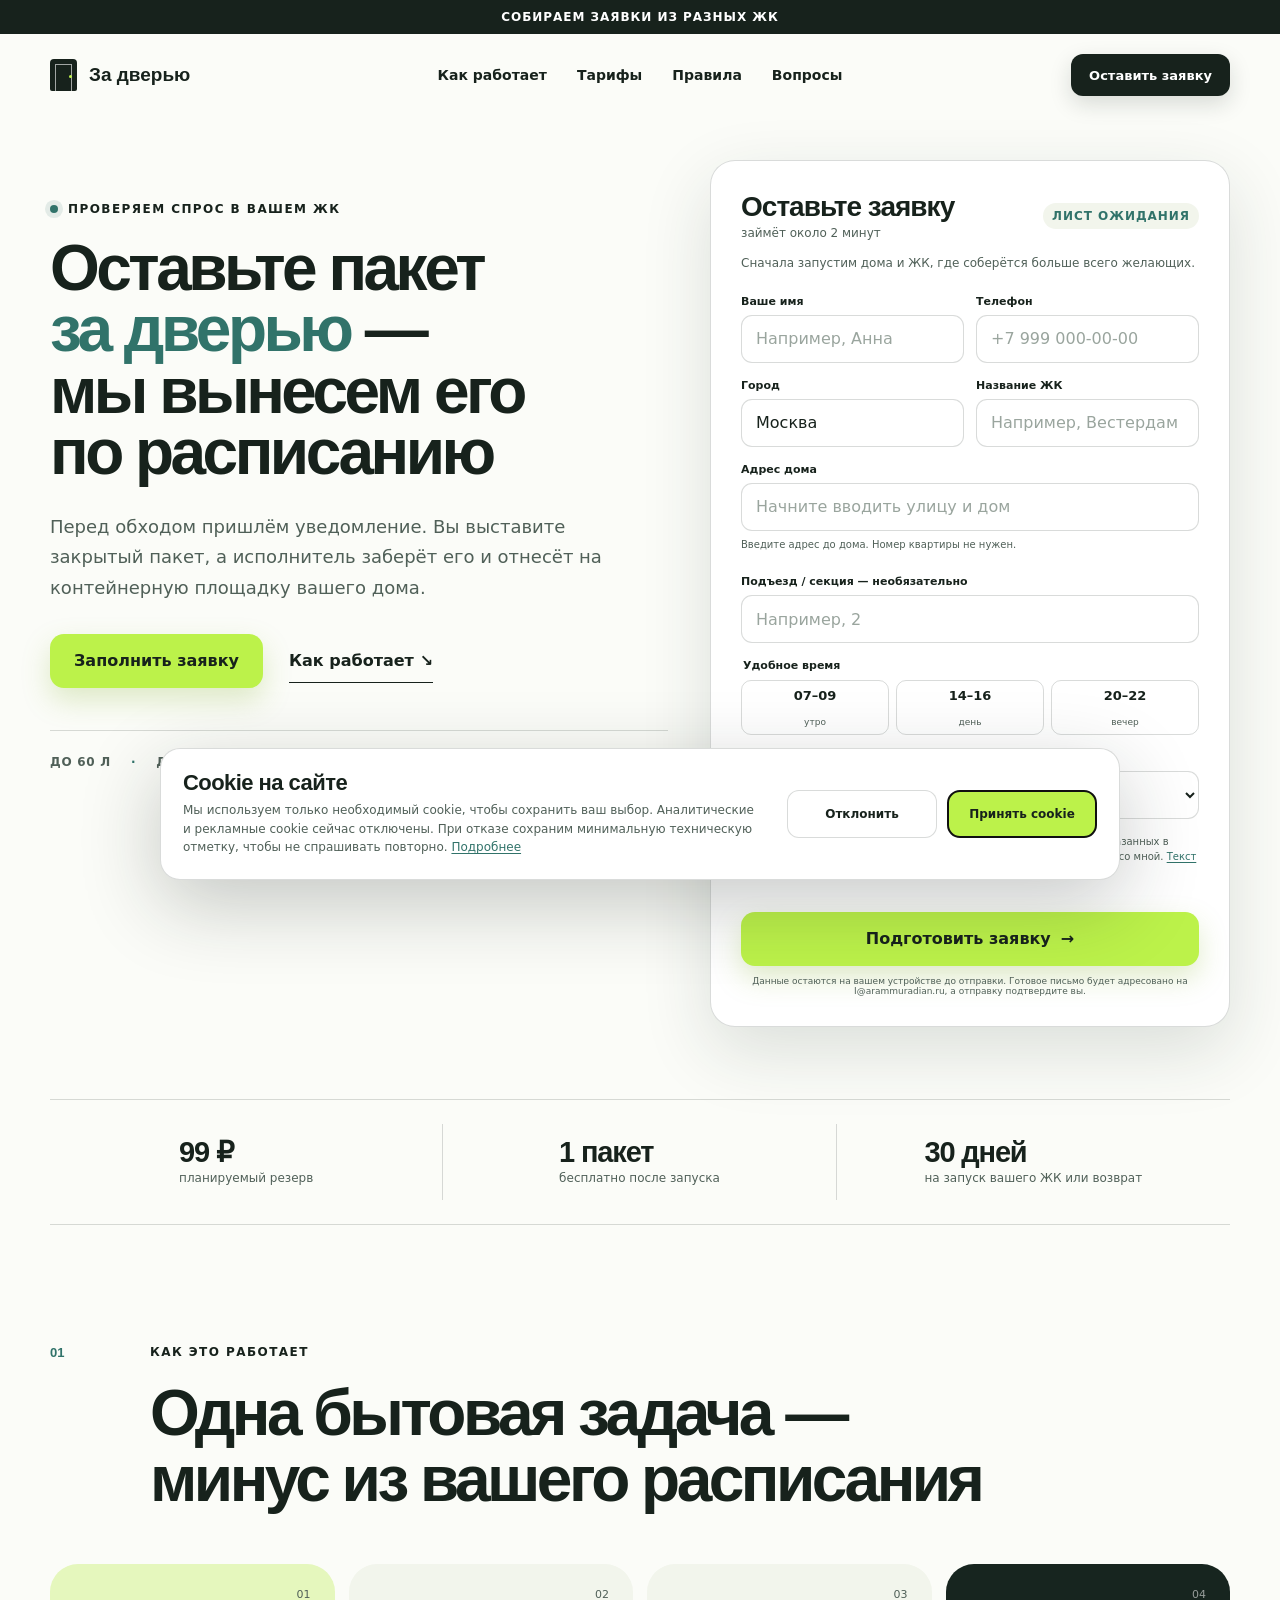
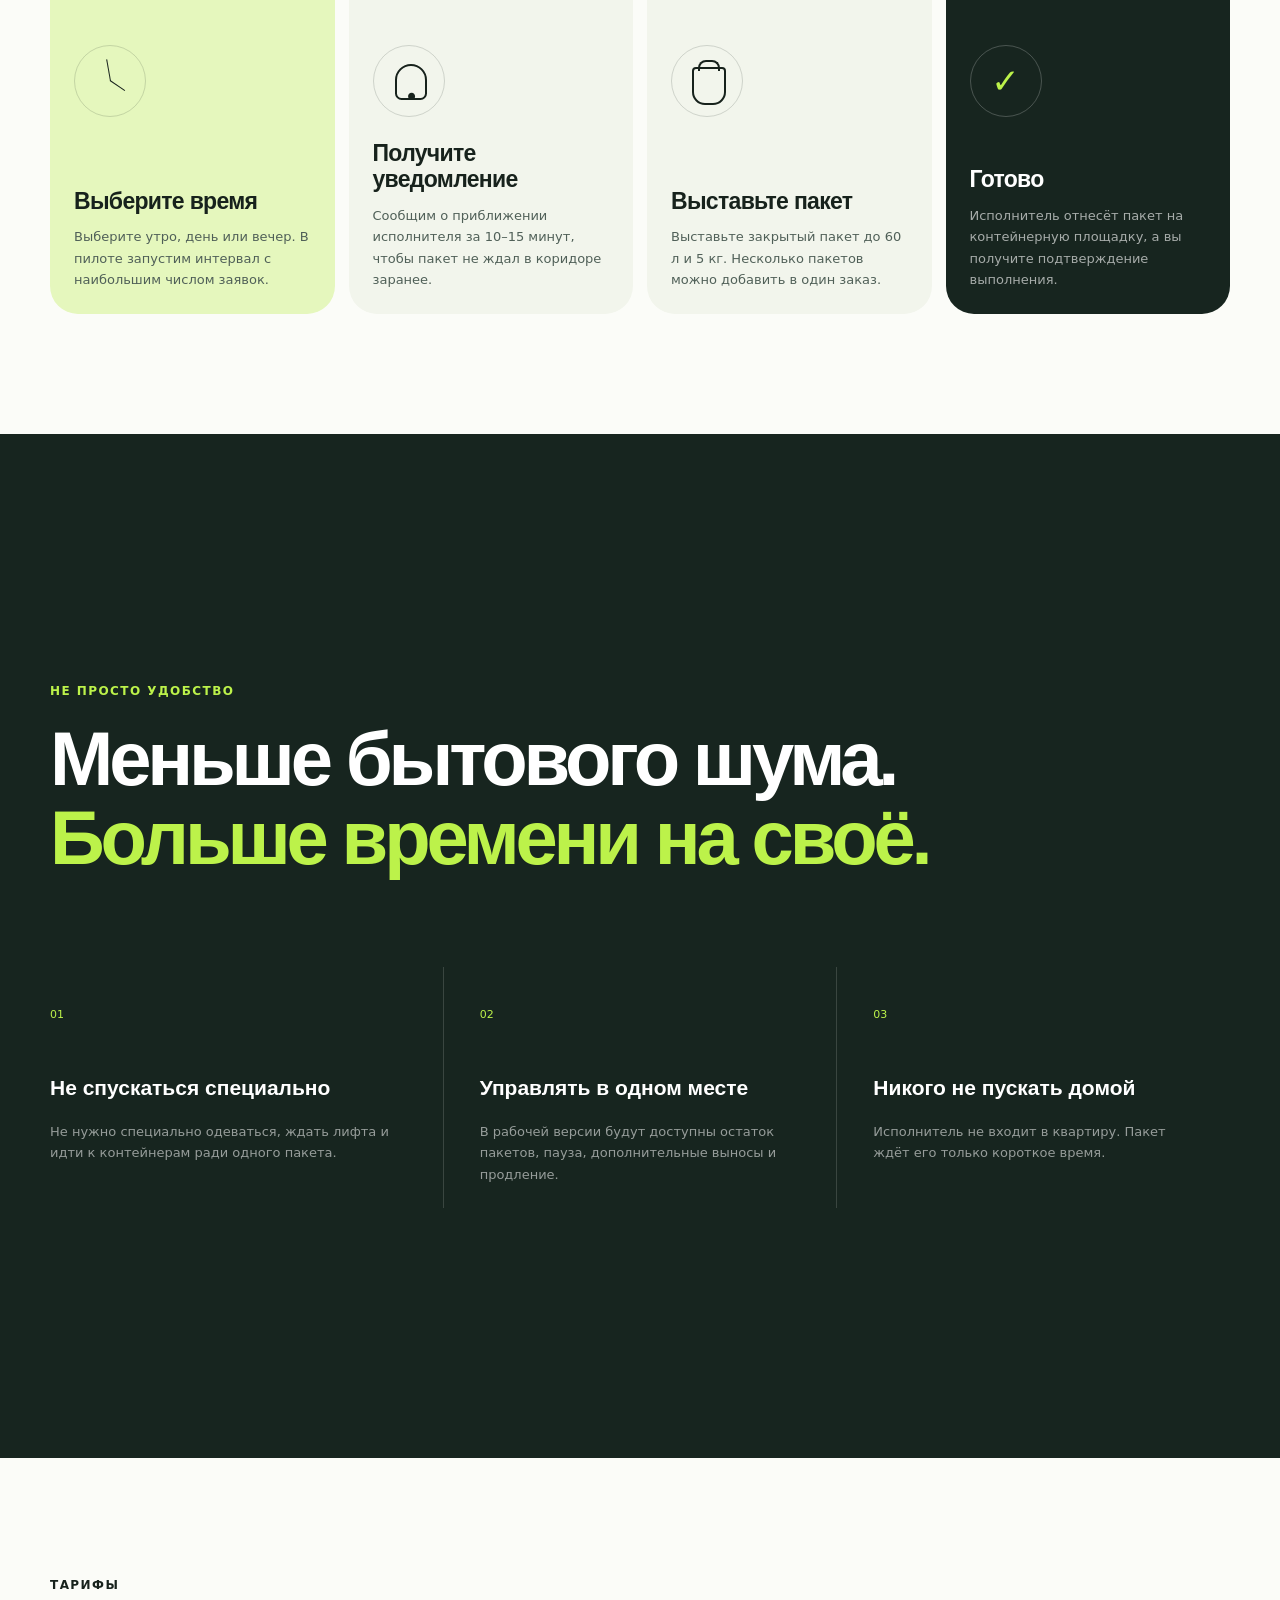
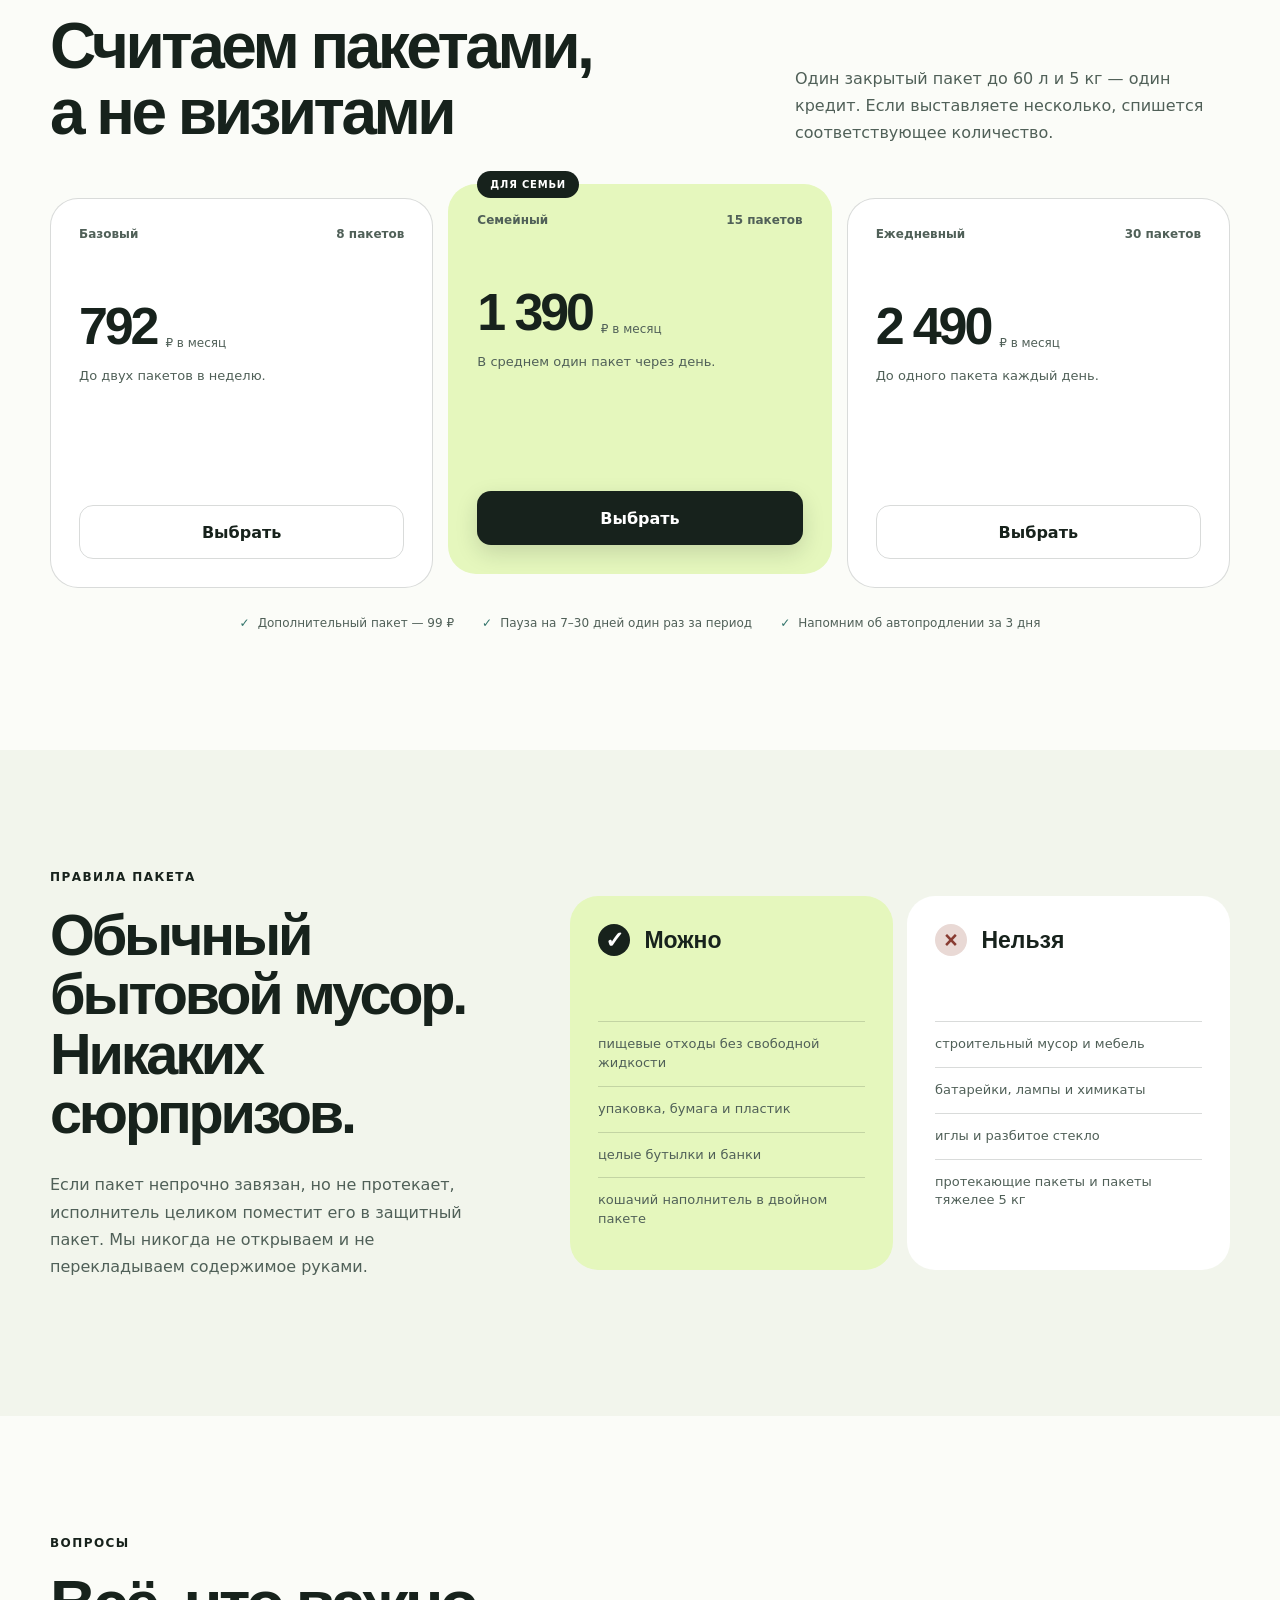
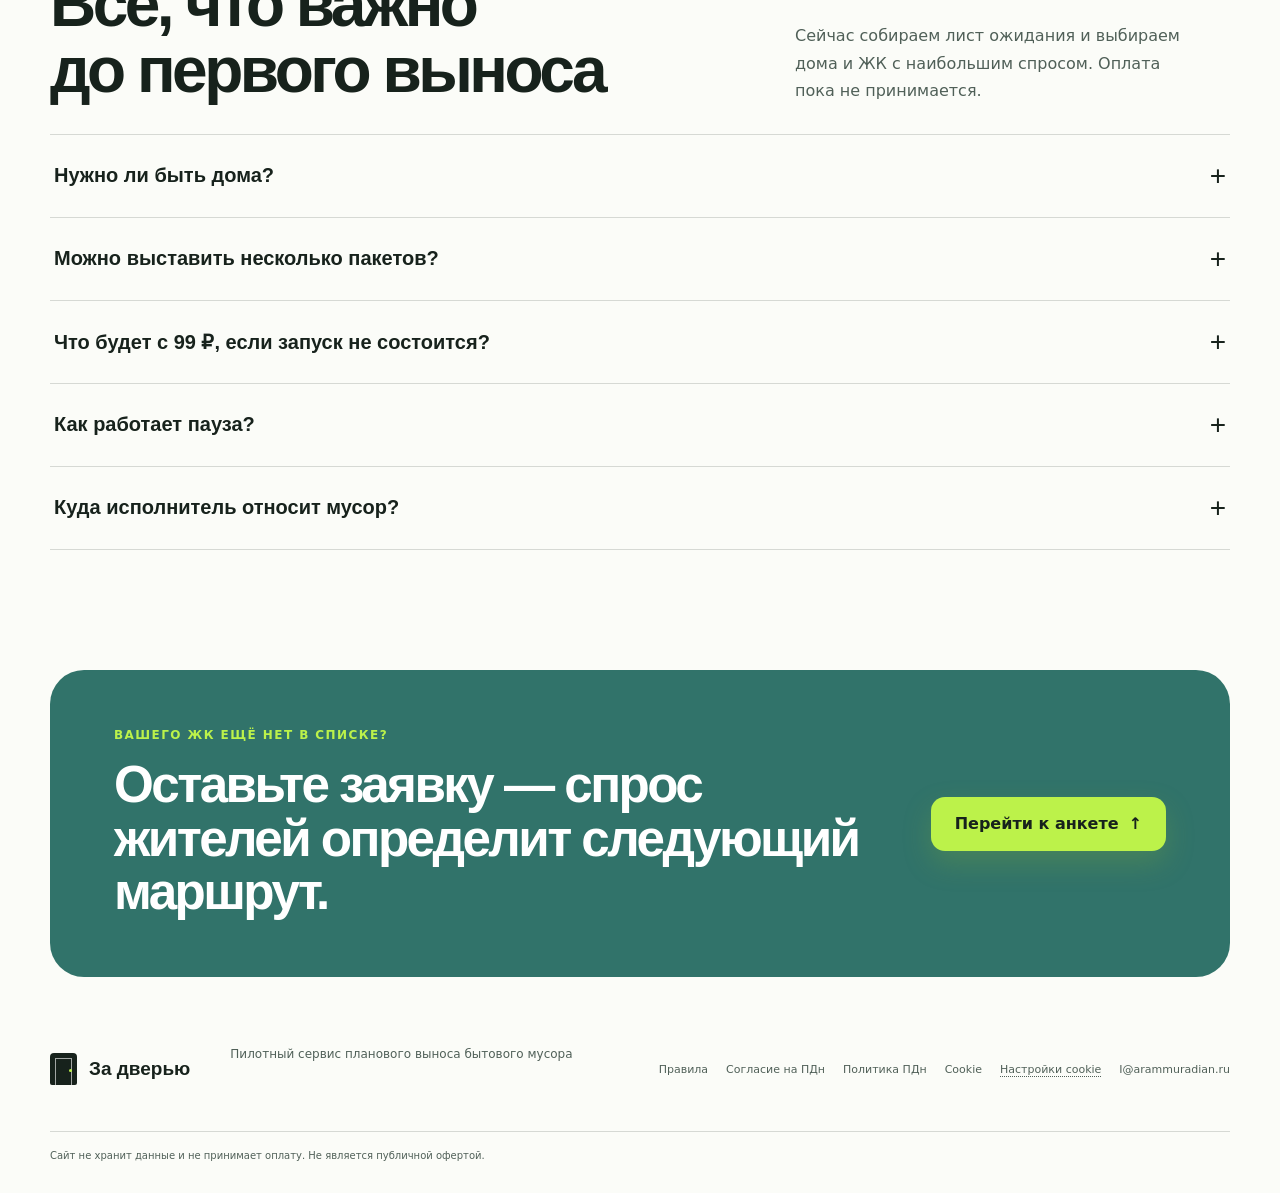
==== index.html @ 6b023bf9 "Set application email" ====
<!doctype html>
<html lang="ru">
  <head>
    <meta charset="UTF-8" />
    <meta name="viewport" content="width=device-width, initial-scale=1.0" />
    <meta name="theme-color" content="#f2f5ec" />
    <meta
      name="description"
      content="За дверью — пилот сервиса планового выноса бытового мусора для жителей многоквартирных домов."
    />
    <title>За дверью — вынос мусора по расписанию</title>
    <link rel="stylesheet" href="styles.css" />
    <script src="cookie-consent.js" defer></script>
  </head>
  <body>
    <div class="prototype-bar">
      <span>Собираем заявки из разных ЖК</span>
    </div>

    <header class="site-header" id="top">
      <a class="brand" href="#top" aria-label="За дверью — на главную">
        <span class="brand__mark" aria-hidden="true"><span></span></span>
        <span>За дверью</span>
      </a>
      <nav class="desktop-nav" aria-label="Основная навигация">
        <a href="#how">Как работает</a>
        <a href="#plans">Тарифы</a>
        <a href="#rules">Правила</a>
        <a href="#faq">Вопросы</a>
      </nav>
      <a class="button button--small button--dark" href="#reserve-form">Оставить заявку</a>
    </header>

    <main>
      <section class="hero section-shell" id="reserve">
        <div class="hero__copy">
          <div class="eyebrow"><span></span> Проверяем спрос в вашем ЖК</div>
          <h1>
            <span>Оставьте пакет</span>
            <span><em>за дверью</em> —</span>
            <span>мы вынесем его</span>
            <span>по расписанию</span>
          </h1>
          <p class="hero__lead">
            Перед обходом пришлём уведомление. Вы выставите закрытый пакет, а исполнитель
            заберёт его и отнесёт на контейнерную площадку вашего дома.
          </p>
          <div class="hero__actions">
            <a class="button button--primary" href="#reserve-form">Заполнить заявку</a>
            <a class="text-link" href="#how">Как работает <span>↘</span></a>
          </div>
          <div class="hero__facts" aria-label="Основные условия">
            <span>до 60 л</span>
            <span>до 5 кг</span>
            <span>исполнитель не входит в квартиру</span>
          </div>
        </div>

        <form class="reserve-form reserve-form--hero" id="reserve-form" novalidate>
          <div class="form-head">
            <div><strong>Оставьте заявку</strong><span>займёт около 2 минут</span></div>
            <span class="demo-pill">лист ожидания</span>
          </div>
          <p class="form-intro">Сначала запустим дома и ЖК, где соберётся больше всего желающих.</p>

          <div class="form-grid">
            <label>
              <span>Ваше имя</span>
              <input type="text" name="name" autocomplete="name" placeholder="Например, Анна" required />
            </label>
            <label>
              <span>Телефон</span>
              <input type="tel" name="phone" autocomplete="tel" placeholder="+7 999 000-00-00" required />
            </label>
          </div>

          <div class="form-grid">
            <label>
              <span>Город</span>
              <input type="text" name="city" autocomplete="address-level2" value="Москва" required />
            </label>
            <label>
              <span>Название ЖК</span>
              <input type="text" name="complex" placeholder="Например, Вестердам" required />
            </label>
          </div>

          <div class="form-field address-field">
            <label for="address-input">Адрес дома</label>
            <div class="address-combobox">
              <input
                id="address-input"
                type="text"
                name="address"
                autocomplete="off"
                aria-autocomplete="list"
                aria-controls="address-suggestions"
                aria-describedby="address-note address-status"
                aria-expanded="false"
                aria-haspopup="listbox"
                placeholder="Начните вводить улицу и дом"
                role="combobox"
                required
              />
              <div class="address-suggestions" id="address-suggestions" role="listbox" hidden></div>
            </div>
            <small class="input-note" id="address-note">Введите адрес до дома. Номер квартиры не нужен.</small>
            <small class="address-status" id="address-status" role="status" aria-live="polite"></small>
          </div>

          <label>
            <span>Подъезд / секция — необязательно</span>
            <input type="text" name="entrance" placeholder="Например, 2" />
          </label>

          <fieldset>
            <legend>Удобное время</legend>
            <div class="slot-options">
              <label><input type="radio" name="slot" value="07:00–09:00" required /><span>07–09<small>утро</small></span></label>
              <label><input type="radio" name="slot" value="14:00–16:00" /><span>14–16<small>день</small></span></label>
              <label><input type="radio" name="slot" value="20:00–22:00" /><span>20–22<small>вечер</small></span></label>
            </div>
          </fieldset>

          <label>
            <span>Предварительный тариф</span>
            <select name="plan" id="plan-select" required>
              <option value="">Выберите тариф</option>
              <option>Базовый — 792 ₽</option>
              <option>Семейный — 1 390 ₽</option>
              <option>Ежедневный — 2 490 ₽</option>
            </select>
          </label>

          <label class="check-row">
            <input
              type="checkbox"
              name="privacy_consent"
              value="personal-data-v1.0-2026-08-10"
              required
            />
            <span>
              Я даю оператору проекта «За дверью» согласие на обработку указанных в анкете
              персональных данных, чтобы принять заявку и связаться со мной.
              <a href="consent.html" target="_blank" rel="noopener">Текст согласия</a> ·
              <a href="privacy.html" target="_blank" rel="noopener">Политика обработки ПДн</a>
            </span>
          </label>

          <p class="form-error" id="form-error" role="alert"></p>
          <button class="button button--primary button--wide" type="submit">Подготовить заявку <span>→</span></button>
          <p class="form-note">Данные остаются на вашем устройстве до отправки. Готовое письмо будет адресовано на I@arammuradian.ru, а отправку подтвердите вы.</p>
        </form>
      </section>

      <section class="trust-strip section-shell" aria-label="Условия раннего доступа">
        <div><strong>99 ₽</strong><span>планируемый резерв</span></div>
        <div><strong>1 пакет</strong><span>бесплатно после запуска</span></div>
        <div><strong>30 дней</strong><span>на запуск вашего ЖК или возврат</span></div>
      </section>

      <section class="section section-shell" id="how">
        <div class="section-heading">
          <span class="section-index">01</span>
          <div>
            <p class="kicker">Как это работает</p>
            <h2>Одна бытовая задача —<br />минус из вашего расписания</h2>
          </div>
        </div>
        <div class="steps-grid">
          <article class="step-card step-card--accent">
            <span class="step-card__number">01</span>
            <div class="step-card__icon icon-clock" aria-hidden="true"></div>
            <h3>Выберите время</h3>
            <p>Выберите утро, день или вечер. В пилоте запустим интервал с наибольшим числом заявок.</p>
          </article>
          <article class="step-card">
            <span class="step-card__number">02</span>
            <div class="step-card__icon icon-bell" aria-hidden="true"></div>
            <h3>Получите уведомление</h3>
            <p>Сообщим о приближении исполнителя за 10–15 минут, чтобы пакет не ждал в коридоре заранее.</p>
          </article>
          <article class="step-card">
            <span class="step-card__number">03</span>
            <div class="step-card__icon icon-bag" aria-hidden="true"></div>
            <h3>Выставьте пакет</h3>
            <p>Выставьте закрытый пакет до 60 л и 5 кг. Несколько пакетов можно добавить в один заказ.</p>
          </article>
          <article class="step-card step-card--dark">
            <span class="step-card__number">04</span>
            <div class="step-card__icon icon-check" aria-hidden="true"></div>
            <h3>Готово</h3>
            <p>Исполнитель отнесёт пакет на контейнерную площадку, а вы получите подтверждение выполнения.</p>
          </article>
        </div>
      </section>

      <section class="section section--dark">
        <div class="section-shell lifestyle">
          <div class="lifestyle__statement">
            <p class="kicker kicker--light">Не просто удобство</p>
            <h2>Меньше бытового шума.<br /><em>Больше времени на своё.</em></h2>
          </div>
          <div class="lifestyle__cards">
            <article>
              <span>01</span>
              <h3>Не спускаться специально</h3>
              <p>Не нужно специально одеваться, ждать лифта и идти к контейнерам ради одного пакета.</p>
            </article>
            <article>
              <span>02</span>
              <h3>Управлять в одном месте</h3>
              <p>В рабочей версии будут доступны остаток пакетов, пауза, дополнительные выносы и продление.</p>
            </article>
            <article>
              <span>03</span>
              <h3>Никого не пускать домой</h3>
              <p>Исполнитель не входит в квартиру. Пакет ждёт его только короткое время.</p>
            </article>
          </div>
        </div>
      </section>

      <section class="section section-shell" id="plans">
        <div class="section-heading section-heading--split">
          <div>
            <p class="kicker">Тарифы</p>
            <h2>Считаем пакетами,<br />а не визитами</h2>
          </div>
          <p class="section-intro">
            Один закрытый пакет до 60 л и 5 кг — один кредит. Если выставляете несколько,
            спишется соответствующее количество.
          </p>
        </div>

        <div class="plans-grid">
          <article class="plan-card">
            <div class="plan-card__top"><span>Базовый</span><span>8 пакетов</span></div>
            <div class="plan-card__price"><strong>792</strong><span>₽ в месяц</span></div>
            <p>До двух пакетов в неделю.</p>
            <button class="button button--outline select-plan" data-plan="Базовый — 792 ₽">Выбрать</button>
          </article>

          <article class="plan-card plan-card--featured">
            <div class="plan-card__tag">Для семьи</div>
            <div class="plan-card__top"><span>Семейный</span><span>15 пакетов</span></div>
            <div class="plan-card__price"><strong>1 390</strong><span>₽ в месяц</span></div>
            <p>В среднем один пакет через день.</p>
            <button class="button button--dark select-plan" data-plan="Семейный — 1 390 ₽">Выбрать</button>
          </article>

          <article class="plan-card">
            <div class="plan-card__top"><span>Ежедневный</span><span>30 пакетов</span></div>
            <div class="plan-card__price"><strong>2 490</strong><span>₽ в месяц</span></div>
            <p>До одного пакета каждый день.</p>
            <button class="button button--outline select-plan" data-plan="Ежедневный — 2 490 ₽">Выбрать</button>
          </article>
        </div>

        <div class="plans-note">
          <span>Дополнительный пакет — 99 ₽</span>
          <span>Пауза на 7–30 дней один раз за период</span>
          <span>Напомним об автопродлении за 3 дня</span>
        </div>
      </section>

      <section class="section section--soft" id="rules">
        <div class="section-shell rules-layout">
          <div class="rules-copy">
            <p class="kicker">Правила пакета</p>
            <h2>Обычный бытовой мусор.<br />Никаких сюрпризов.</h2>
            <p>
              Если пакет непрочно завязан, но не протекает, исполнитель целиком поместит его
              в защитный пакет. Мы никогда не открываем и не перекладываем содержимое руками.
            </p>
          </div>
          <div class="rules-columns">
            <article class="rule-card rule-card--yes">
              <h3><span>✓</span> Можно</h3>
              <ul>
                <li>пищевые отходы без свободной жидкости</li>
                <li>упаковка, бумага и пластик</li>
                <li>целые бутылки и банки</li>
                <li>кошачий наполнитель в двойном пакете</li>
              </ul>
            </article>
            <article class="rule-card rule-card--no">
              <h3><span>×</span> Нельзя</h3>
              <ul>
                <li>строительный мусор и мебель</li>
                <li>батарейки, лампы и химикаты</li>
                <li>иглы и разбитое стекло</li>
                <li>протекающие пакеты и пакеты тяжелее 5 кг</li>
              </ul>
            </article>
          </div>
        </div>
      </section>

      <section class="section section-shell" id="faq">
        <div class="section-heading section-heading--split faq-heading">
          <div>
            <p class="kicker">Вопросы</p>
            <h2>Всё, что важно<br />до первого выноса</h2>
          </div>
          <p class="section-intro">Сейчас собираем лист ожидания и выбираем дома и ЖК с наибольшим спросом. Оплата пока не принимается.</p>
        </div>
        <div class="faq-list">
          <details>
            <summary>Нужно ли быть дома?<span>+</span></summary>
            <p>Не обязательно, если правила дома разрешают кратковременно выставить пакет у двери. Мы предупредим за 10–15 минут. При необходимости его можно передать лично.</p>
          </details>
          <details>
            <summary>Можно выставить несколько пакетов?<span>+</span></summary>
            <p>Да. Укажите количество до обхода. Каждый пакет до 60 л и 5 кг списывает один кредит.</p>
          </details>
          <details>
            <summary>Что будет с 99 ₽, если запуск не состоится?<span>+</span></summary>
            <p>Если маршрут в вашем доме или ЖК не запустится в течение 30 дней, резерв будет возвращён.</p>
          </details>
          <details>
            <summary>Как работает пауза?<span>+</span></summary>
            <p>Один раз за период подписку можно будет приостановить на 7–30 дней. Срок действия пакетов и дата следующего списания сдвинутся на срок паузы.</p>
          </details>
          <details>
            <summary>Куда исполнитель относит мусор?<span>+</span></summary>
            <p>На контейнерную площадку вашего дома — после согласования правил с управляющей компанией. Мы не планируем складировать пакеты или перевозить их в другие районы.</p>
          </details>
        </div>
      </section>

      <section class="bottom-cta section-shell">
        <div>
          <p class="kicker kicker--light">Вашего ЖК ещё нет в списке?</p>
          <h2>Оставьте заявку — спрос жителей определит следующий маршрут.</h2>
        </div>
        <a class="button button--primary" href="#reserve-form">Перейти к анкете <span>↑</span></a>
      </section>
    </main>

    <footer class="site-footer section-shell">
      <a class="brand brand--footer" href="#top"><span class="brand__mark" aria-hidden="true"><span></span></span><span>За дверью</span></a>
      <p>Пилотный сервис планового выноса бытового мусора</p>
      <div class="footer-links">
        <a href="#rules">Правила</a>
        <a href="consent.html">Согласие на ПДн</a>
        <a href="privacy.html">Политика ПДн</a>
        <a href="cookies.html">Cookie</a>
        <button class="cookie-settings-link" type="button" data-cookie-settings>Настройки cookie</button>
        <a href="mailto:I@arammuradian.ru">I@arammuradian.ru</a>
      </div>
      <small>Сайт не хранит данные и не принимает оплату. Не является публичной офертой.</small>
    </footer>

    <dialog class="demo-dialog" id="demo-dialog">
      <button class="dialog-close" type="button" aria-label="Закрыть">×</button>
      <div class="dialog-icon" aria-hidden="true">↗</div>
      <p class="kicker" id="dialog-kicker">Заявка готова</p>
      <h2 id="dialog-title">Отправьте заявку по почте</h2>
      <p id="dialog-summary"></p>
      <p class="dialog-note" id="dialog-note">Откроется почтовое приложение с получателем I@arammuradian.ru и готовым текстом. Проверьте письмо и подтвердите отправку.</p>
      <p class="share-status" id="share-status" role="status" aria-live="polite"></p>
      <a class="button button--dark button--wide" id="share-application" href="#">Отправить по почте</a>
      <button class="button button--outline button--wide dialog-copy" id="copy-application" type="button">Скопировать заявку</button>
      <button class="dialog-done" type="button">Закрыть</button>
    </dialog>

    <script src="script.js"></script>
  </body>
</html>
---- styles.css ----
:root {
  --ink: #17221c;
  --ink-soft: #506058;
  --cream: #f2f5ec;
  --paper: #fbfcf8;
  --mint: #bcf24a;
  --mint-soft: #e5f7bd;
  --teal: #31736a;
  --line: rgba(23, 34, 28, 0.16);
  --dark: #17251f;
  --white: #ffffff;
  --shadow: 0 24px 70px rgba(31, 49, 40, 0.13);
  --radius: 28px;
  --shell: min(1180px, calc(100vw - 40px));
}

* { box-sizing: border-box; }
html { scroll-behavior: smooth; }
body {
  margin: 0;
  overflow-x: clip;
  color: var(--ink);
  background: var(--paper);
  font-family: "Manrope", system-ui, sans-serif;
  -webkit-font-smoothing: antialiased;
}
a { color: inherit; text-decoration: none; }
button, input, select { font: inherit; }
button { color: inherit; }
.section-shell { width: var(--shell); margin-inline: auto; }

.prototype-bar {
  min-height: 34px;
  padding: 7px 20px;
  display: flex;
  align-items: center;
  justify-content: center;
  gap: 16px;
  background: var(--ink);
  color: var(--white);
  font-size: 12px;
  font-weight: 700;
  letter-spacing: .08em;
  text-transform: uppercase;
}
.prototype-bar__note { color: var(--mint); }

.site-header {
  width: var(--shell);
  min-height: 82px;
  margin-inline: auto;
  display: grid;
  grid-template-columns: 1fr auto 1fr;
  align-items: center;
  gap: 32px;
}
.brand { min-height: 44px; display: inline-flex; align-items: center; gap: 12px; font-family: "Onest", sans-serif; font-weight: 700; font-size: 19px; }
.brand__mark { width: 27px; height: 32px; border-radius: 4px 4px 2px 2px; background: var(--ink); position: relative; display: inline-block; }
.brand__mark::before { content: ""; position: absolute; inset: 5px 5px 0; border: 1px solid rgba(255,255,255,.6); border-bottom: 0; }
.brand__mark span { position: absolute; right: 5px; top: 16px; width: 3px; height: 3px; border-radius: 50%; background: var(--mint); }
.desktop-nav { display: flex; gap: 30px; font-size: 14px; font-weight: 600; }
.desktop-nav a { transition: opacity .2s; }
.desktop-nav a:hover { opacity: .55; }
.site-header > .button { justify-self: end; }

.button {
  min-height: 54px;
  padding: 0 24px;
  border: 0;
  border-radius: 14px;
  display: inline-flex;
  align-items: center;
  justify-content: center;
  gap: 10px;
  font-weight: 800;
  cursor: pointer;
  transition: transform .2s, box-shadow .2s, background .2s;
}
.button:hover { transform: translateY(-2px); }
.button:focus-visible, a:focus-visible, summary:focus-visible, input:focus-visible, select:focus-visible { outline: 3px solid rgba(49,115,106,.35); outline-offset: 3px; }
.button--small { min-height: 42px; padding-inline: 18px; border-radius: 12px; font-size: 13px; }
.button--dark { background: var(--ink); color: white; box-shadow: 0 8px 22px rgba(23,34,28,.15); }
.button--primary { background: var(--mint); color: var(--ink); box-shadow: 0 12px 28px rgba(136,179,47,.25); }
.button--outline { width: 100%; background: transparent; border: 1px solid var(--line); }
.button--wide { width: 100%; }

.hero {
  padding: 44px 0 72px;
  display: grid;
  grid-template-columns: minmax(0, 1fr) minmax(440px, 520px);
  align-items: start;
  gap: 42px;
}
.hero__copy { padding-top: 42px; }
.eyebrow, .kicker { margin: 0 0 22px; text-transform: uppercase; font-size: 12px; letter-spacing: .12em; font-weight: 800; }
.eyebrow { display: flex; align-items: center; gap: 10px; }
.eyebrow span { width: 8px; height: 8px; border-radius: 50%; background: var(--teal); box-shadow: 0 0 0 5px rgba(49,115,106,.12); }
h1, h2, h3, p { margin-top: 0; }
h1, h2 { font-family: "Onest", sans-serif; letter-spacing: -.055em; }
h1 { margin-bottom: 28px; font-size: clamp(50px, 5vw, 72px); line-height: .96; font-weight: 600; }
h1 > span { display: block; }
h1 em, h2 em { font-style: normal; color: var(--teal); }
.hero__lead { max-width: 590px; margin-bottom: 30px; color: var(--ink-soft); font-size: 18px; line-height: 1.7; }
.hero__actions { display: flex; align-items: center; gap: 26px; }
.text-link { min-height: 44px; display: inline-flex; align-items: center; font-weight: 800; border-bottom: 1px solid var(--ink); }
.text-link span { margin-left: 6px; }
.hero__facts { margin-top: 42px; padding-top: 24px; display: flex; gap: 20px; flex-wrap: wrap; border-top: 1px solid var(--line); color: var(--ink-soft); font-size: 12px; font-weight: 700; text-transform: uppercase; letter-spacing: .06em; }
.hero__facts span:not(:last-child)::after { content: "·"; margin-left: 20px; color: var(--teal); }

.trust-strip { min-height: 126px; padding: 24px 0; display: grid; grid-template-columns: repeat(3, 1fr); border-top: 1px solid var(--line); border-bottom: 1px solid var(--line); }
.trust-strip > div { padding-inline: 48px; display: grid; place-content: center; gap: 4px; }
.trust-strip > div:not(:last-child) { border-right: 1px solid var(--line); }
.trust-strip strong { font: 600 29px/1 "Onest", sans-serif; letter-spacing: -.04em; }
.trust-strip span { color: var(--ink-soft); font-size: 12px; }

.section { padding: 120px 0; }
.section-heading { margin-bottom: 52px; display: grid; grid-template-columns: 80px 1fr; gap: 20px; }
.section-heading--split { grid-template-columns: 1.25fr .75fr; align-items: end; }
.section-index { font: 600 13px "Onest", sans-serif; color: var(--teal); }
.section h2 { margin-bottom: 0; font-size: clamp(42px, 5vw, 66px); line-height: 1.03; font-weight: 600; }
.section-intro { max-width: 410px; margin: 0; color: var(--ink-soft); line-height: 1.7; }
.steps-grid { display: grid; grid-template-columns: repeat(4, 1fr); gap: 14px; }
.step-card { min-height: 350px; padding: 24px; display: flex; flex-direction: column; border-radius: var(--radius); background: var(--cream); }
.step-card--accent { background: var(--mint-soft); }
.step-card--dark { background: var(--dark); color: white; }
.step-card__number { align-self: flex-end; font-size: 11px; color: var(--ink-soft); }
.step-card--dark .step-card__number { color: rgba(255,255,255,.55); }
.step-card__icon { width: 72px; height: 72px; margin: 44px 0 auto; position: relative; border-radius: 50%; border: 1px solid var(--line); }
.icon-clock::before { content: ""; position: absolute; width: 1px; height: 22px; left: 35px; top: 13px; background: var(--ink); transform-origin: bottom; transform: rotate(-10deg); }
.icon-clock::after { content: ""; position: absolute; width: 18px; height: 1px; left: 35px; top: 34px; background: var(--ink); transform: rotate(34deg); transform-origin: left; }
.icon-bell::before { content: ""; position: absolute; width: 28px; height: 32px; left: 21px; top: 18px; border: 2px solid var(--ink); border-radius: 17px 17px 7px 7px; }
.icon-bell::after { content: "•"; position: absolute; left: 31px; bottom: 4px; font-size: 24px; }
.icon-bag::before { content: ""; position: absolute; width: 30px; height: 34px; left: 20px; top: 21px; border: 2px solid var(--ink); border-radius: 4px 4px 13px 13px; }
.icon-bag::after { content: ""; position: absolute; width: 18px; height: 9px; left: 26px; top: 14px; border: 2px solid var(--ink); border-bottom: 0; border-radius: 8px 8px 0 0; }
.icon-check { border-color: rgba(255,255,255,.22); }
.icon-check::before { content: "✓"; position: absolute; inset: 0; display: grid; place-items: center; color: var(--mint); font-size: 34px; }
.step-card h3 { margin-bottom: 12px; font: 600 23px/1.15 "Onest", sans-serif; letter-spacing: -.03em; }
.step-card p { margin-bottom: 0; color: var(--ink-soft); font-size: 13px; line-height: 1.65; }
.step-card--dark p { color: rgba(255,255,255,.62); }

.section--dark { background: var(--dark); color: white; }
.kicker--light { color: var(--mint); }
.lifestyle { padding: 130px 0; }
.lifestyle__statement { margin-bottom: 90px; }
.lifestyle__statement h2 { font-size: clamp(46px, 6vw, 76px); }
.lifestyle__statement h2 em { color: var(--mint); }
.lifestyle__cards { display: grid; grid-template-columns: repeat(3, 1fr); gap: 1px; background: rgba(255,255,255,.15); }
.lifestyle__cards article { padding: 36px 36px 10px 0; min-height: 215px; background: var(--dark); }
.lifestyle__cards article:not(:first-child) { padding-left: 36px; }
.lifestyle__cards span { color: var(--mint); font-size: 11px; }
.lifestyle__cards h3 { margin-top: 54px; font: 600 21px "Onest", sans-serif; }
.lifestyle__cards p { color: rgba(255,255,255,.55); font-size: 13px; line-height: 1.65; }

.plans-grid { display: grid; grid-template-columns: repeat(3, 1fr); gap: 15px; }
.plan-card { min-height: 390px; padding: 28px; position: relative; display: flex; flex-direction: column; border: 1px solid var(--line); border-radius: var(--radius); background: white; }
.plan-card--featured { background: var(--mint-soft); border-color: transparent; transform: translateY(-14px); }
.plan-card__tag { position: absolute; top: -14px; left: 28px; padding: 8px 13px; border-radius: 100px; background: var(--ink); color: white; font-size: 10px; font-weight: 800; text-transform: uppercase; letter-spacing: .08em; }
.plan-card__top { display: flex; justify-content: space-between; color: var(--ink-soft); font-size: 12px; font-weight: 700; }
.plan-card__price { margin: 62px 0 16px; display: flex; align-items: flex-end; gap: 9px; }
.plan-card__price strong { font: 600 52px/.9 "Onest", sans-serif; letter-spacing: -.06em; }
.plan-card__price span { color: var(--ink-soft); font-size: 12px; }
.plan-card p { color: var(--ink-soft); font-size: 13px; line-height: 1.6; }
.plan-card .button { margin-top: auto; }
.plans-note { margin-top: 28px; display: flex; flex-wrap: wrap; justify-content: center; gap: 12px 28px; color: var(--ink-soft); font-size: 12px; }
.plans-note span::before { content: "✓"; margin-right: 8px; color: var(--teal); }

.section--soft { background: var(--cream); }
.rules-layout { display: grid; grid-template-columns: .8fr 1.2fr; gap: 80px; align-items: center; }
.rules-copy h2 { margin-bottom: 28px; font-size: clamp(42px, 4.5vw, 62px); }
.rules-copy > p:last-child { color: var(--ink-soft); line-height: 1.7; }
.rules-columns { display: grid; grid-template-columns: repeat(2, 1fr); gap: 14px; }
.rule-card { min-height: 370px; padding: 28px; border-radius: var(--radius); background: white; }
.rule-card--yes { background: var(--mint-soft); }
.rule-card h3 { margin-bottom: 65px; font: 600 23px "Onest", sans-serif; }
.rule-card h3 span { width: 32px; height: 32px; margin-right: 8px; display: inline-grid; place-items: center; border-radius: 50%; background: var(--ink); color: white; }
.rule-card--no h3 span { background: #e9d9d5; color: #883c32; }
.rule-card ul { margin: 0; padding: 0; list-style: none; }
.rule-card li { padding: 13px 0; border-top: 1px solid var(--line); color: var(--ink-soft); font-size: 13px; line-height: 1.45; }

.faq-heading { margin-bottom: 30px; }
.faq-list { border-top: 1px solid var(--line); }
.faq-list details { border-bottom: 1px solid var(--line); }
.faq-list summary { padding: 25px 4px; display: flex; justify-content: space-between; align-items: center; cursor: pointer; font: 600 20px "Onest", sans-serif; list-style: none; }
.faq-list summary::-webkit-details-marker { display: none; }
.faq-list summary span { font: 400 28px "Manrope", sans-serif; transition: transform .2s; }
.faq-list details[open] summary span { transform: rotate(45deg); }
.faq-list details p { max-width: 740px; padding: 0 4px 24px; color: var(--ink-soft); line-height: 1.7; }

.reserve-form { padding: 30px; border-radius: 25px; background: white; color: var(--ink); box-shadow: 0 28px 70px rgba(14,47,42,.3); }
.reserve-form--hero { border: 1px solid var(--line); box-shadow: 0 24px 70px rgba(31,49,40,.14); }
.form-head { margin-bottom: 24px; display: flex; align-items: center; justify-content: space-between; }
.form-head > div { display: grid; gap: 3px; }
.form-head span { color: var(--ink-soft); font-size: 12px; }
.form-head strong { font: 600 28px "Onest", sans-serif; letter-spacing: -.035em; }
.form-intro { margin: -10px 0 22px; color: var(--ink-soft); font-size: 12px; line-height: 1.55; }
.demo-pill { padding: 6px 9px; border-radius: 99px; background: var(--cream); color: var(--teal) !important; font-weight: 800; text-transform: uppercase; letter-spacing: .08em; }
.reserve-form > label, .reserve-form > .form-field, .form-grid label { margin-bottom: 16px; display: grid; gap: 7px; }
.reserve-form label > span, .form-field > label, legend { font-size: 11px; font-weight: 800; }
.input-note { color: var(--ink-soft); font-size: 10px; line-height: 1.45; }
input, select { width: 100%; height: 48px; padding: 0 14px; border: 1px solid var(--line); border-radius: 11px; background: white; color: var(--ink); }
input::placeholder { color: #9aa59e; }
.form-grid { display: grid; grid-template-columns: 1fr 1fr; gap: 12px; }
.address-combobox { position: relative; }
.address-suggestions {
  width: 100%;
  max-height: 270px;
  padding: 6px;
  position: absolute;
  z-index: 20;
  top: calc(100% + 6px);
  left: 0;
  overflow-y: auto;
  border: 1px solid var(--line);
  border-radius: 13px;
  background: white;
  box-shadow: 0 18px 44px rgba(23,34,28,.2);
}
.address-suggestion {
  width: 100%;
  min-height: 46px;
  padding: 10px 11px;
  border: 0;
  border-radius: 8px;
  display: block;
  background: transparent;
  color: var(--ink);
  cursor: pointer;
  text-align: left;
  font-size: 12px;
  line-height: 1.45;
}
.address-suggestion:hover, .address-suggestion.is-active { background: var(--cream); }
.address-suggestion strong { display: block; font-weight: 700; }
.address-suggestion small { display: block; margin-top: 2px; color: var(--ink-soft); font-size: 9px; }
.address-status { min-height: 0; color: var(--ink-soft); font-size: 9px; line-height: 1.4; }
.address-status:not(:empty) { min-height: 13px; }
fieldset { margin: 0 0 16px; padding: 0; border: 0; }
legend { margin-bottom: 8px; }
.slot-options { display: grid; grid-template-columns: repeat(3, 1fr); gap: 7px; }
.slot-options label { cursor: pointer; }
.slot-options input {
  width: 1px;
  height: 1px;
  margin: -1px;
  padding: 0;
  position: absolute;
  overflow: hidden;
  clip-path: inset(50%);
  opacity: 0;
  pointer-events: none;
}
.slot-options label > span { min-height: 55px; display: grid; place-items: center; gap: 1px; border: 1px solid var(--line); border-radius: 10px; font-size: 13px; }
.slot-options small { color: var(--ink-soft); font-size: 9px; font-weight: 500; }
.slot-options input:checked + span { border-color: var(--teal); background: #eaf5ee; color: var(--teal); }
.slot-options input:focus-visible + span { outline: 3px solid rgba(49,115,106,.35); outline-offset: 3px; }
.check-row { margin: 4px 0 18px !important; display: grid !important; grid-template-columns: 18px 1fr; align-items: start; gap: 9px !important; }
.check-row input { width: 17px; height: 17px; margin: 0; accent-color: var(--teal); }
.check-row span { color: var(--ink-soft); font-size: 10px !important; line-height: 1.45; font-weight: 500 !important; }
.check-row a { color: var(--teal); text-decoration: underline; text-underline-offset: 2px; }
.check-row a:hover { text-decoration-thickness: 2px; }
.form-error { min-height: 18px; margin: -8px 0 5px; color: #9d2f28; font-size: 10px; }
.form-note { margin: 10px 0 0; color: var(--ink-soft); text-align: center; font-size: 9px; }

.bottom-cta { margin-bottom: 30px; padding: 58px 64px; display: grid; grid-template-columns: 1fr auto; align-items: center; gap: 48px; border-radius: 34px; background: var(--teal); color: white; }
.bottom-cta .kicker { margin-bottom: 16px; }
.bottom-cta h2 { max-width: 780px; margin: 0; font: 600 clamp(34px, 4vw, 52px)/1.05 "Onest", sans-serif; letter-spacing: -.05em; }
.bottom-cta .button { min-width: 205px; }

.site-footer { min-height: 180px; padding: 40px 0 32px; display: grid; grid-template-columns: auto 1fr auto; align-items: start; gap: 40px; color: var(--ink-soft); }
.brand--footer { color: var(--ink); }
.site-footer p { font-size: 12px; }
.footer-links { display: flex; gap: 12px 18px; font-size: 11px; }
.footer-links a, .footer-links .cookie-settings-link { min-height: 44px; display: inline-flex; align-items: center; }
.site-footer small { grid-column: 1 / -1; padding-top: 18px; border-top: 1px solid var(--line); font-size: 10px; }
.cookie-settings-link { padding: 0; border: 0; background: transparent; color: inherit; cursor: pointer; font: inherit; text-decoration: underline; text-decoration-style: dotted; text-underline-offset: 3px; }
.cookie-settings-link:hover { color: var(--teal); }

.legal-page { background: var(--cream); }
.legal-header { width: min(900px, calc(100vw - 40px)); min-height: 82px; margin-inline: auto; display: flex; align-items: center; justify-content: space-between; gap: 24px; }
.legal-header__back { min-height: 44px; display: inline-flex; align-items: center; color: var(--teal); font-size: 13px; font-weight: 800; }
.legal-document { width: min(900px, calc(100vw - 40px)); margin: 28px auto 70px; padding: clamp(28px, 5vw, 64px); border: 1px solid var(--line); border-radius: 28px; background: white; box-shadow: var(--shadow); }
.legal-document h1 { max-width: 760px; margin: 0 0 16px; font: 600 clamp(34px, 6vw, 58px)/1.02 "Onest", sans-serif; letter-spacing: -.05em; }
.legal-document h2 { margin: 42px 0 14px; font: 600 clamp(24px, 4vw, 32px)/1.08 "Onest", sans-serif; letter-spacing: -.035em; }
.legal-document h3 { margin: 28px 0 10px; font: 600 20px/1.2 "Onest", sans-serif; }
.legal-document p, .legal-document li { color: var(--ink-soft); line-height: 1.72; }
.legal-document li + li { margin-top: 7px; }
.legal-document a { color: var(--teal); text-decoration: underline; text-underline-offset: 3px; }
.legal-meta { margin-bottom: 28px; color: var(--ink-soft); font-size: 13px; }
.legal-warning { margin: 26px 0; padding: 18px 20px; border: 1px solid #c99736; border-radius: 14px; background: #fff6db; color: #5a4315 !important; font-weight: 700; }
.legal-placeholder { padding: 2px 6px; border-radius: 5px; background: #fff0ef; color: #9d2f28; font-weight: 800; }
.legal-summary { margin: 26px 0; padding: 22px; border-left: 4px solid var(--mint); border-radius: 0 12px 12px 0; background: var(--cream); }
.legal-document table { width: 100%; border-collapse: collapse; margin: 18px 0 28px; font-size: 14px; }
.legal-document th, .legal-document td { padding: 12px; border: 1px solid var(--line); vertical-align: top; text-align: left; line-height: 1.55; }
.legal-document th { background: var(--cream); }
.legal-footer { margin-top: 46px; padding-top: 22px; border-top: 1px solid var(--line); color: var(--ink-soft); font-size: 12px; }

.cookie-banner {
  width: min(960px, calc(100vw - 40px));
  margin-inline: auto;
  padding: 22px;
  position: fixed;
  z-index: 1000;
  right: 0;
  bottom: 20px;
  left: 0;
  display: grid;
  grid-template-columns: minmax(0, 1fr) auto;
  align-items: center;
  gap: 24px;
  border: 1px solid var(--line);
  border-radius: 20px;
  background: var(--white);
  box-shadow: 0 24px 80px rgba(23,34,28,.24);
}
.cookie-banner[hidden] { display: none; }
.cookie-banner__title { margin: 0 0 6px; font: 600 22px/1.1 "Onest", sans-serif; letter-spacing: -.025em; }
.cookie-banner__text { max-width: 650px; margin: 0; color: var(--ink-soft); font-size: 12px; line-height: 1.55; }
.cookie-banner__text a { color: var(--teal); text-decoration: underline; text-underline-offset: 2px; }
.cookie-banner__actions { display: grid; grid-template-columns: repeat(2, minmax(150px, 1fr)); gap: 10px; }
.cookie-choice { min-height: 48px; padding: 0 18px; border: 1px solid var(--line); border-radius: 12px; cursor: pointer; font-size: 12px; font-weight: 800; }
.cookie-choice--decline { background: var(--white); color: var(--ink); }
.cookie-choice--accept { border-color: var(--mint); background: var(--mint); color: var(--ink); }
.cookie-choice:hover { transform: translateY(-1px); }

.demo-dialog { width: min(480px, calc(100vw - 30px)); padding: 38px; border: 0; border-radius: 28px; color: var(--ink); box-shadow: 0 30px 100px rgba(23,34,28,.35); }
.demo-dialog::backdrop { background: rgba(15,26,20,.68); backdrop-filter: blur(8px); }
.dialog-close { width: 34px; height: 34px; position: absolute; top: 16px; right: 16px; border: 0; border-radius: 50%; background: var(--cream); cursor: pointer; font-size: 22px; }
.dialog-icon { width: 62px; height: 62px; margin-bottom: 26px; display: grid; place-items: center; border-radius: 50%; background: var(--mint); font-size: 28px; }
.demo-dialog h2 { margin-bottom: 17px; font: 600 40px/1.03 "Onest", sans-serif; letter-spacing: -.05em; }
.demo-dialog > p { color: var(--ink-soft); line-height: 1.6; }
.dialog-note { font-size: 11px; }
.share-status { min-height: 24px; margin: 14px 0 8px; color: var(--ink); font-size: 13px; font-weight: 700; }
.dialog-copy { margin-top: 10px; }
.dialog-done { width: 100%; min-height: 44px; margin-top: 8px; border: 0; background: transparent; color: var(--ink-soft); cursor: pointer; font: 700 13px "Manrope", sans-serif; }
[hidden] { display: none !important; }

@media (max-width: 1000px) {
  .site-header { grid-template-columns: 1fr auto; }
  .desktop-nav { display: none; }
  .hero { grid-template-columns: 1fr; padding-top: 28px; }
  .hero__copy { max-width: 760px; padding-top: 20px; }
  .steps-grid { grid-template-columns: repeat(2, 1fr); }
  .rules-layout { grid-template-columns: 1fr; }
  .reserve-form { width: 100%; max-width: 660px; }
  .bottom-cta { padding: 48px; grid-template-columns: 1fr; }
  .bottom-cta .button { justify-self: start; }
}

@media (max-width: 720px) {
  :root { --shell: min(calc(100% - 32px), 1180px); --radius: 22px; }
  .legal-header { width: min(100% - 32px, 900px); }
  .legal-document { width: min(100% - 32px, 900px); margin-top: 14px; padding: 26px 20px; border-radius: 20px; }
  .legal-document table { display: block; overflow-x: auto; }
  .prototype-bar { min-height: 36px; padding-inline: 16px; justify-content: space-between; gap: 8px; font-size: 8px; letter-spacing: .06em; }
  .site-header { min-height: 72px; gap: 12px; }
  .brand { font-size: 16px; }
  .brand__mark { width: 23px; height: 28px; }
  .site-header .button { min-height: 44px; padding-inline: 13px; font-size: 10px; text-align: center; }
  .hero { min-height: auto; padding: 24px 0 58px; gap: 26px; }
  .hero__copy { padding-top: 10px; }
  h1 { font-size: clamp(40px, 11.4vw, 46px); line-height: .98; letter-spacing: -.045em; }
  .hero__lead { font-size: 15px; }
  .hero__actions { display: none; }
  .hero__facts { margin-top: 24px; padding-top: 18px; gap: 8px 10px; font-size: 10px; line-height: 1.5; }
  .hero__facts span:not(:last-child)::after { margin-left: 10px; }
  .trust-strip { grid-template-columns: 1fr; }
  .trust-strip > div { min-height: 88px; padding-inline: 16px; text-align: center; }
  .trust-strip > div:not(:last-child) { border-right: 0; border-bottom: 1px solid var(--line); }
  .section { padding: 82px 0; }
  .section-heading, .section-heading--split { grid-template-columns: 1fr; }
  .section-index { display: none; }
  .section h2, .lifestyle__statement h2, .rules-copy h2 { font-size: clamp(34px, 10vw, 42px); line-height: 1.05; }
  .steps-grid, .plans-grid, .rules-columns { grid-template-columns: 1fr; }
  .step-card { min-height: 310px; }
  .lifestyle { padding: 88px 0; }
  .lifestyle__cards { grid-template-columns: 1fr; background: none; }
  .lifestyle__cards article, .lifestyle__cards article:not(:first-child) { padding: 28px 0; border-top: 1px solid rgba(255,255,255,.15); }
  .lifestyle__cards h3 { margin-top: 34px; }
  .plan-card--featured { transform: none; }
  .plan-card { min-height: 310px; padding: 24px; }
  .plan-card__price { margin-top: 46px; }
  .plan-card__price strong { font-size: 46px; }
  .rules-layout { gap: 42px; }
  .reserve-form { padding: 22px; border-radius: 22px; }
  .form-grid { grid-template-columns: 1fr; gap: 0; }
  input, select { font-size: 16px; }
  .check-row { min-height: 44px; align-items: center; }
  .check-row input { width: 20px; height: 20px; }
  .check-row span { font-size: 12px !important; }
  .faq-list summary { min-height: 68px; padding-block: 20px; font-size: 18px; }
  .bottom-cta { width: 100%; margin-bottom: 0; padding: 58px 20px; border-radius: 0; }
  .bottom-cta h2 { font-size: clamp(32px, 9vw, 40px); }
  .bottom-cta .button { width: 100%; }
  .site-footer { grid-template-columns: 1fr; gap: 18px; }
  .footer-links { flex-wrap: wrap; }
  .cookie-banner { width: min(100% - 24px, 960px); bottom: 12px; padding: 18px; grid-template-columns: 1fr; gap: 16px; border-radius: 17px; }
  .cookie-banner__title { font-size: 20px; }
  .cookie-banner__text { font-size: 12px; }
  .cookie-banner__actions { grid-template-columns: 1fr; }
  .cookie-choice { width: 100%; }
  .demo-dialog { padding: 30px 24px 24px; }
  .dialog-close { width: 44px; height: 44px; top: 10px; right: 10px; }
  .demo-dialog h2 { font-size: 34px; }
}

@media (max-width: 360px) {
  :root { --shell: min(calc(100% - 24px), 1180px); }
  .prototype-bar { padding-inline: 12px; font-size: 8px; }
  .brand { gap: 8px; font-size: 14px; }
  .site-header .button { max-width: 124px; padding-inline: 10px; }
  h1 { font-size: 38px; }
  .hero__actions .button { padding-inline: 16px; }
  .section { padding: 72px 0; }
  .section h2, .lifestyle__statement h2, .rules-copy h2 { font-size: 34px; }
  .reserve-form { padding: 19px; }
  .slot-options { gap: 5px; }
  .slot-options label > span { font-size: 12px; }
}

@media (prefers-reduced-motion: reduce) {
  html { scroll-behavior: auto; }
  *, *::before, *::after { transition-duration: .01ms !important; }
}

@media print {
  .cookie-banner, .cookie-settings-link { display: none !important; }
}
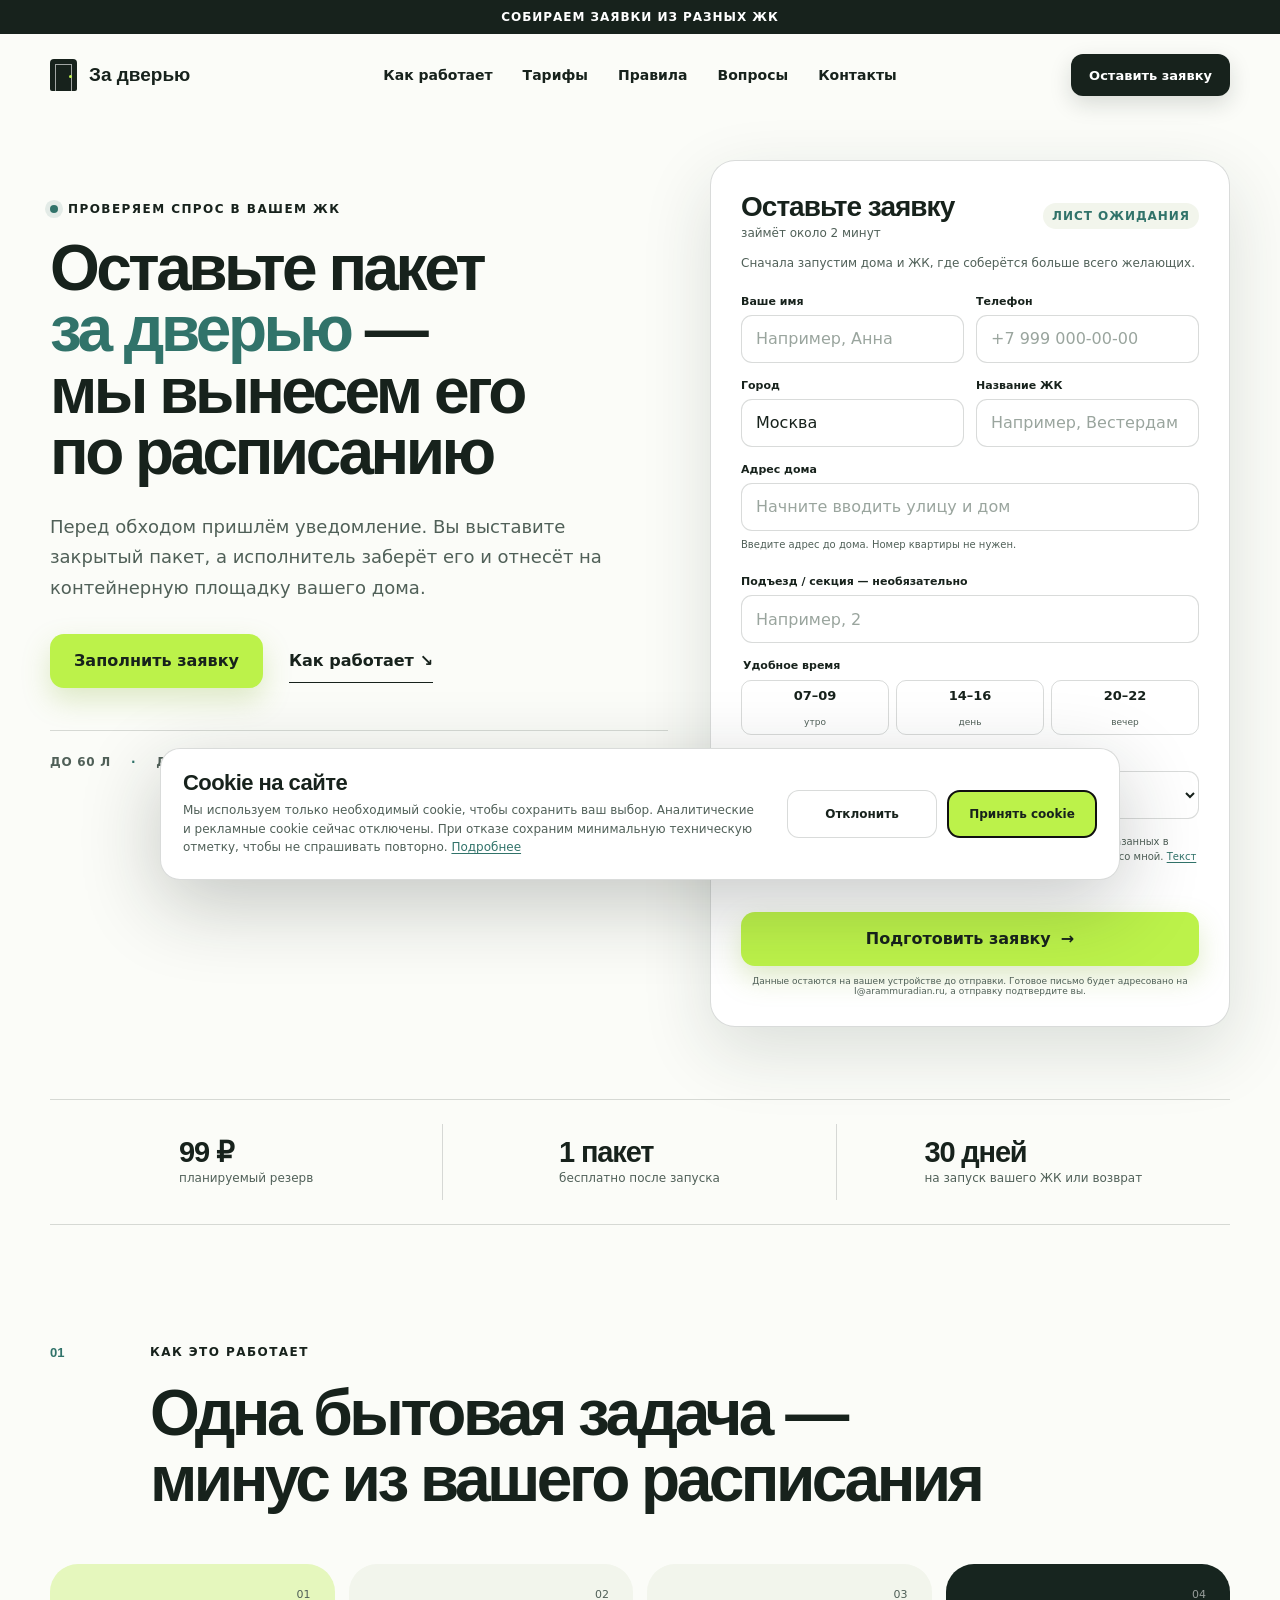
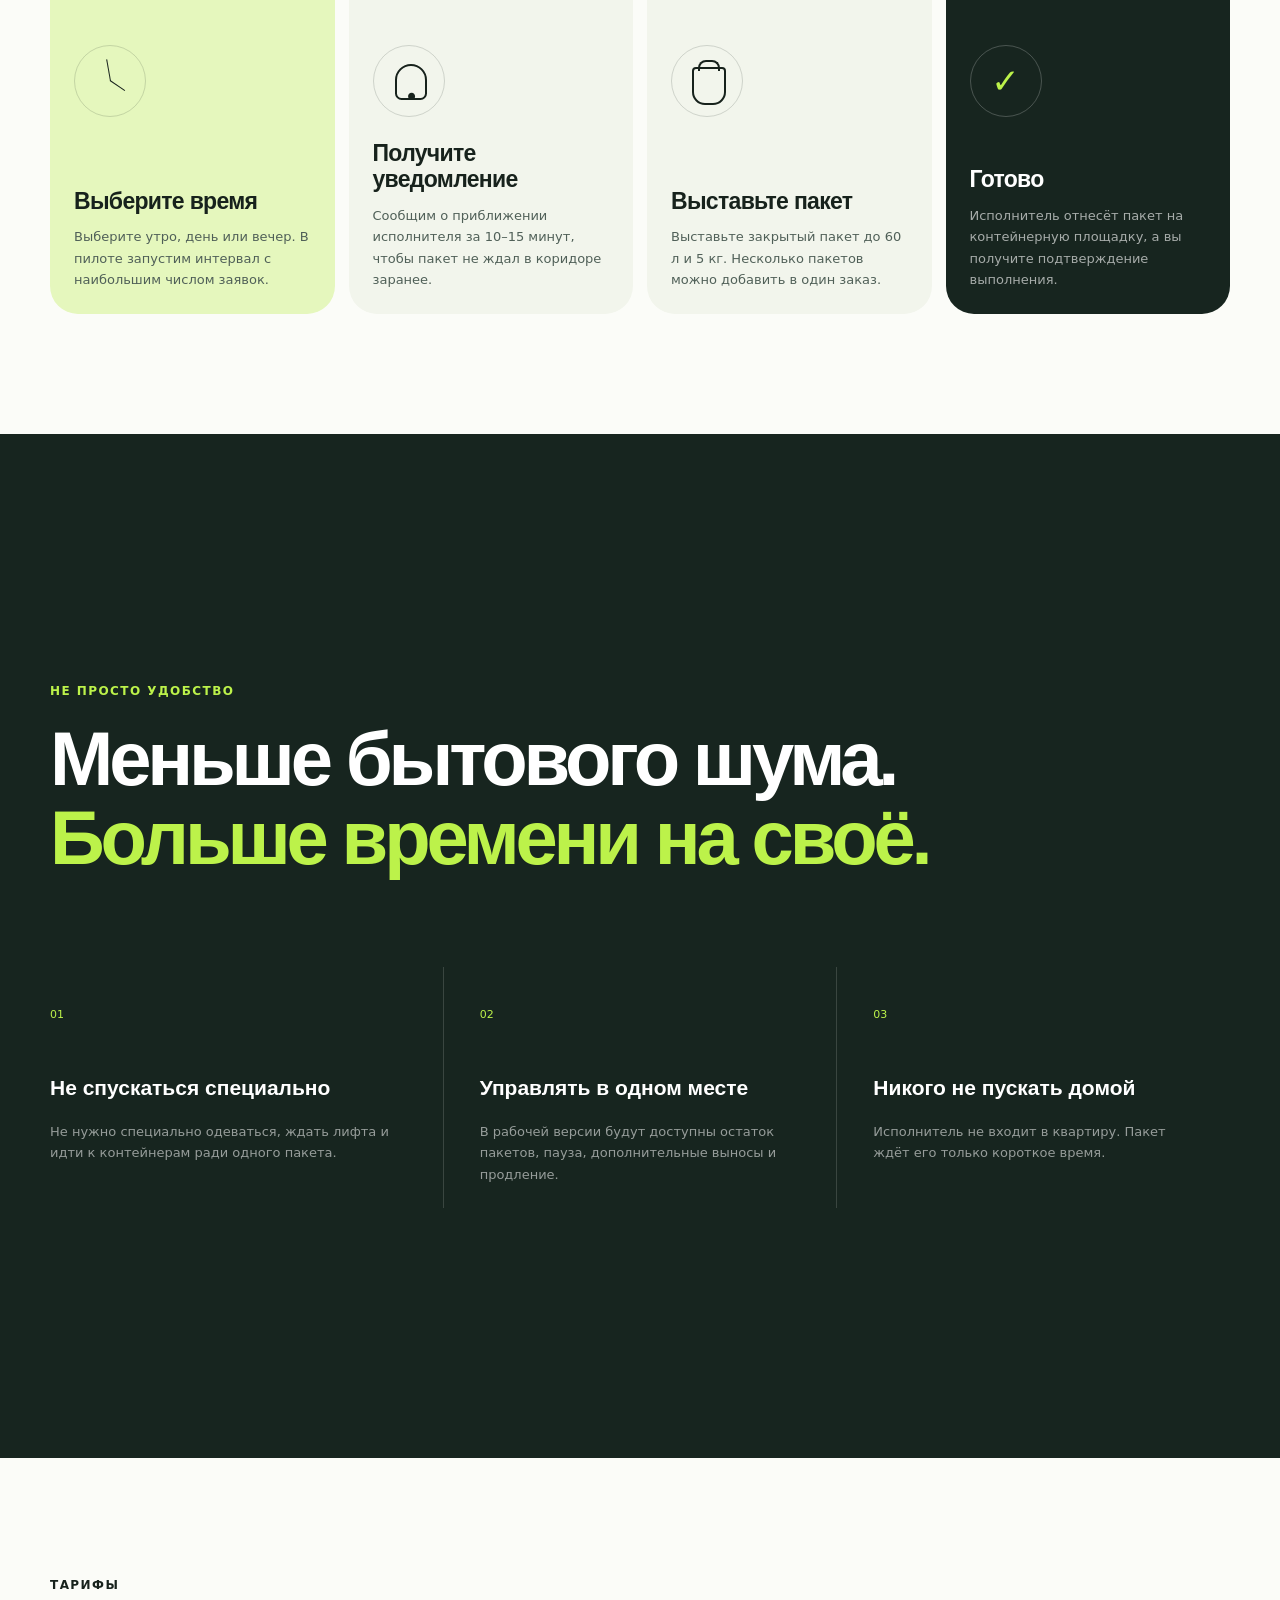
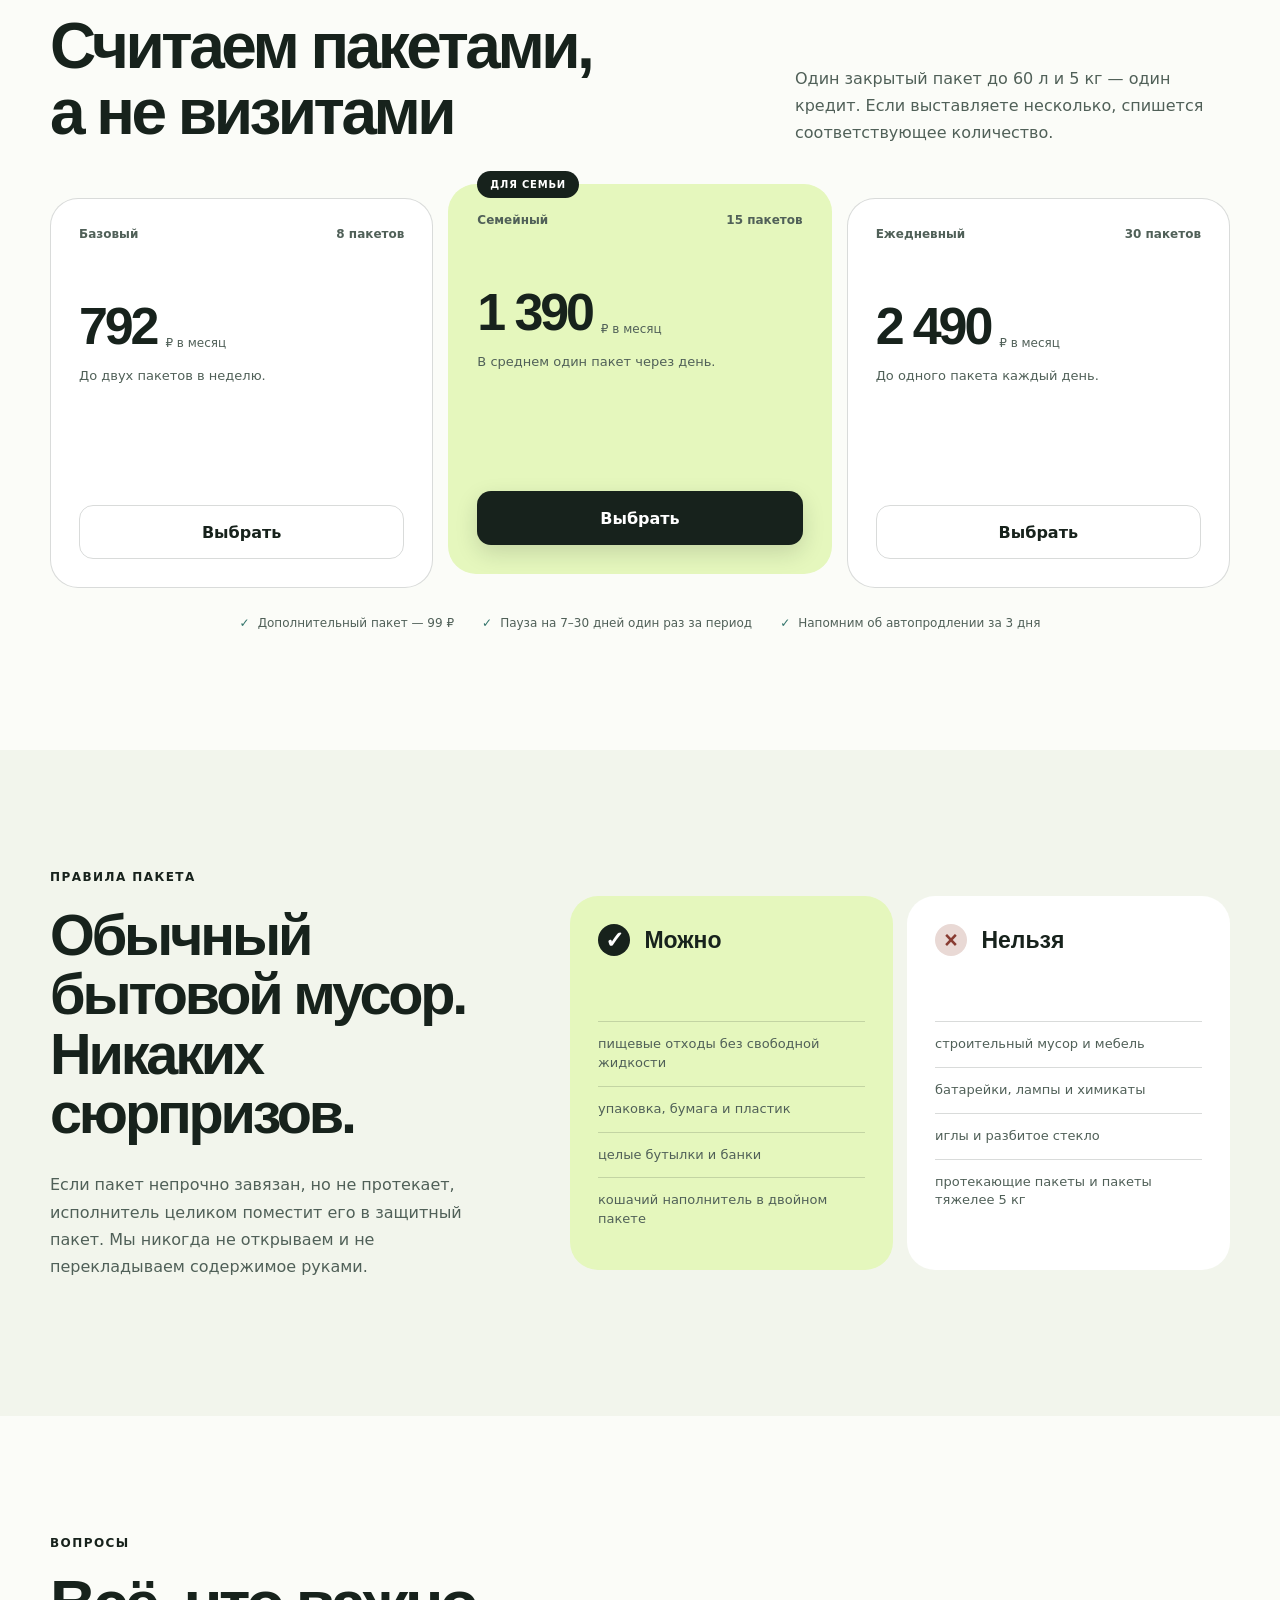
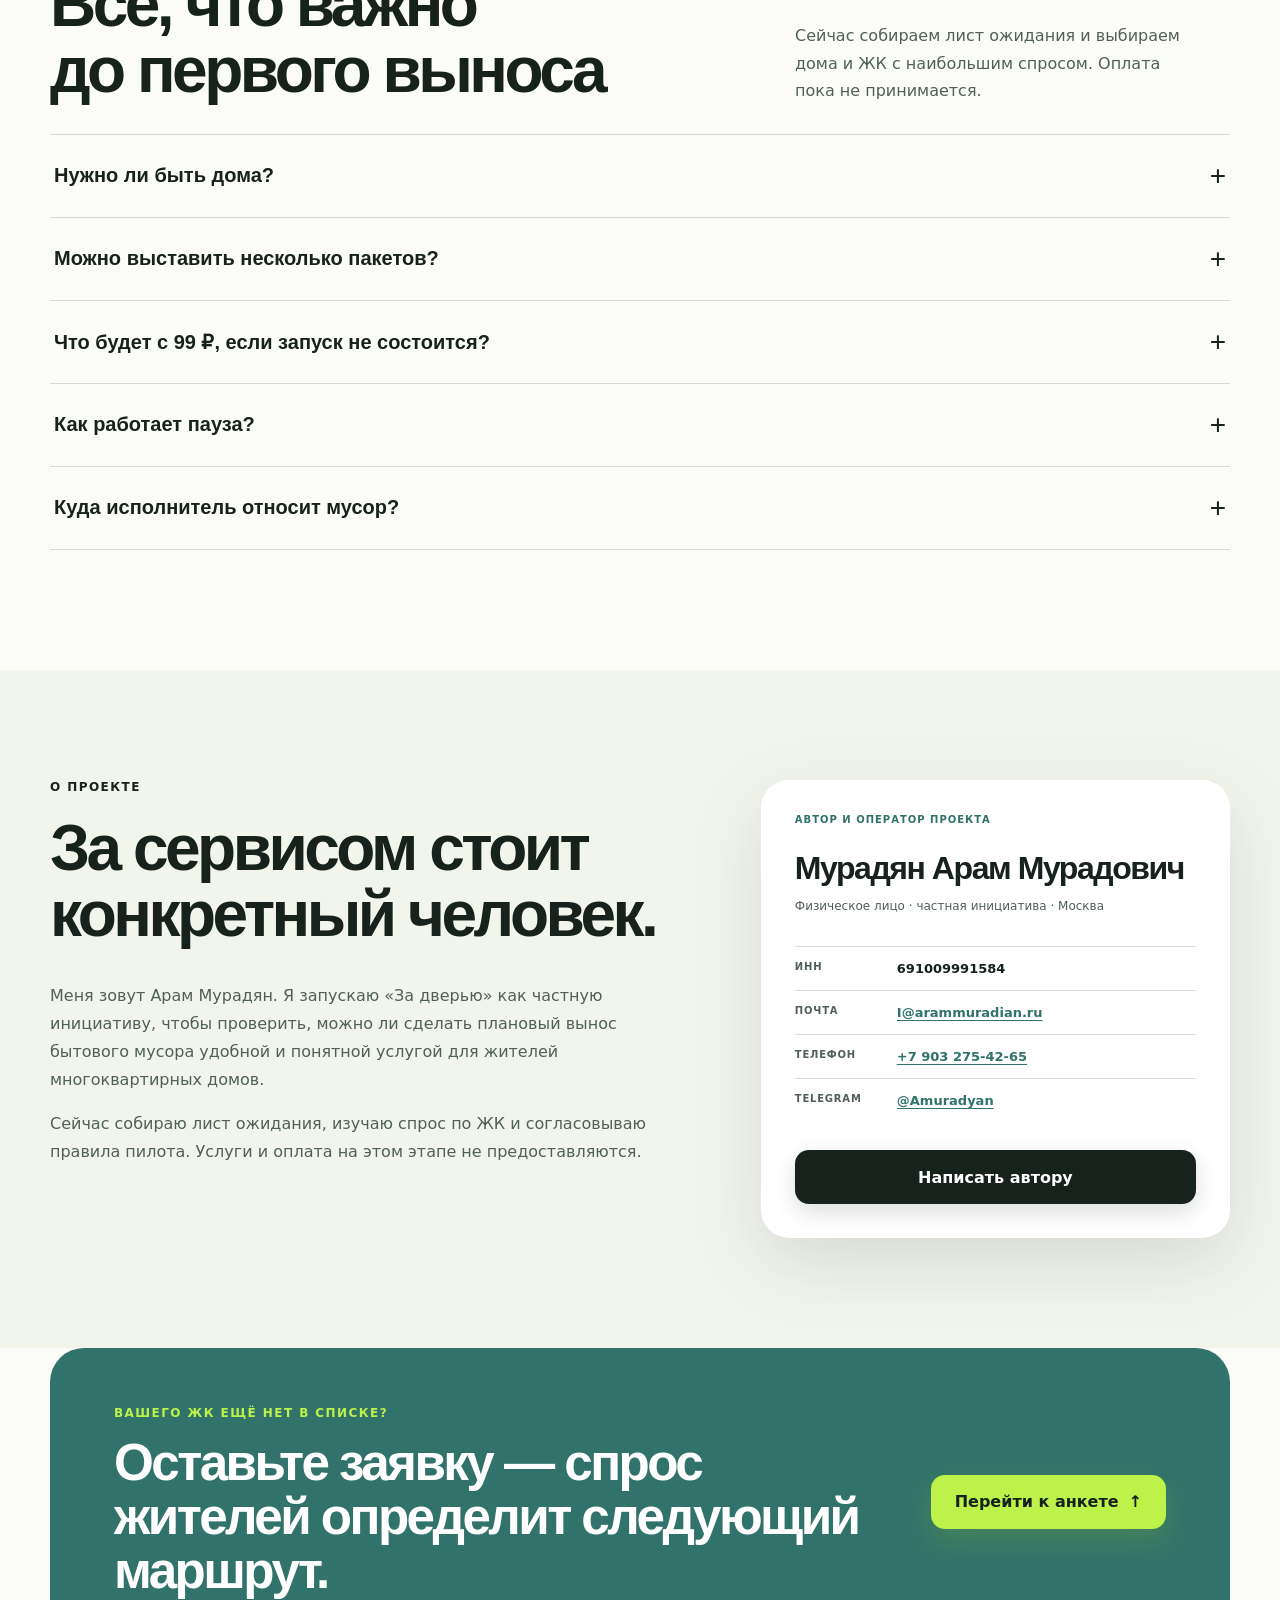
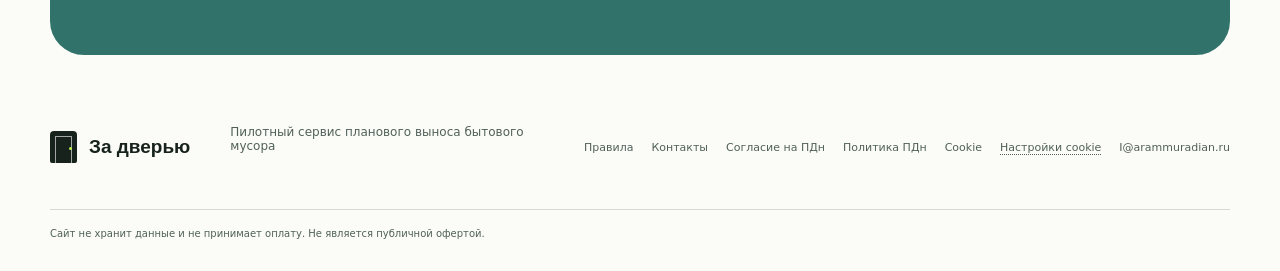
==== commit a1cd51a8: "Add operator contacts" ====
--- a/index.html
+++ b/index.html
@@ -27,6 +27,7 @@
         <a href="#plans">Тарифы</a>
         <a href="#rules">Правила</a>
         <a href="#faq">Вопросы</a>
+        <a href="#contacts">Контакты</a>
       </nav>
       <a class="button button--small button--dark" href="#reserve-form">Оставить заявку</a>
     </header>
@@ -136,7 +137,7 @@
             <input
               type="checkbox"
               name="privacy_consent"
-              value="personal-data-v1.0-2026-08-10"
+              value="personal-data-v1.1-2026-08-10"
               required
             />
             <span>
@@ -329,6 +330,37 @@
         </div>
       </section>
 
+      <section class="section section--soft about-section" id="contacts">
+        <div class="section-shell about-grid">
+          <div class="about-copy">
+            <p class="kicker">О проекте</p>
+            <h2>За сервисом стоит<br />конкретный человек.</h2>
+            <p class="about-lead">
+              Меня зовут Арам Мурадян. Я запускаю «За дверью» как частную инициативу,
+              чтобы проверить, можно ли сделать плановый вынос бытового мусора удобной
+              и понятной услугой для жителей многоквартирных домов.
+            </p>
+            <p class="about-lead">
+              Сейчас собираю лист ожидания, изучаю спрос по ЖК и согласовываю правила пилота.
+              Услуги и оплата на этом этапе не предоставляются.
+            </p>
+          </div>
+
+          <aside class="contact-card" aria-label="Контакты автора проекта">
+            <p class="contact-card__eyebrow">Автор и оператор проекта</p>
+            <h3>Мурадян Арам Мурадович</h3>
+            <p class="project-status">Физическое лицо · частная инициатива · Москва</p>
+            <dl class="contact-list">
+              <div><dt>ИНН</dt><dd>691009991584</dd></div>
+              <div><dt>Почта</dt><dd><a href="mailto:I@arammuradian.ru">I@arammuradian.ru</a></dd></div>
+              <div><dt>Телефон</dt><dd><a href="tel:+79032754265">+7 903 275-42-65</a></dd></div>
+              <div><dt>Telegram</dt><dd><a href="https://t.me/Amuradyan" target="_blank" rel="noopener noreferrer">@Amuradyan</a></dd></div>
+            </dl>
+            <a class="button button--dark button--wide" href="mailto:I@arammuradian.ru">Написать автору</a>
+          </aside>
+        </div>
+      </section>
+
       <section class="bottom-cta section-shell">
         <div>
           <p class="kicker kicker--light">Вашего ЖК ещё нет в списке?</p>
@@ -343,6 +375,7 @@
       <p>Пилотный сервис планового выноса бытового мусора</p>
       <div class="footer-links">
         <a href="#rules">Правила</a>
+        <a href="#contacts">Контакты</a>
         <a href="consent.html">Согласие на ПДн</a>
         <a href="privacy.html">Политика ПДн</a>
         <a href="cookies.html">Cookie</a>
--- a/styles.css
+++ b/styles.css
@@ -261,6 +261,20 @@
 .form-error { min-height: 18px; margin: -8px 0 5px; color: #9d2f28; font-size: 10px; }
 .form-note { margin: 10px 0 0; color: var(--ink-soft); text-align: center; font-size: 9px; }
 
+.about-section { padding-block: 110px; }
+.about-grid { display: grid; grid-template-columns: minmax(0, 1.15fr) minmax(360px, .85fr); align-items: start; gap: 76px; }
+.about-copy h2 { max-width: 720px; margin-bottom: 34px; }
+.about-lead { max-width: 710px; color: var(--ink-soft); font-size: 16px; line-height: 1.75; }
+.contact-card { padding: 34px; border-radius: var(--radius); background: var(--white); box-shadow: var(--shadow); }
+.contact-card__eyebrow { margin-bottom: 26px; color: var(--teal); font-size: 10px; font-weight: 800; letter-spacing: .1em; text-transform: uppercase; }
+.contact-card h3 { margin-bottom: 12px; font: 600 32px/1.08 "Onest", sans-serif; letter-spacing: -.045em; }
+.project-status { margin-bottom: 30px; color: var(--ink-soft); font-size: 12px; line-height: 1.55; }
+.contact-list { margin: 0 0 28px; }
+.contact-list > div { padding: 14px 0; display: grid; grid-template-columns: 86px 1fr; gap: 16px; border-top: 1px solid var(--line); }
+.contact-list dt { color: var(--ink-soft); font-size: 10px; font-weight: 800; letter-spacing: .08em; text-transform: uppercase; }
+.contact-list dd { margin: 0; overflow-wrap: anywhere; font-size: 13px; font-weight: 800; }
+.contact-list a { color: var(--teal); text-decoration: underline; text-underline-offset: 3px; }
+
 .bottom-cta { margin-bottom: 30px; padding: 58px 64px; display: grid; grid-template-columns: 1fr auto; align-items: center; gap: 48px; border-radius: 34px; background: var(--teal); color: white; }
 .bottom-cta .kicker { margin-bottom: 16px; }
 .bottom-cta h2 { max-width: 780px; margin: 0; font: 600 clamp(34px, 4vw, 52px)/1.05 "Onest", sans-serif; letter-spacing: -.05em; }
@@ -341,6 +355,8 @@
   .hero__copy { max-width: 760px; padding-top: 20px; }
   .steps-grid { grid-template-columns: repeat(2, 1fr); }
   .rules-layout { grid-template-columns: 1fr; }
+  .about-grid { grid-template-columns: 1fr; gap: 42px; }
+  .contact-card { max-width: 660px; }
   .reserve-form { width: 100%; max-width: 660px; }
   .bottom-cta { padding: 48px; grid-template-columns: 1fr; }
   .bottom-cta .button { justify-self: start; }
@@ -381,6 +397,9 @@
   .plan-card__price { margin-top: 46px; }
   .plan-card__price strong { font-size: 46px; }
   .rules-layout { gap: 42px; }
+  .about-section { padding-block: 82px; }
+  .contact-card { padding: 26px 22px; }
+  .contact-card h3 { font-size: 28px; }
   .reserve-form { padding: 22px; border-radius: 22px; }
   .form-grid { grid-template-columns: 1fr; gap: 0; }
   input, select { font-size: 16px; }
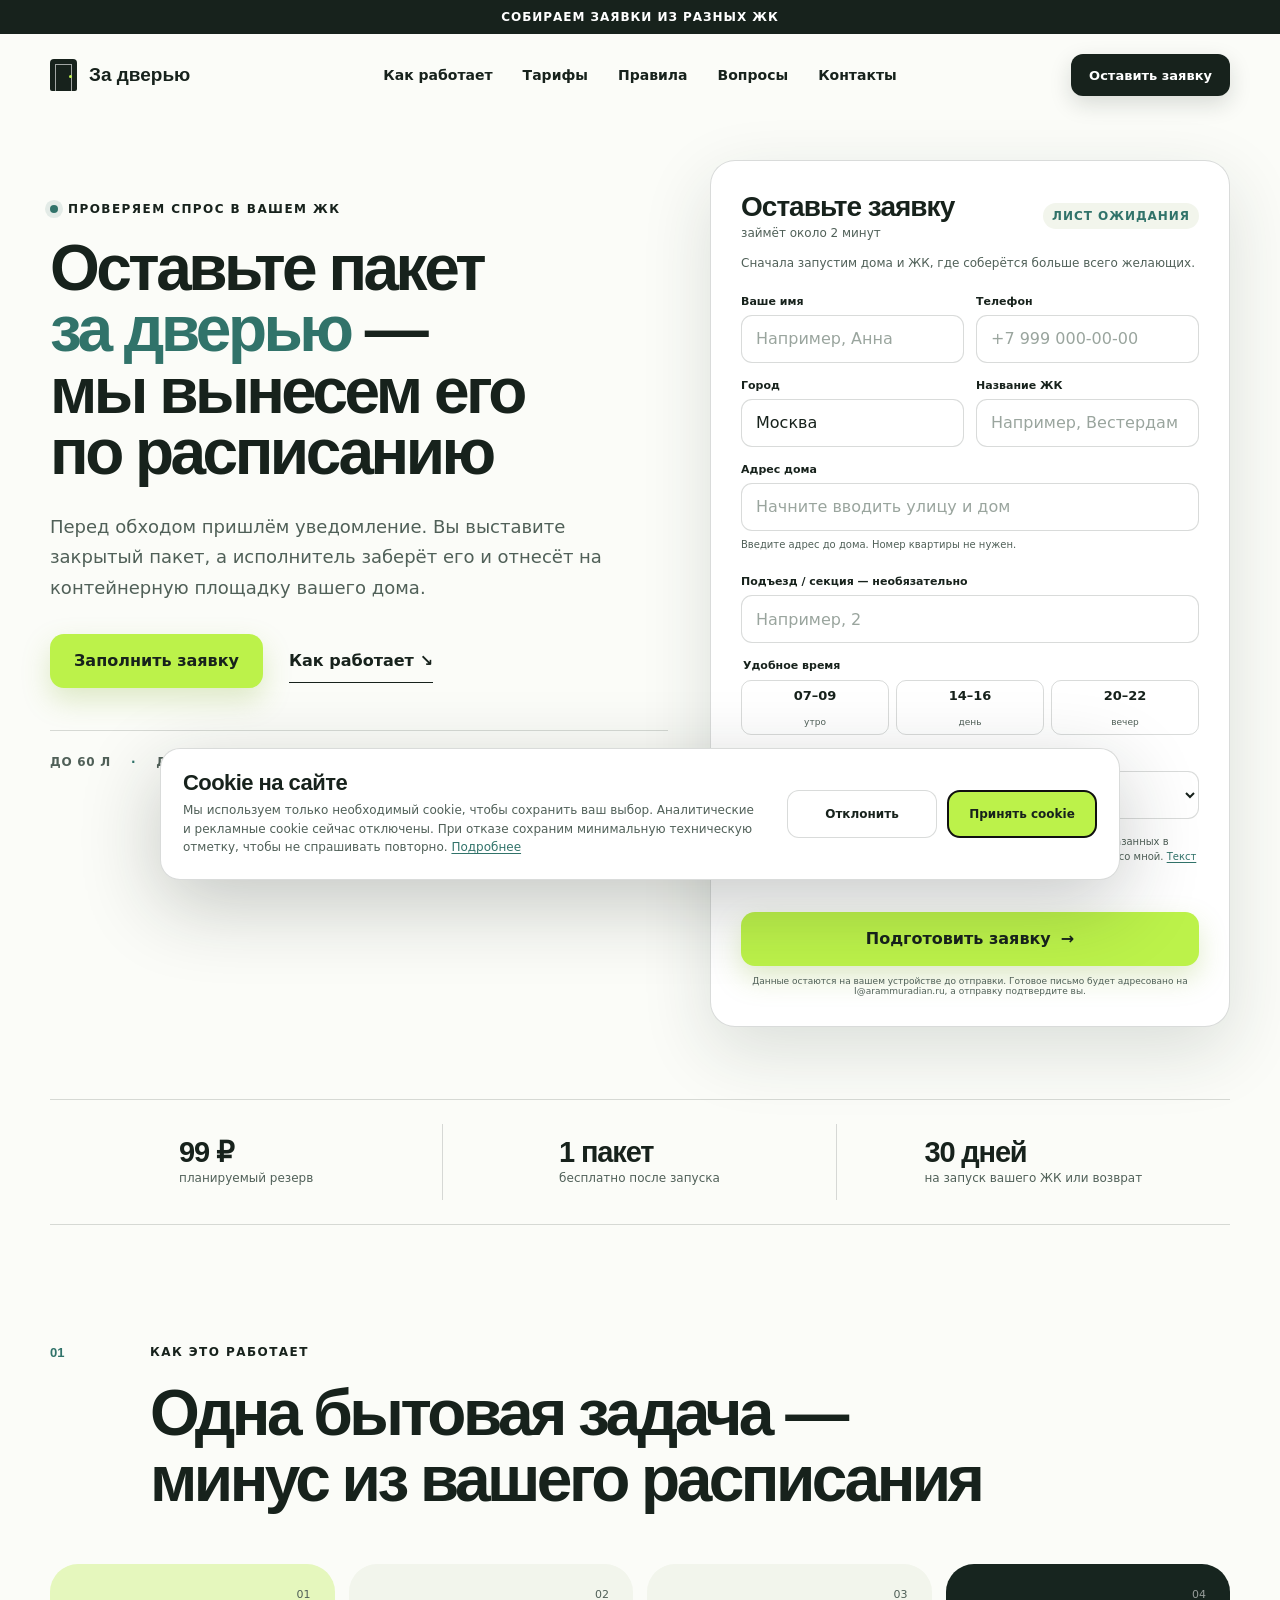
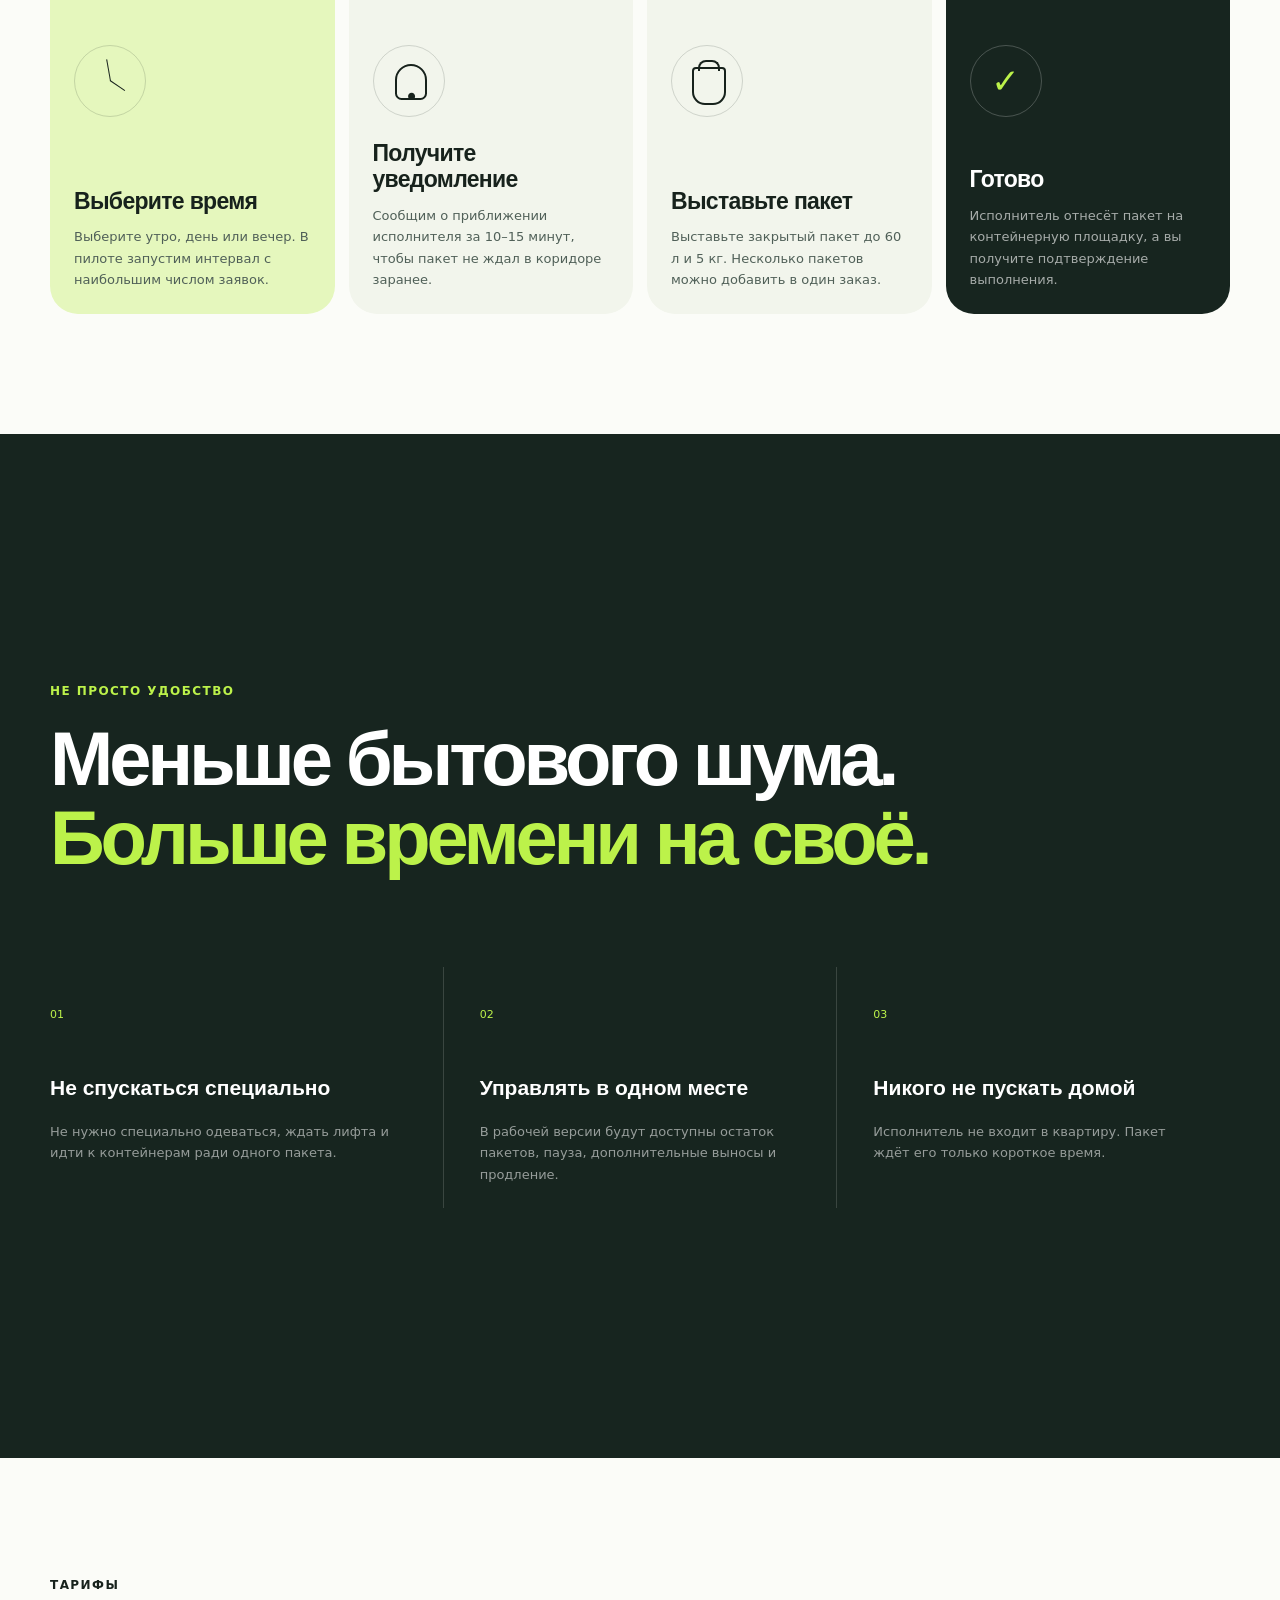
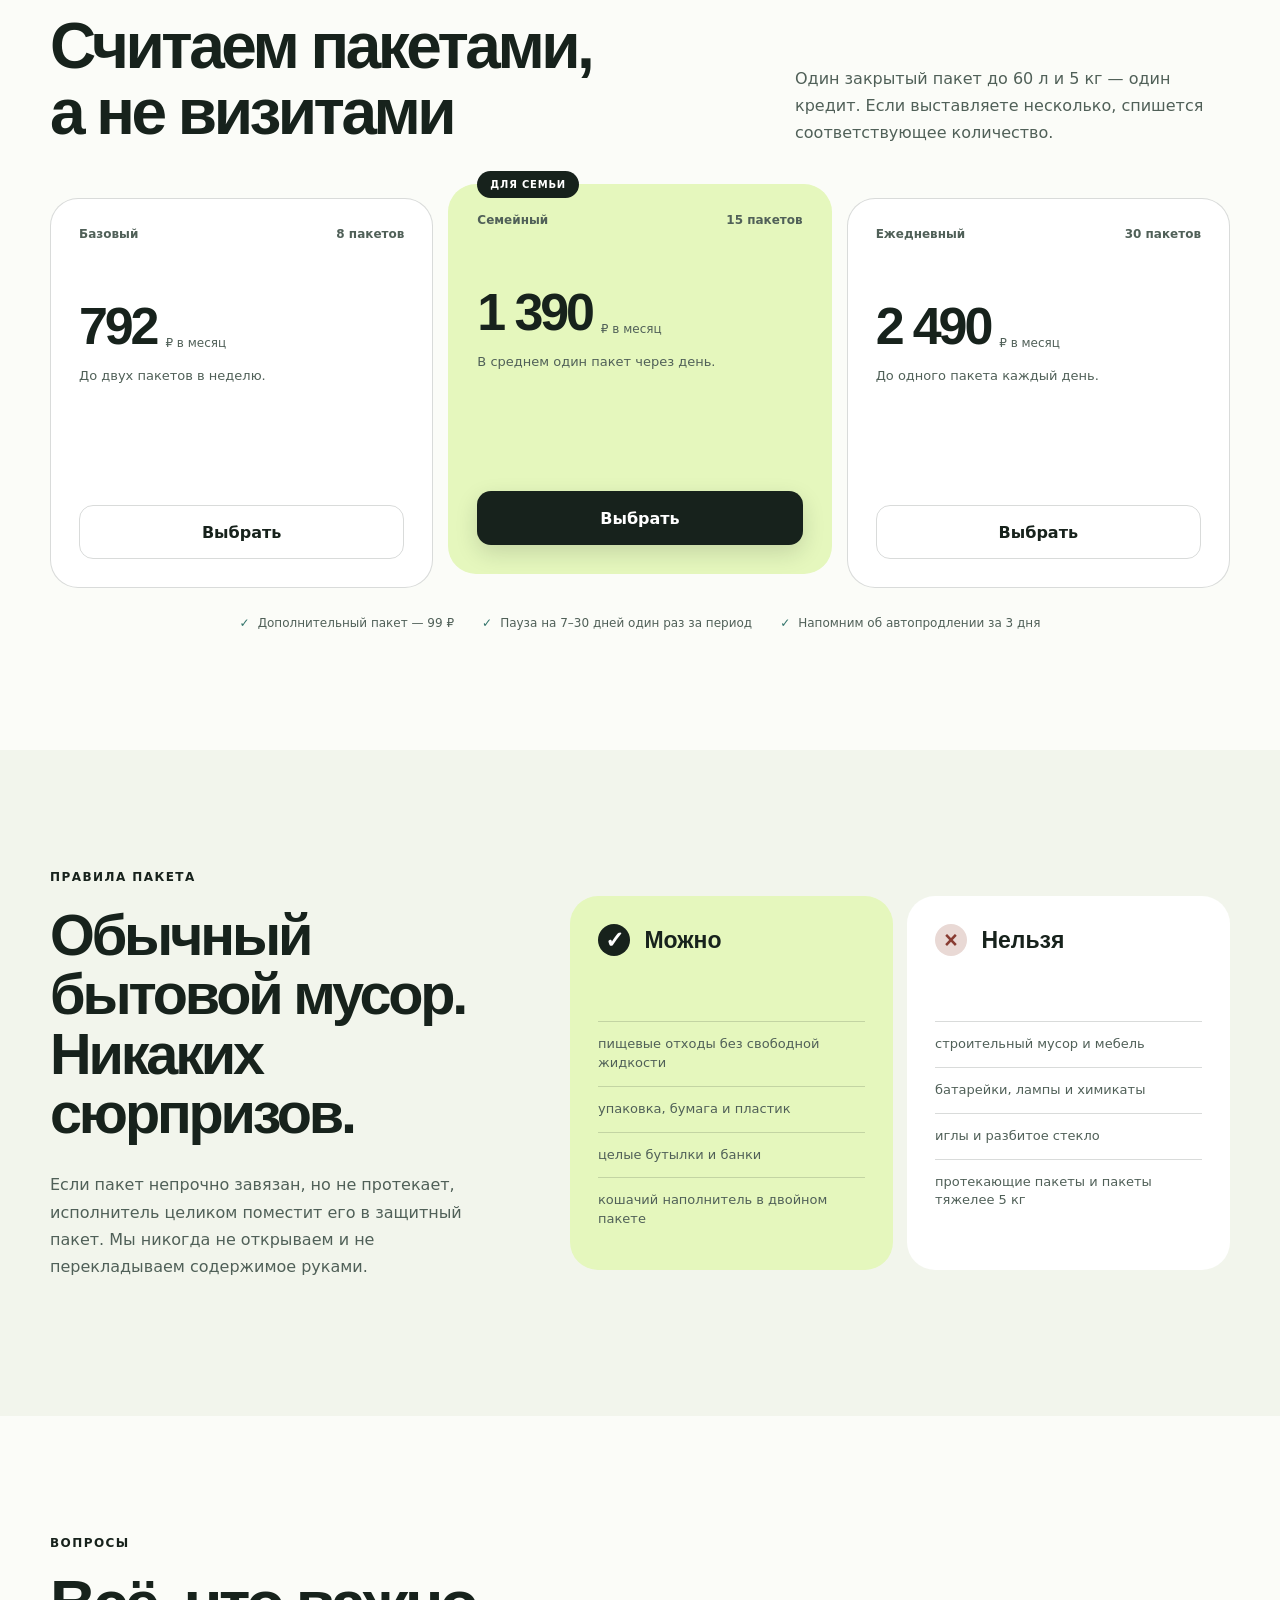
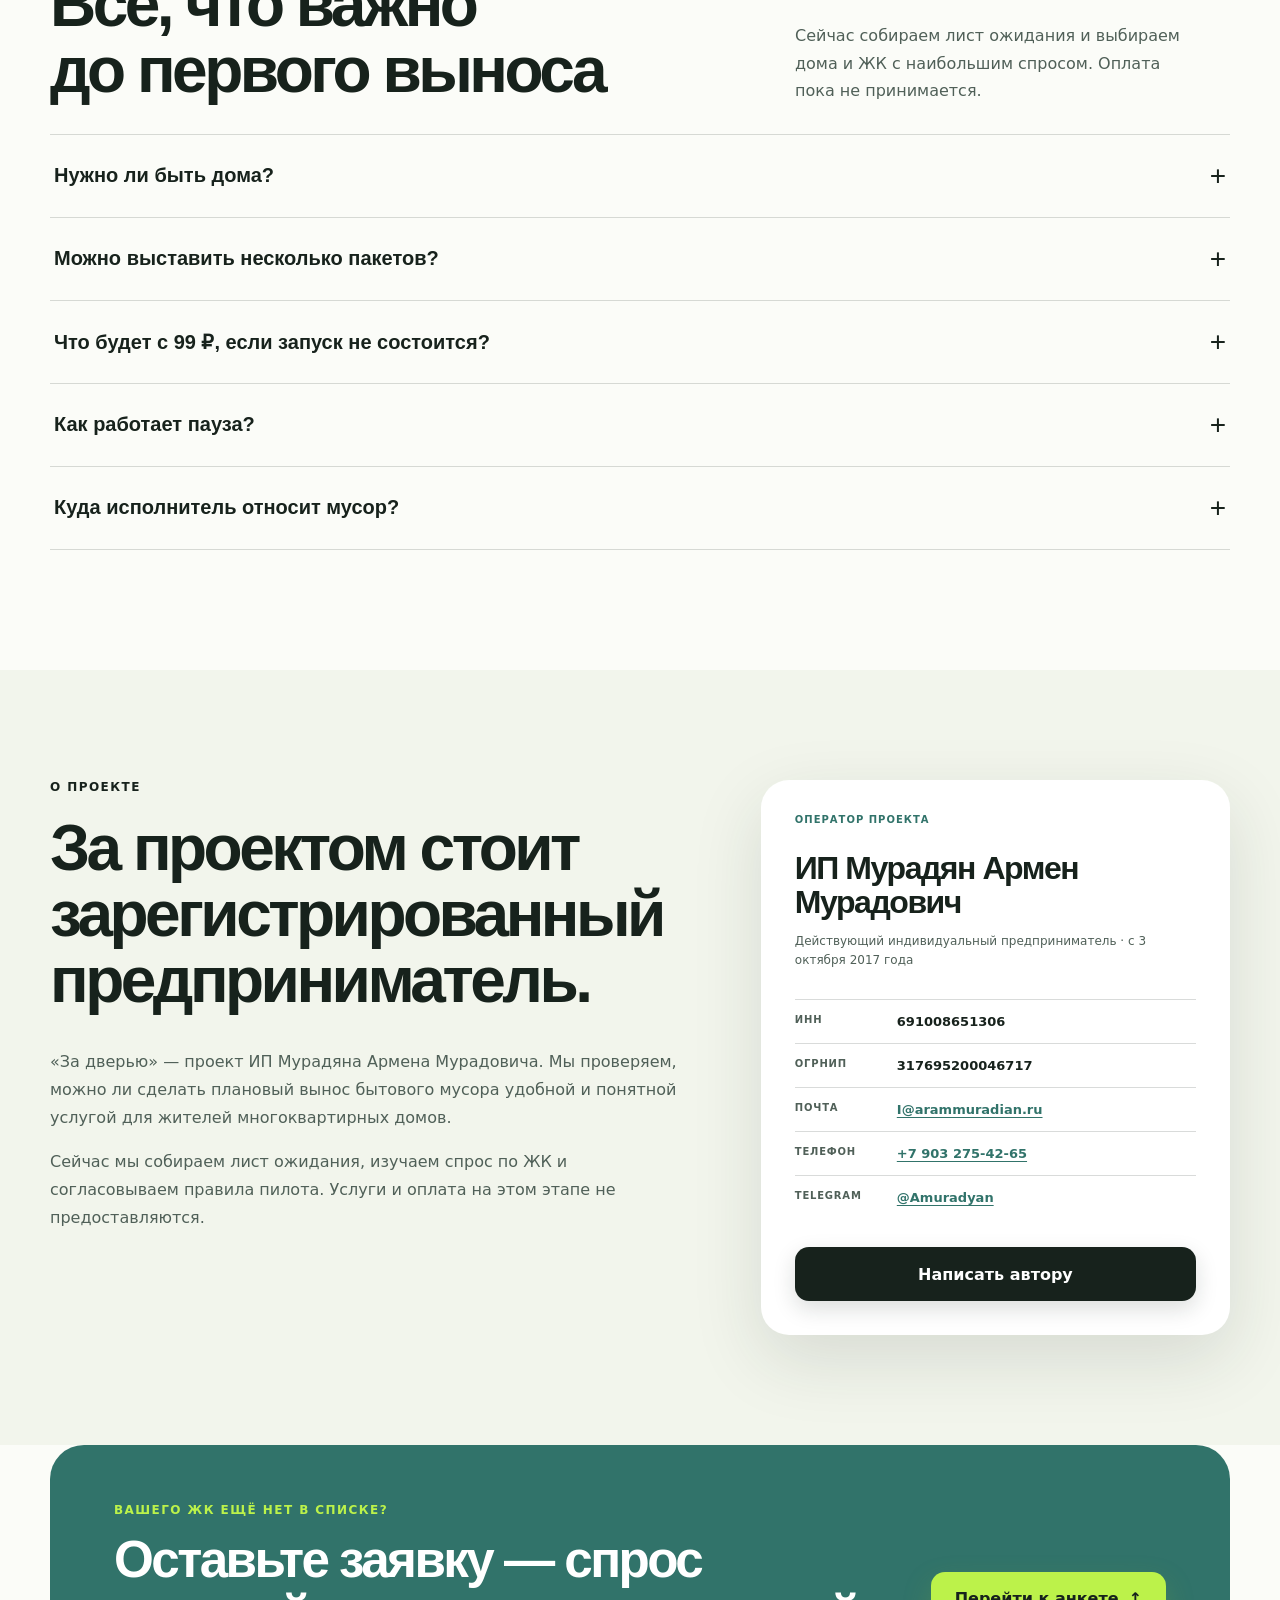
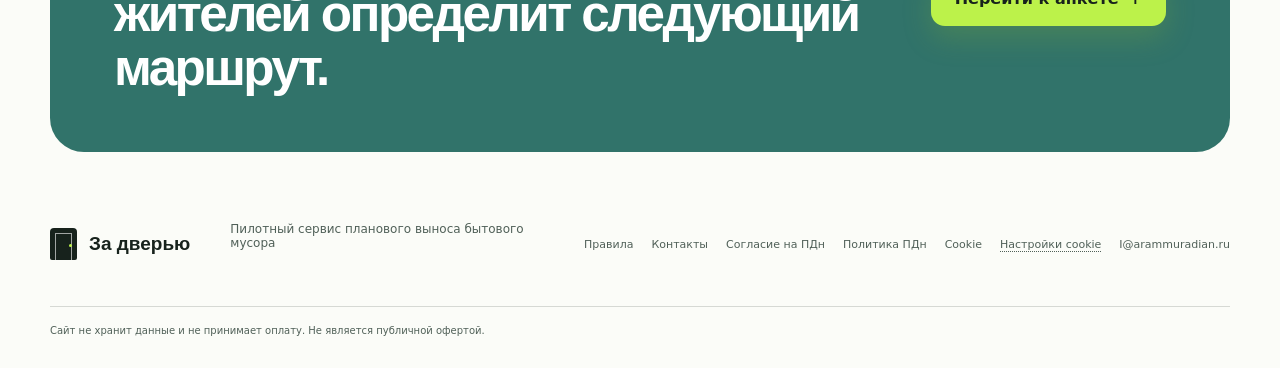
==== commit dda5ff90: "Set IP operator details" ====
--- a/index.html
+++ b/index.html
@@ -137,7 +137,7 @@
             <input
               type="checkbox"
               name="privacy_consent"
-              value="personal-data-v1.1-2026-08-10"
+              value="personal-data-v1.2-2026-08-10"
               required
             />
             <span>
@@ -334,24 +334,25 @@
         <div class="section-shell about-grid">
           <div class="about-copy">
             <p class="kicker">О проекте</p>
-            <h2>За сервисом стоит<br />конкретный человек.</h2>
+            <h2>За проектом стоит<br />зарегистрированный предприниматель.</h2>
             <p class="about-lead">
-              Меня зовут Арам Мурадян. Я запускаю «За дверью» как частную инициативу,
-              чтобы проверить, можно ли сделать плановый вынос бытового мусора удобной
+              «За дверью» — проект ИП Мурадяна Армена Мурадовича. Мы проверяем, можно ли сделать
+              плановый вынос бытового мусора удобной
               и понятной услугой для жителей многоквартирных домов.
             </p>
             <p class="about-lead">
-              Сейчас собираю лист ожидания, изучаю спрос по ЖК и согласовываю правила пилота.
+              Сейчас мы собираем лист ожидания, изучаем спрос по ЖК и согласовываем правила пилота.
               Услуги и оплата на этом этапе не предоставляются.
             </p>
           </div>
 
           <aside class="contact-card" aria-label="Контакты автора проекта">
-            <p class="contact-card__eyebrow">Автор и оператор проекта</p>
-            <h3>Мурадян Арам Мурадович</h3>
-            <p class="project-status">Физическое лицо · частная инициатива · Москва</p>
+            <p class="contact-card__eyebrow">Оператор проекта</p>
+            <h3>ИП Мурадян Армен Мурадович</h3>
+            <p class="project-status">Действующий индивидуальный предприниматель · с 3 октября 2017 года</p>
             <dl class="contact-list">
-              <div><dt>ИНН</dt><dd>691009991584</dd></div>
+              <div><dt>ИНН</dt><dd>691008651306</dd></div>
+              <div><dt>ОГРНИП</dt><dd>317695200046717</dd></div>
               <div><dt>Почта</dt><dd><a href="mailto:I@arammuradian.ru">I@arammuradian.ru</a></dd></div>
               <div><dt>Телефон</dt><dd><a href="tel:+79032754265">+7 903 275-42-65</a></dd></div>
               <div><dt>Telegram</dt><dd><a href="https://t.me/Amuradyan" target="_blank" rel="noopener noreferrer">@Amuradyan</a></dd></div>
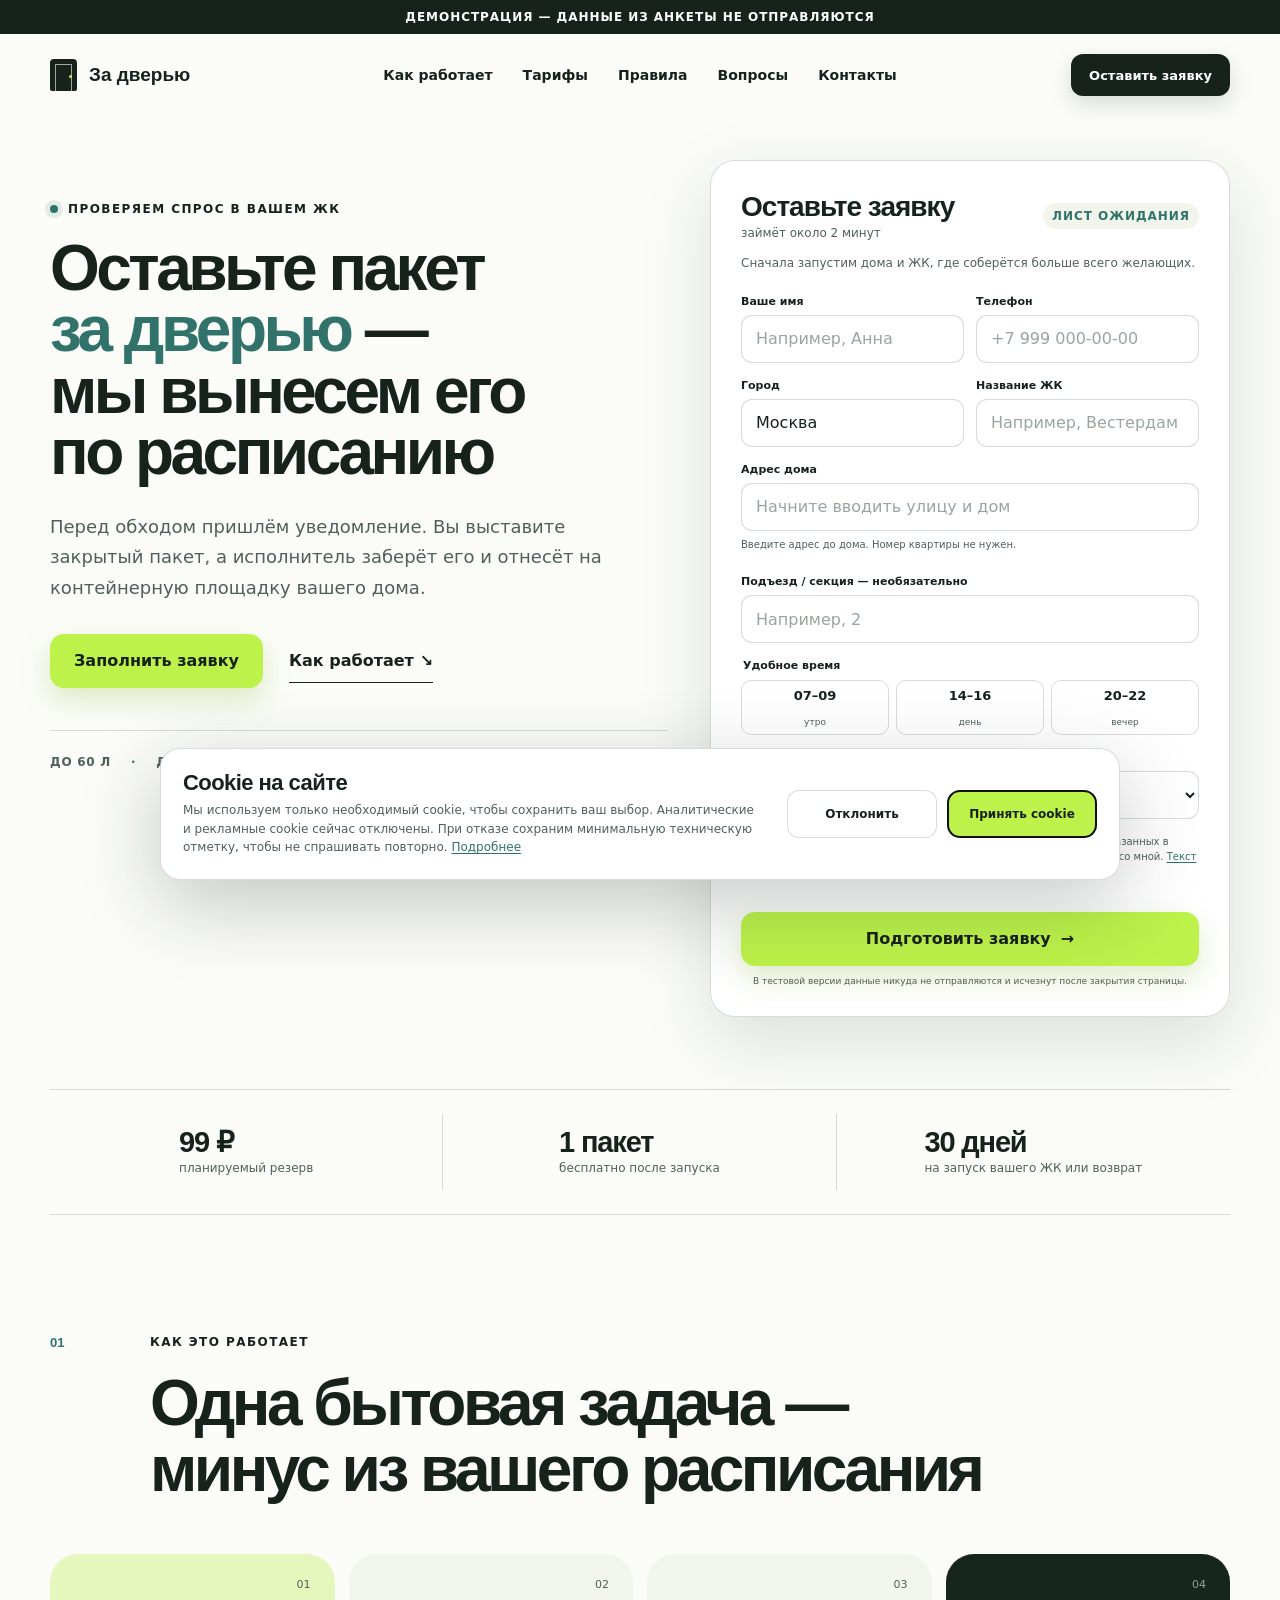
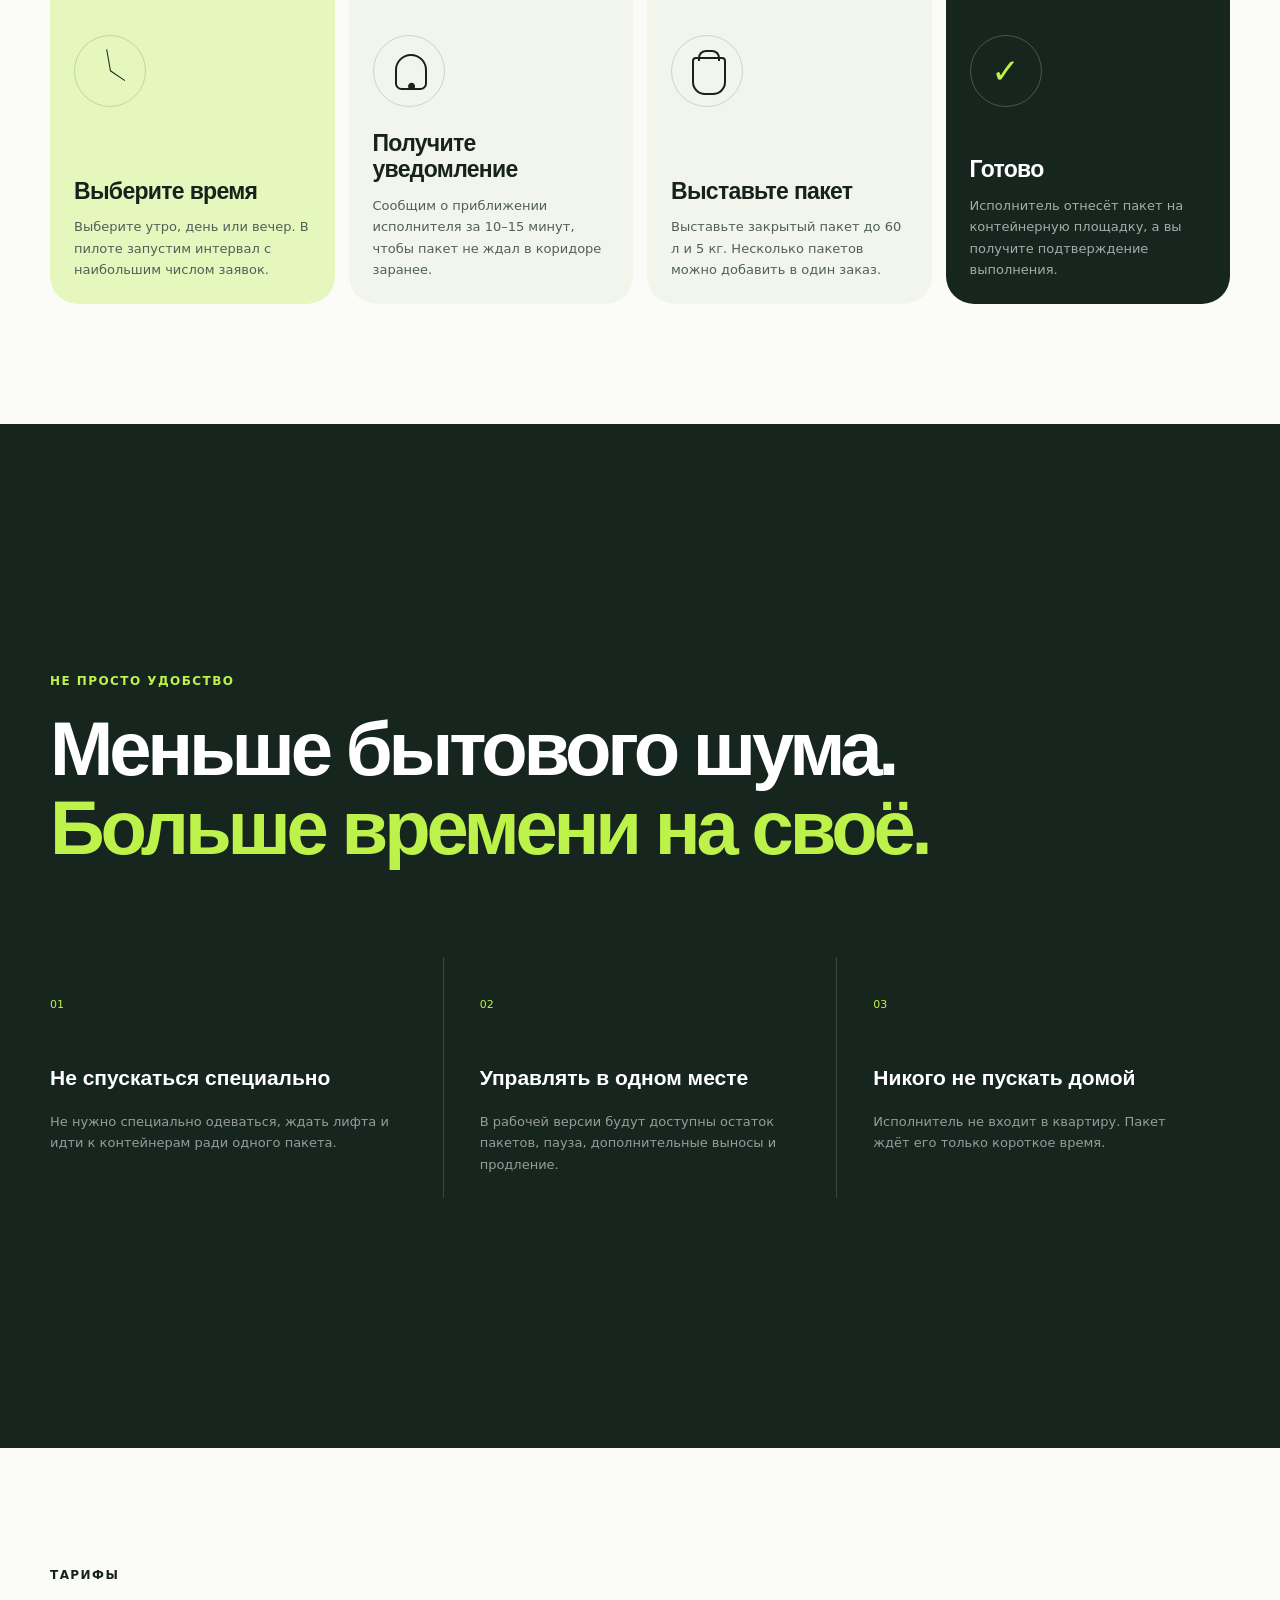
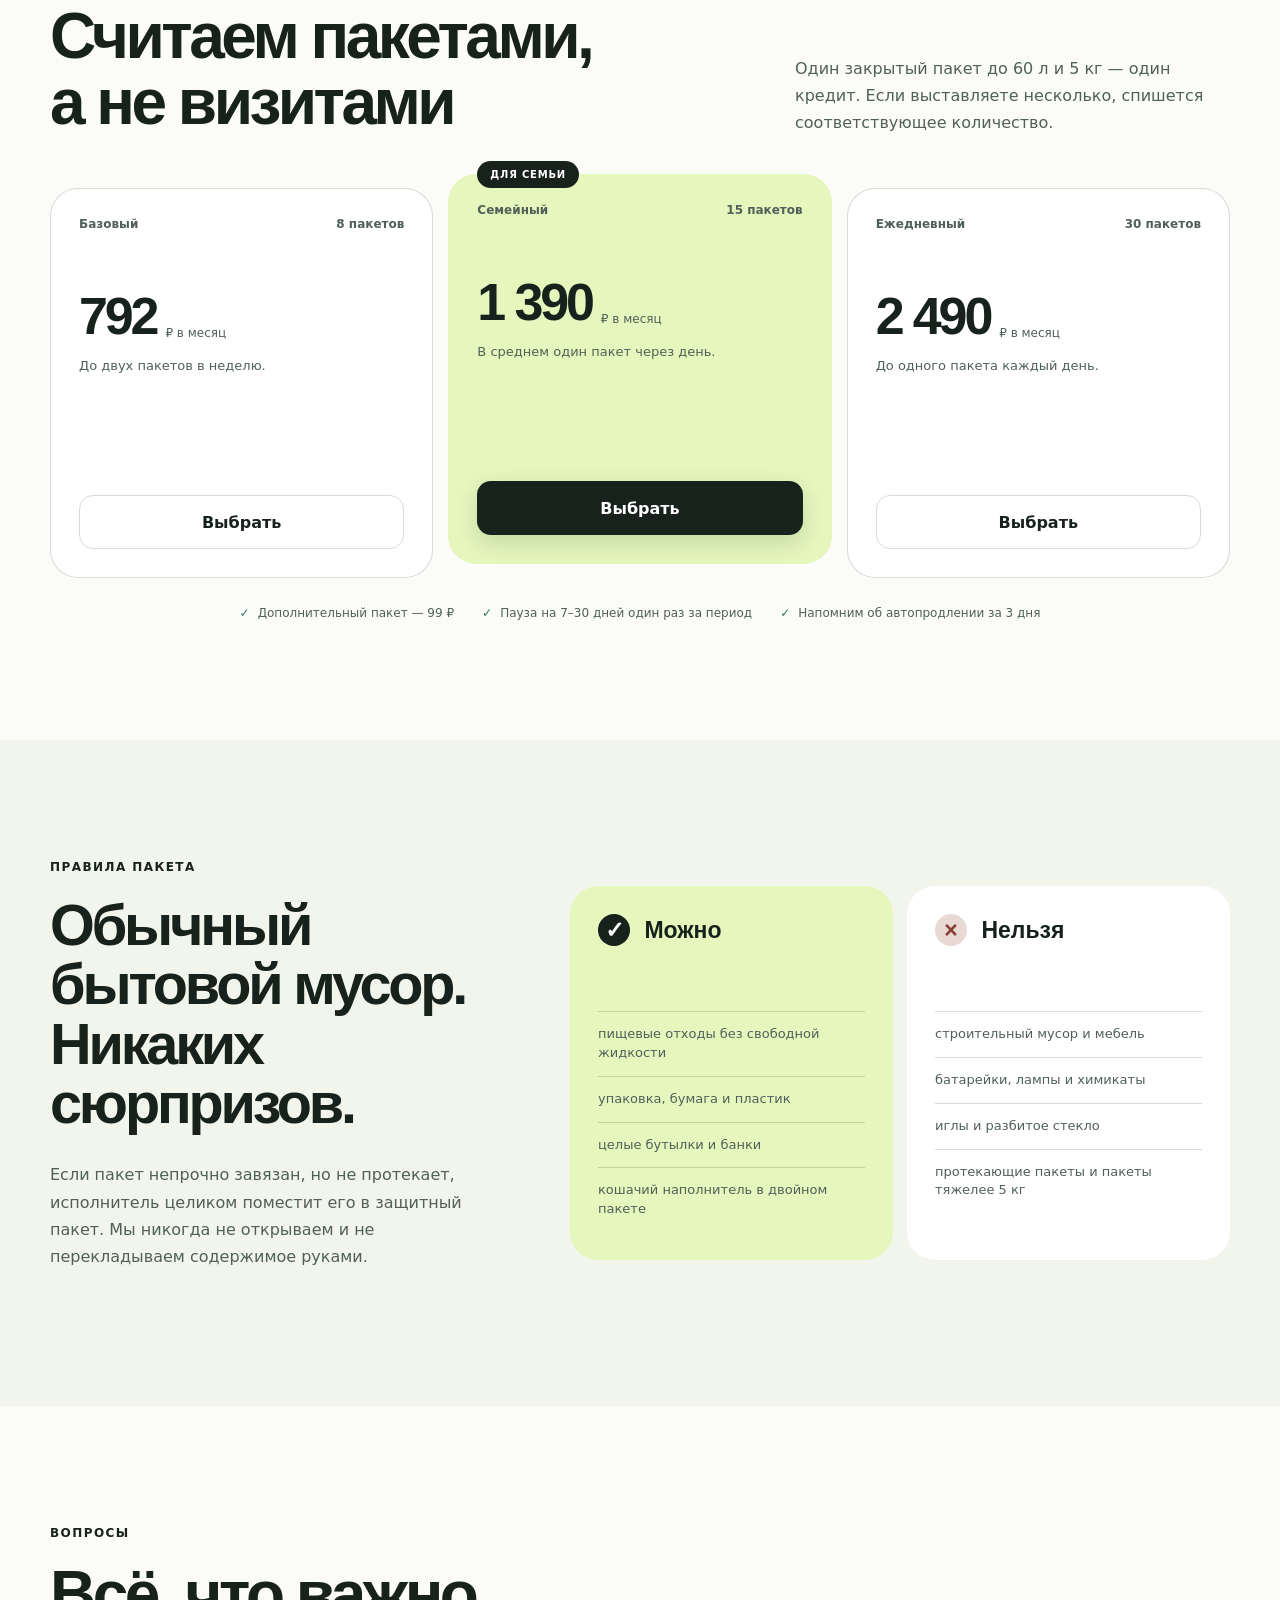
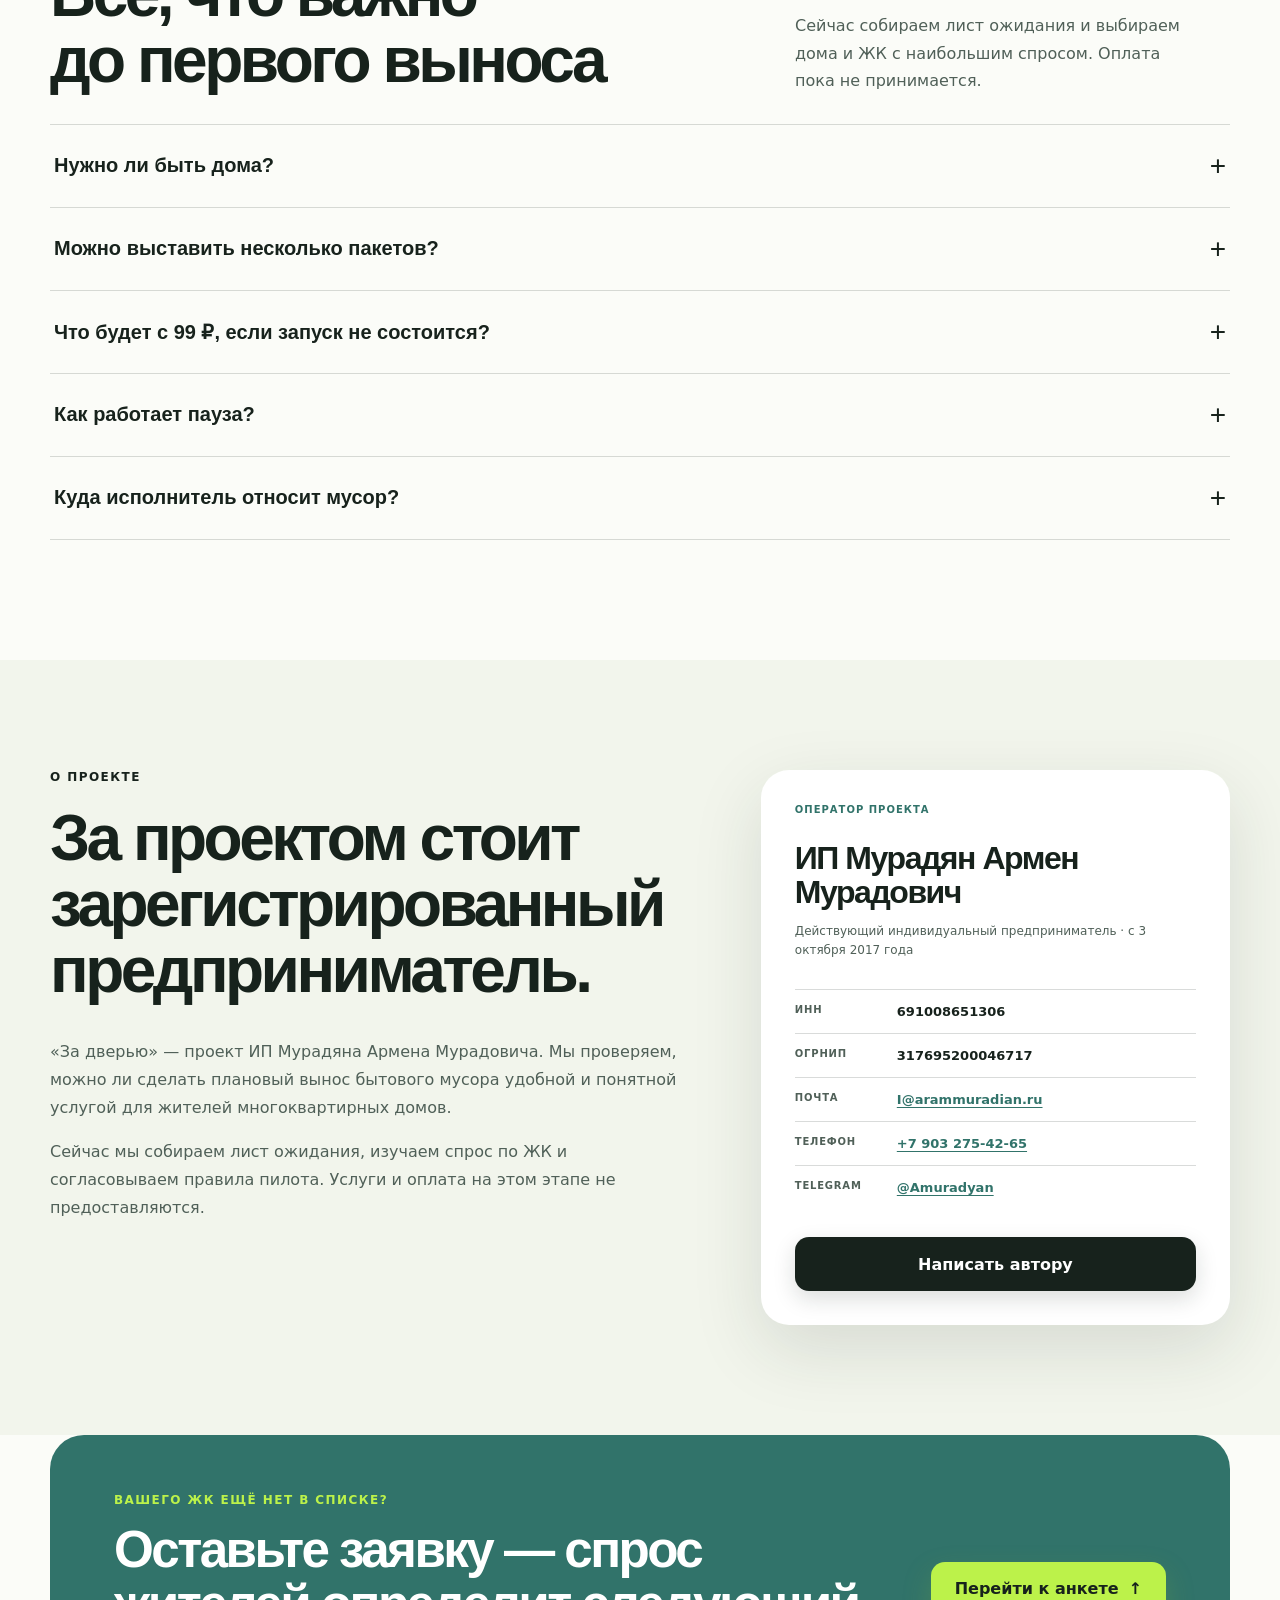
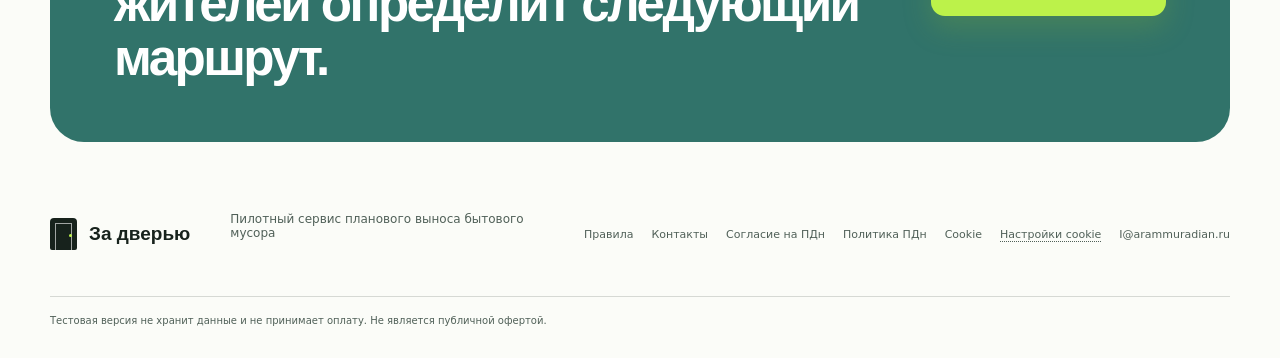
==== commit 09abd2c0: "Add protected application workflow" ====
--- a/index.html
+++ b/index.html
@@ -13,7 +13,7 @@
     <script src="cookie-consent.js" defer></script>
   </head>
   <body>
-    <div class="prototype-bar">
+    <div class="prototype-bar" id="environment-bar">
       <span>Собираем заявки из разных ЖК</span>
     </div>
 
@@ -57,7 +57,7 @@
           </div>
         </div>
 
-        <form class="reserve-form reserve-form--hero" id="reserve-form" novalidate>
+        <form class="reserve-form reserve-form--hero" id="reserve-form" action="submit.php" method="post" data-production-endpoint="submit.php" novalidate>
           <div class="form-head">
             <div><strong>Оставьте заявку</strong><span>займёт около 2 минут</span></div>
             <span class="demo-pill">лист ожидания</span>
@@ -137,7 +137,7 @@
             <input
               type="checkbox"
               name="privacy_consent"
-              value="personal-data-v1.2-2026-08-10"
+              value="personal-data-v1.3-2026-08-10"
               required
             />
             <span>
@@ -148,9 +148,15 @@
             </span>
           </label>
 
+          <label class="form-trap" aria-hidden="true">
+            <span>Оставьте это поле пустым</span>
+            <input type="text" name="website" tabindex="-1" autocomplete="off" />
+          </label>
+          <input type="hidden" name="started_at" id="form-started-at" value="" />
+
           <p class="form-error" id="form-error" role="alert"></p>
-          <button class="button button--primary button--wide" type="submit">Подготовить заявку <span>→</span></button>
-          <p class="form-note">Данные остаются на вашем устройстве до отправки. Готовое письмо будет адресовано на I@arammuradian.ru, а отправку подтвердите вы.</p>
+          <button class="button button--primary button--wide" id="submit-application" type="submit">Подготовить заявку <span>→</span></button>
+          <p class="form-note" id="form-storage-note">В тестовой версии данные никуда не отправляются и исчезнут после закрытия страницы.</p>
         </form>
       </section>
 
@@ -383,7 +389,7 @@
         <button class="cookie-settings-link" type="button" data-cookie-settings>Настройки cookie</button>
         <a href="mailto:I@arammuradian.ru">I@arammuradian.ru</a>
       </div>
-      <small>Сайт не хранит данные и не принимает оплату. Не является публичной офертой.</small>
+      <small id="footer-data-note">Тестовая версия не хранит данные и не принимает оплату. Не является публичной офертой.</small>
     </footer>
 
     <dialog class="demo-dialog" id="demo-dialog">
--- a/styles.css
+++ b/styles.css
@@ -260,6 +260,7 @@
 .check-row a:hover { text-decoration-thickness: 2px; }
 .form-error { min-height: 18px; margin: -8px 0 5px; color: #9d2f28; font-size: 10px; }
 .form-note { margin: 10px 0 0; color: var(--ink-soft); text-align: center; font-size: 9px; }
+.form-trap { position: absolute !important; width: 1px; height: 1px; margin: -1px !important; overflow: hidden; clip: rect(0 0 0 0); white-space: nowrap; }
 
 .about-section { padding-block: 110px; }
 .about-grid { display: grid; grid-template-columns: minmax(0, 1.15fr) minmax(360px, .85fr); align-items: start; gap: 76px; }
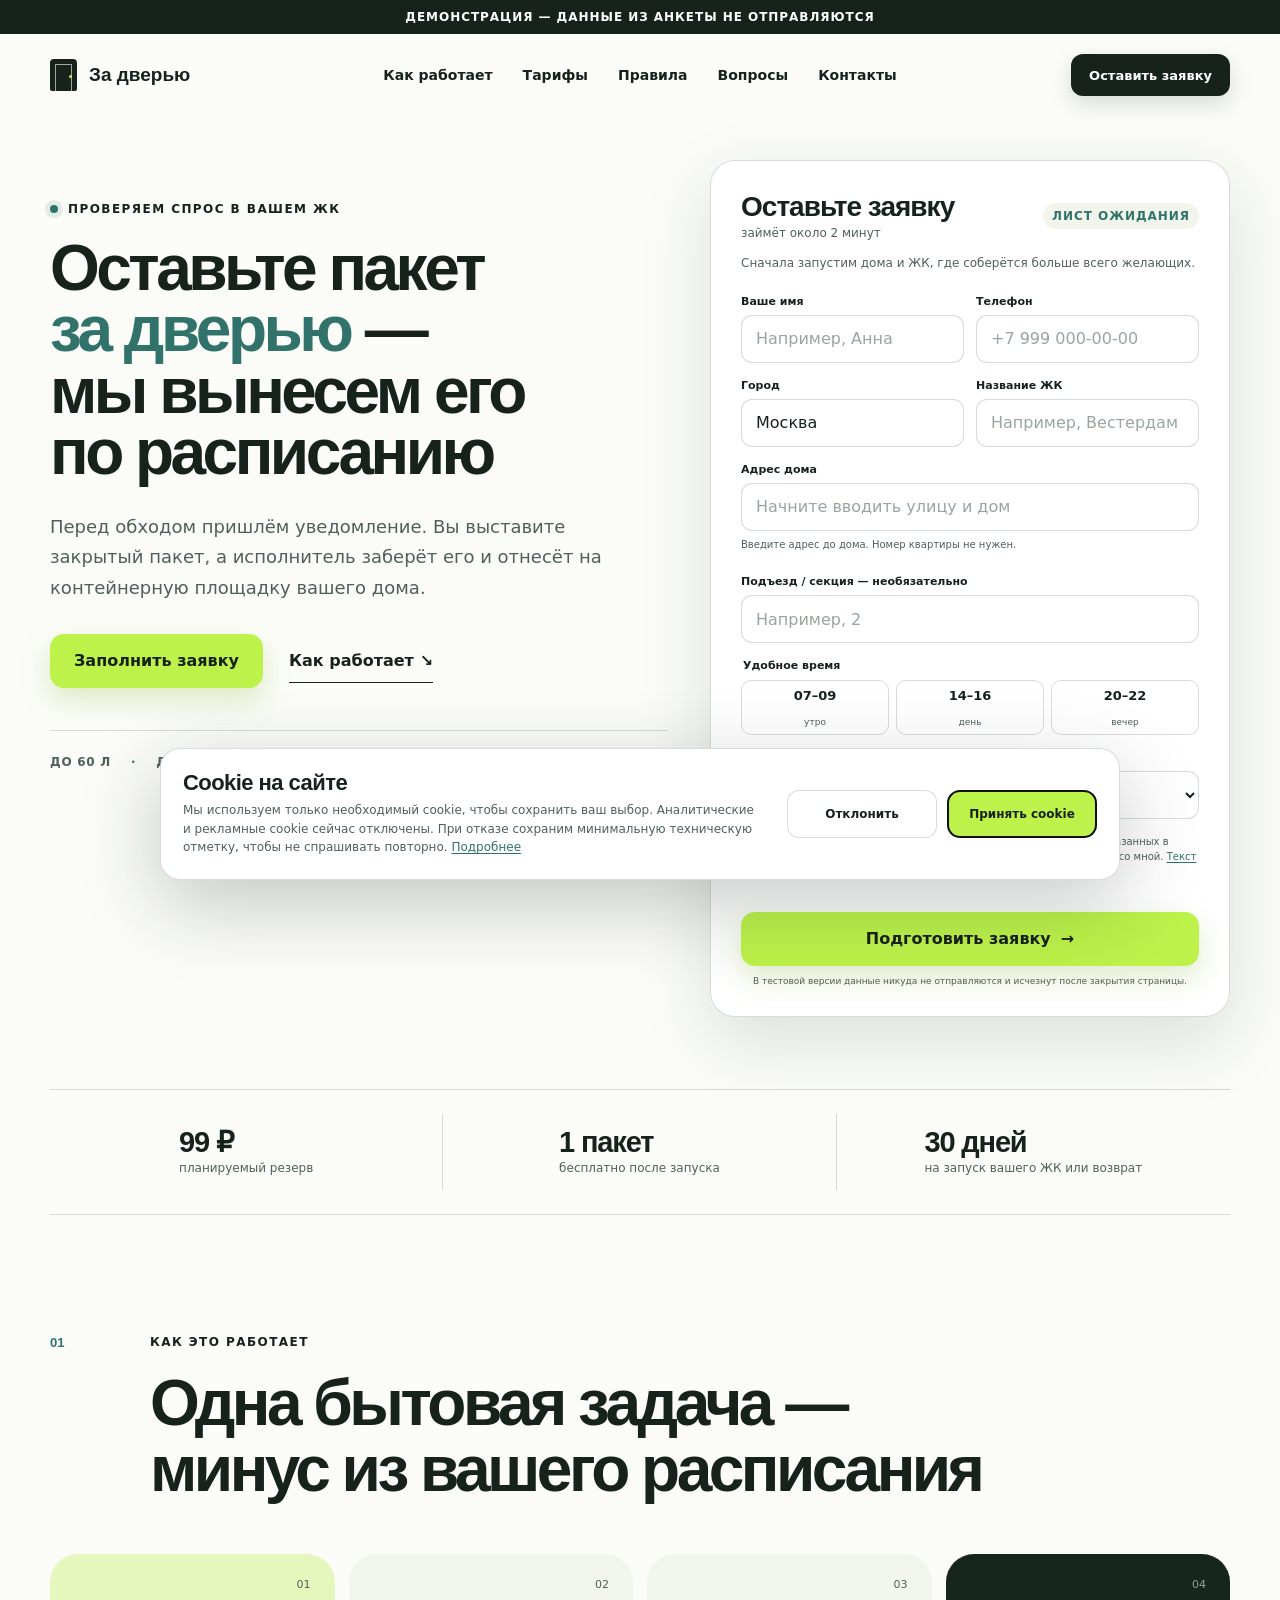
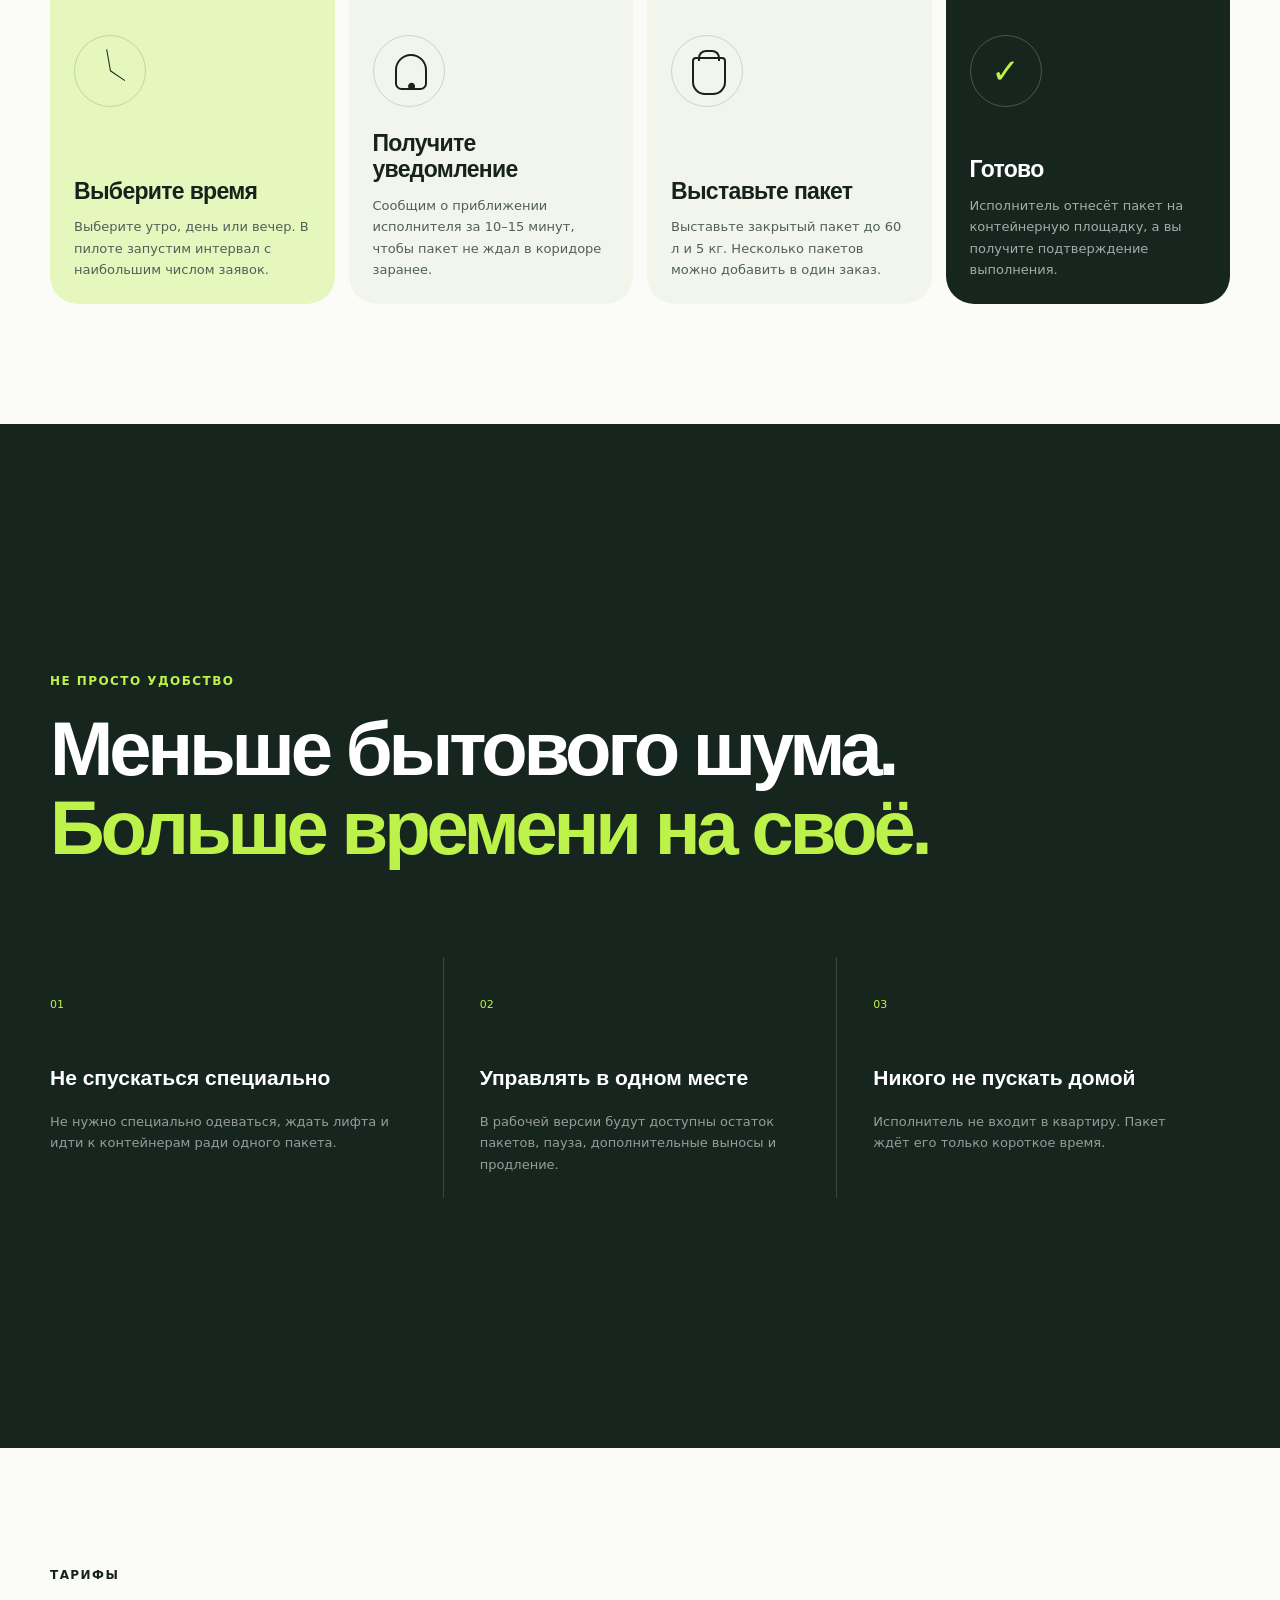
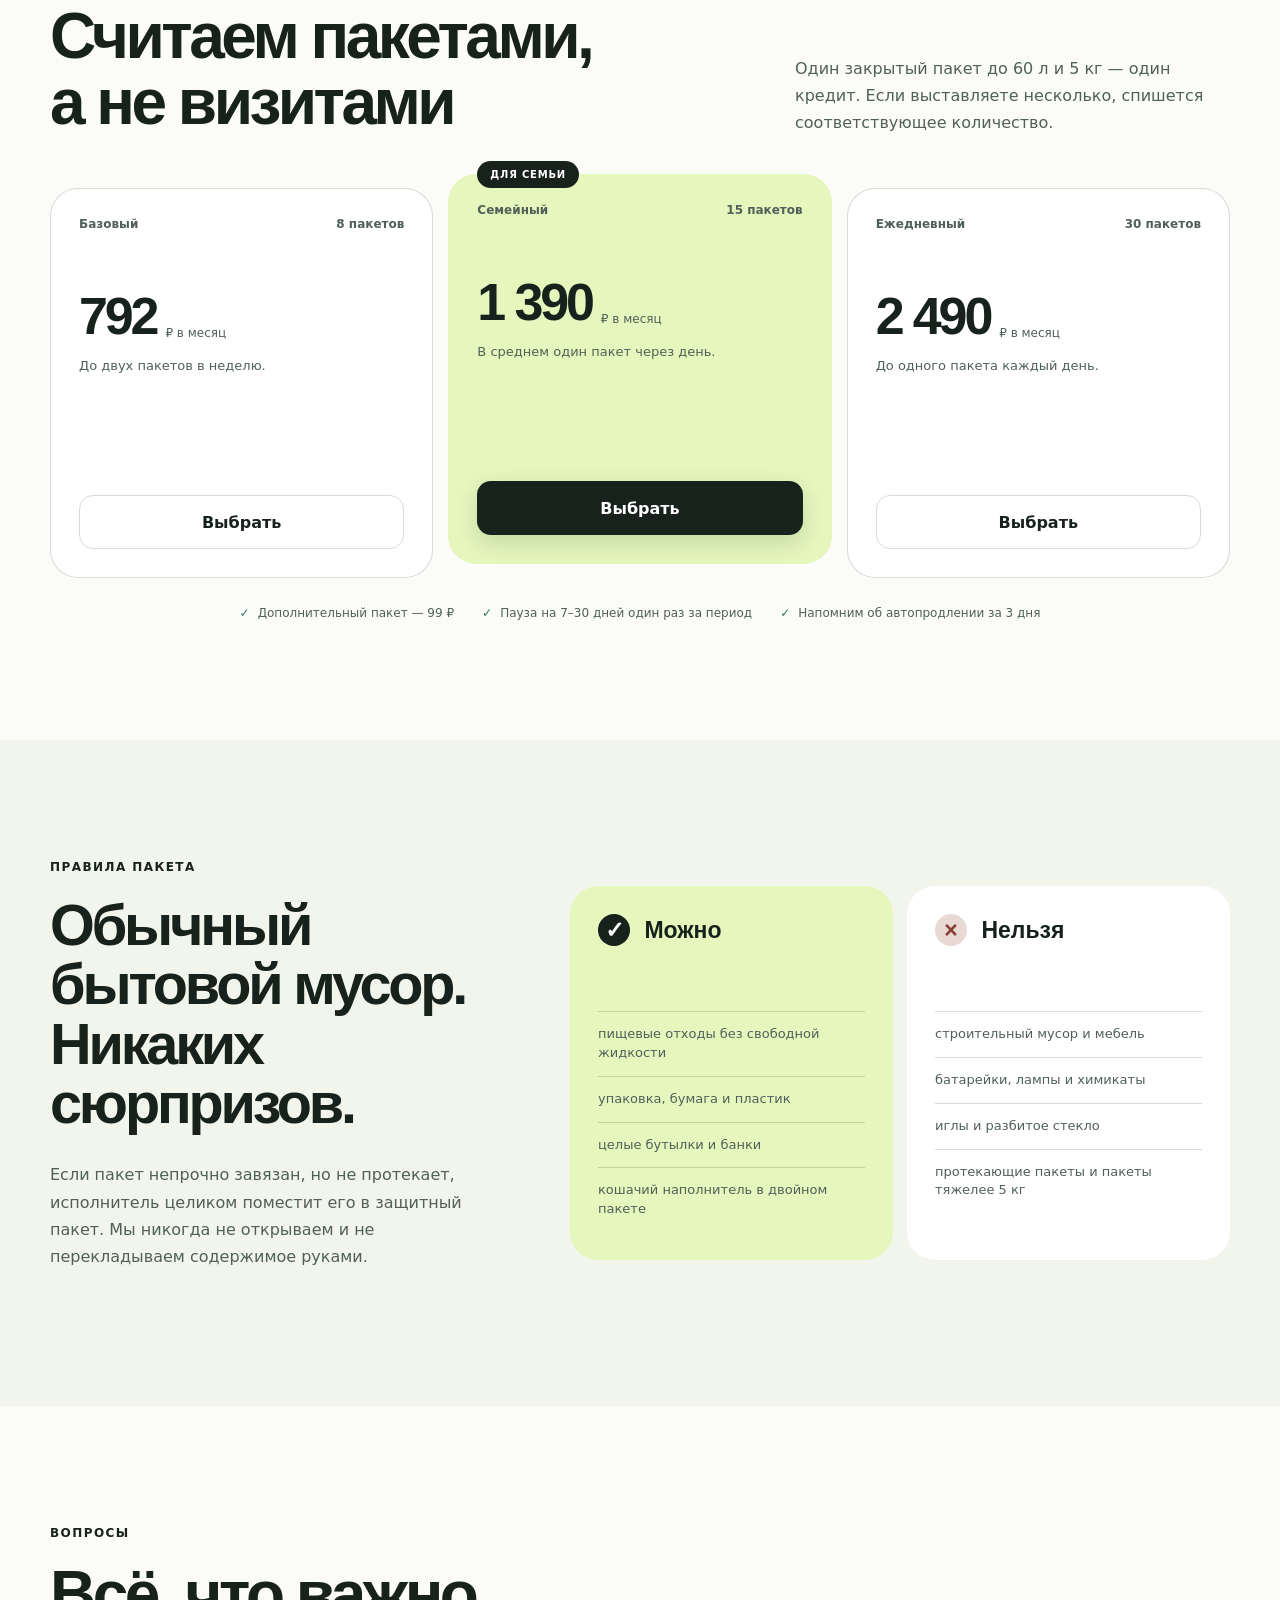
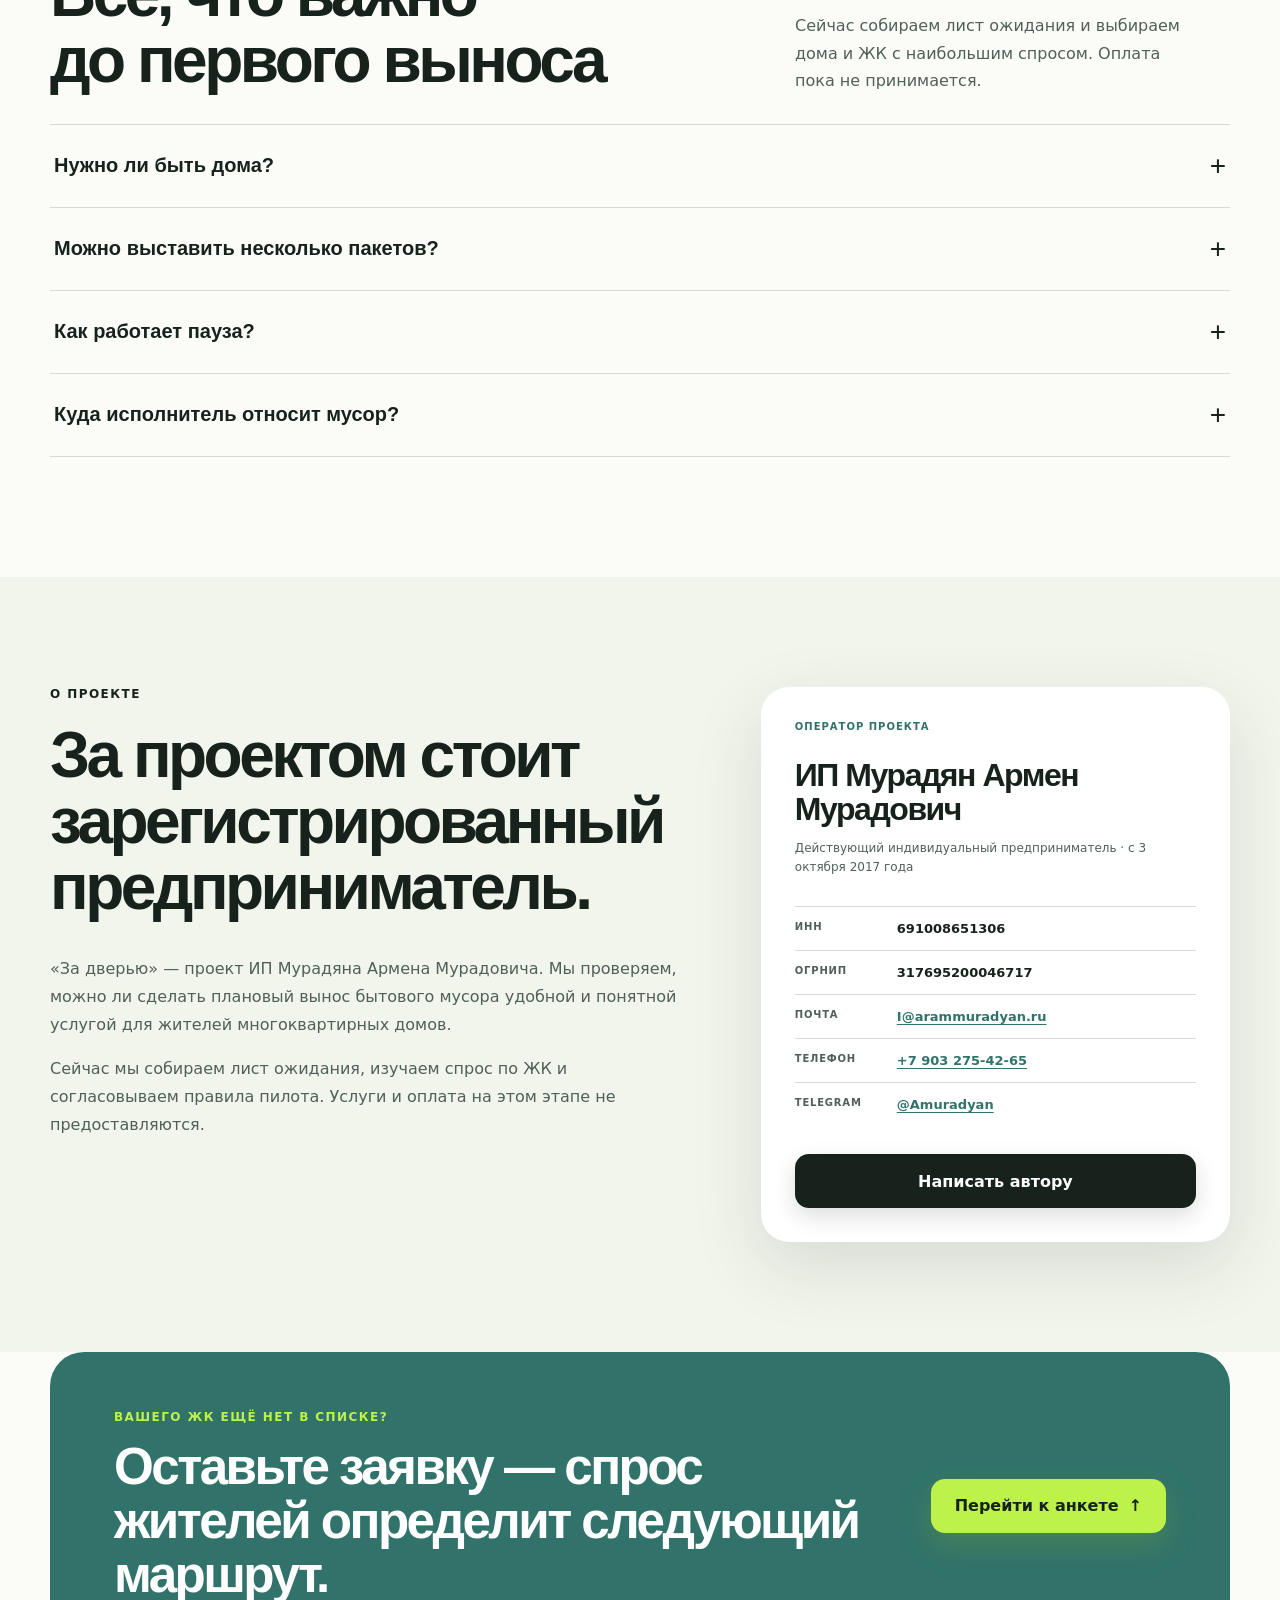
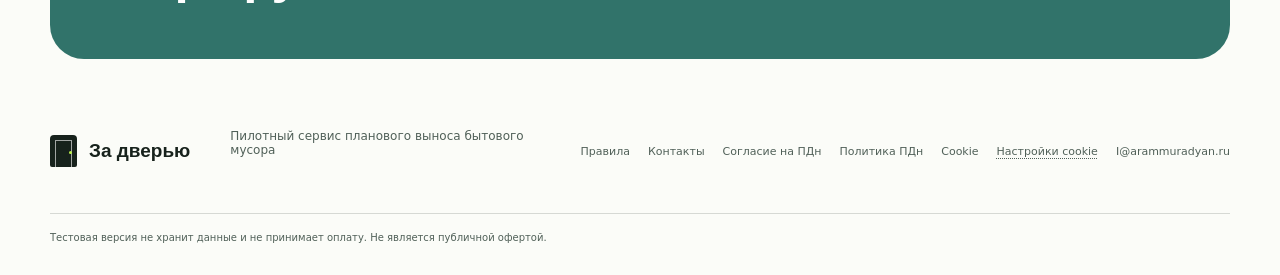
==== commit b1cbee73: "Use working Yandex application email" ====
--- a/index.html
+++ b/index.html
@@ -9,8 +9,8 @@
       content="За дверью — пилот сервиса планового выноса бытового мусора для жителей многоквартирных домов."
     />
     <title>За дверью — вынос мусора по расписанию</title>
-    <link rel="stylesheet" href="styles.css" />
-    <script src="cookie-consent.js" defer></script>
+    <link rel="stylesheet" href="styles.css?v=20260810-4" />
+    <script src="cookie-consent.js?v=20260810-4" defer></script>
   </head>
   <body>
     <div class="prototype-bar" id="environment-bar">
@@ -322,10 +322,6 @@
             <p>Да. Укажите количество до обхода. Каждый пакет до 60 л и 5 кг списывает один кредит.</p>
           </details>
           <details>
-            <summary>Что будет с 99 ₽, если запуск не состоится?<span>+</span></summary>
-            <p>Если маршрут в вашем доме или ЖК не запустится в течение 30 дней, резерв будет возвращён.</p>
-          </details>
-          <details>
             <summary>Как работает пауза?<span>+</span></summary>
             <p>Один раз за период подписку можно будет приостановить на 7–30 дней. Срок действия пакетов и дата следующего списания сдвинутся на срок паузы.</p>
           </details>
@@ -359,11 +355,11 @@
             <dl class="contact-list">
               <div><dt>ИНН</dt><dd>691008651306</dd></div>
               <div><dt>ОГРНИП</dt><dd>317695200046717</dd></div>
-              <div><dt>Почта</dt><dd><a href="mailto:I@arammuradian.ru">I@arammuradian.ru</a></dd></div>
+              <div><dt>Почта</dt><dd><a href="mailto:I@arammuradyan.ru">I@arammuradyan.ru</a></dd></div>
               <div><dt>Телефон</dt><dd><a href="tel:+79032754265">+7 903 275-42-65</a></dd></div>
               <div><dt>Telegram</dt><dd><a href="https://t.me/Amuradyan" target="_blank" rel="noopener noreferrer">@Amuradyan</a></dd></div>
             </dl>
-            <a class="button button--dark button--wide" href="mailto:I@arammuradian.ru">Написать автору</a>
+            <a class="button button--dark button--wide" href="mailto:I@arammuradyan.ru">Написать автору</a>
           </aside>
         </div>
       </section>
@@ -387,7 +383,7 @@
         <a href="privacy.html">Политика ПДн</a>
         <a href="cookies.html">Cookie</a>
         <button class="cookie-settings-link" type="button" data-cookie-settings>Настройки cookie</button>
-        <a href="mailto:I@arammuradian.ru">I@arammuradian.ru</a>
+        <a href="mailto:I@arammuradyan.ru">I@arammuradyan.ru</a>
       </div>
       <small id="footer-data-note">Тестовая версия не хранит данные и не принимает оплату. Не является публичной офертой.</small>
     </footer>
@@ -398,13 +394,13 @@
       <p class="kicker" id="dialog-kicker">Заявка готова</p>
       <h2 id="dialog-title">Отправьте заявку по почте</h2>
       <p id="dialog-summary"></p>
-      <p class="dialog-note" id="dialog-note">Откроется почтовое приложение с получателем I@arammuradian.ru и готовым текстом. Проверьте письмо и подтвердите отправку.</p>
+      <p class="dialog-note" id="dialog-note">Откроется почтовое приложение с получателем I@arammuradyan.ru и готовым текстом. Проверьте письмо и подтвердите отправку.</p>
       <p class="share-status" id="share-status" role="status" aria-live="polite"></p>
       <a class="button button--dark button--wide" id="share-application" href="#">Отправить по почте</a>
       <button class="button button--outline button--wide dialog-copy" id="copy-application" type="button">Скопировать заявку</button>
       <button class="dialog-done" type="button">Закрыть</button>
     </dialog>
 
-    <script src="script.js"></script>
+    <script src="script.js?v=20260810-5"></script>
   </body>
 </html>
--- a/styles.css
+++ b/styles.css
@@ -260,7 +260,7 @@
 .check-row a:hover { text-decoration-thickness: 2px; }
 .form-error { min-height: 18px; margin: -8px 0 5px; color: #9d2f28; font-size: 10px; }
 .form-note { margin: 10px 0 0; color: var(--ink-soft); text-align: center; font-size: 9px; }
-.form-trap { position: absolute !important; width: 1px; height: 1px; margin: -1px !important; overflow: hidden; clip: rect(0 0 0 0); white-space: nowrap; }
+.form-trap { display: none !important; }
 
 .about-section { padding-block: 110px; }
 .about-grid { display: grid; grid-template-columns: minmax(0, 1.15fr) minmax(360px, .85fr); align-items: start; gap: 76px; }
@@ -301,9 +301,6 @@
 .legal-document li + li { margin-top: 7px; }
 .legal-document a { color: var(--teal); text-decoration: underline; text-underline-offset: 3px; }
 .legal-meta { margin-bottom: 28px; color: var(--ink-soft); font-size: 13px; }
-.legal-warning { margin: 26px 0; padding: 18px 20px; border: 1px solid #c99736; border-radius: 14px; background: #fff6db; color: #5a4315 !important; font-weight: 700; }
-.legal-placeholder { padding: 2px 6px; border-radius: 5px; background: #fff0ef; color: #9d2f28; font-weight: 800; }
-.legal-summary { margin: 26px 0; padding: 22px; border-left: 4px solid var(--mint); border-radius: 0 12px 12px 0; background: var(--cream); }
 .legal-document table { width: 100%; border-collapse: collapse; margin: 18px 0 28px; font-size: 14px; }
 .legal-document th, .legal-document td { padding: 12px; border: 1px solid var(--line); vertical-align: top; text-align: left; line-height: 1.55; }
 .legal-document th { background: var(--cream); }
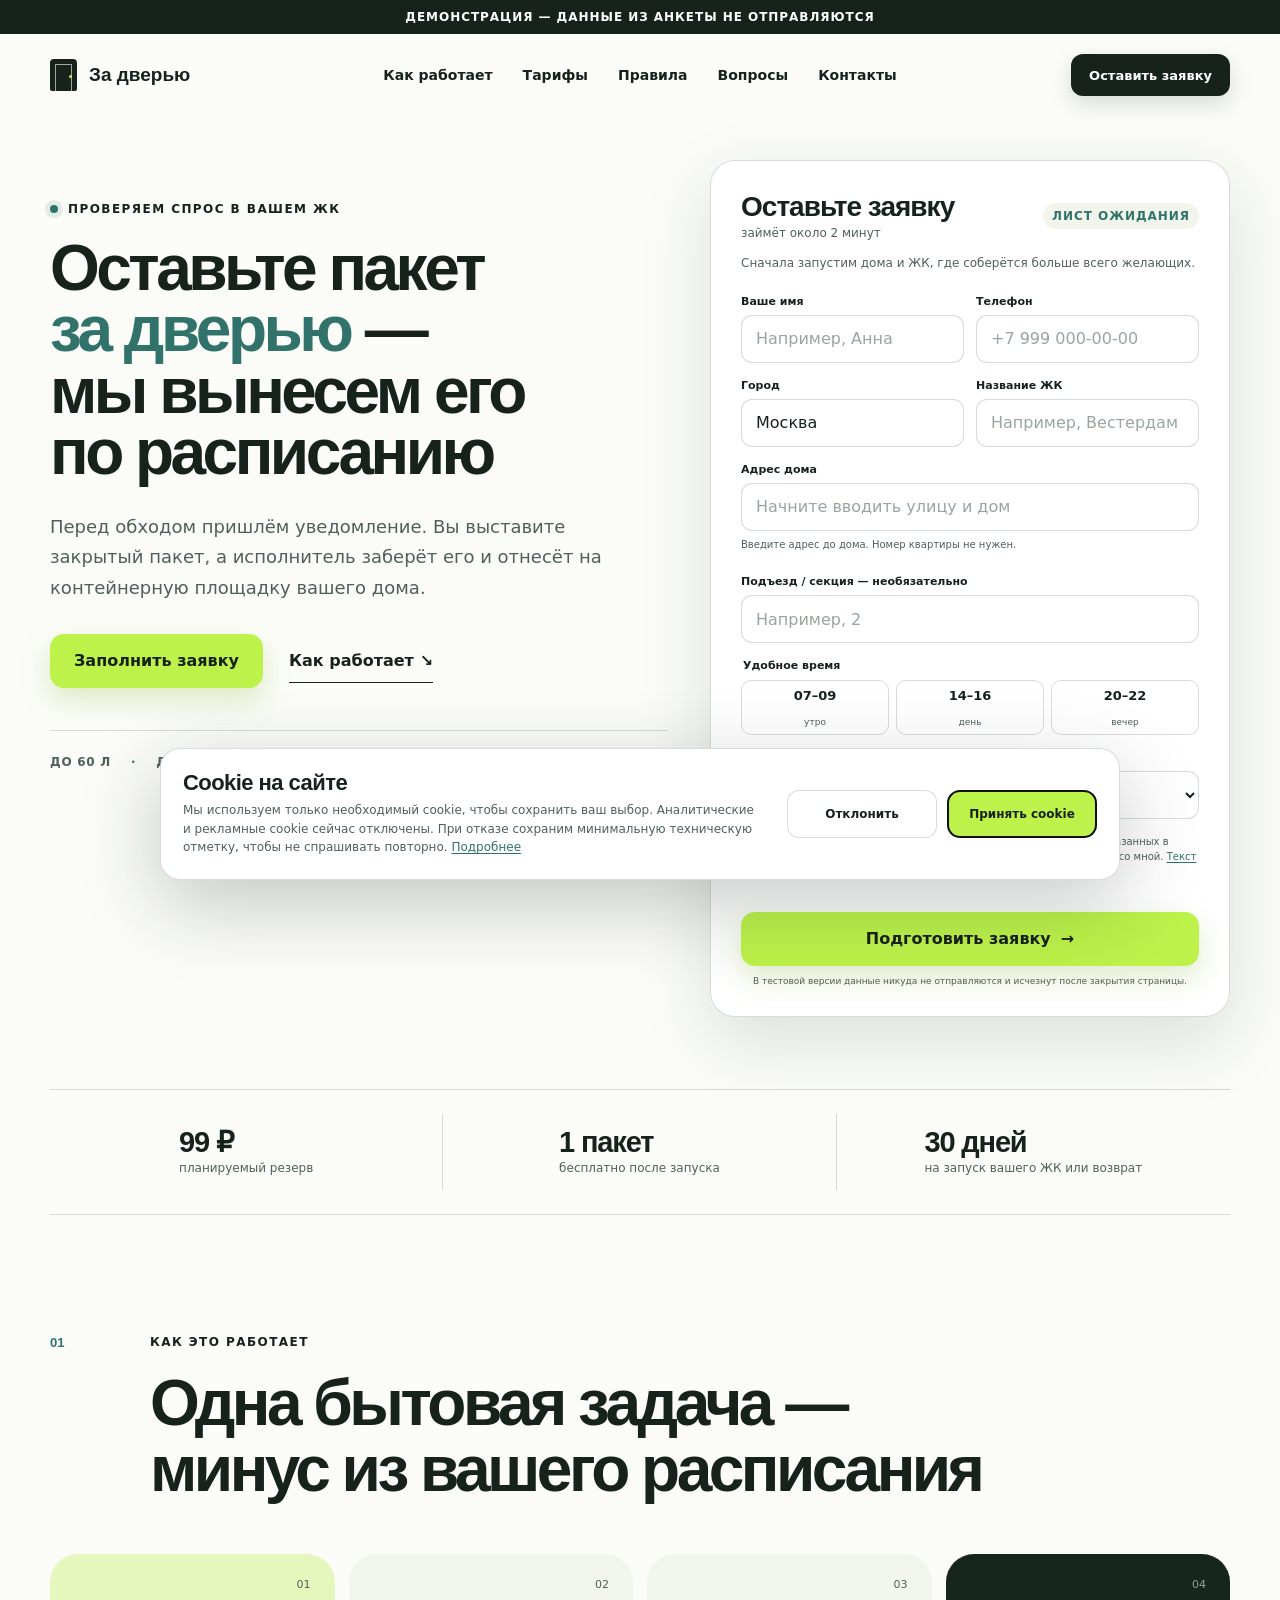
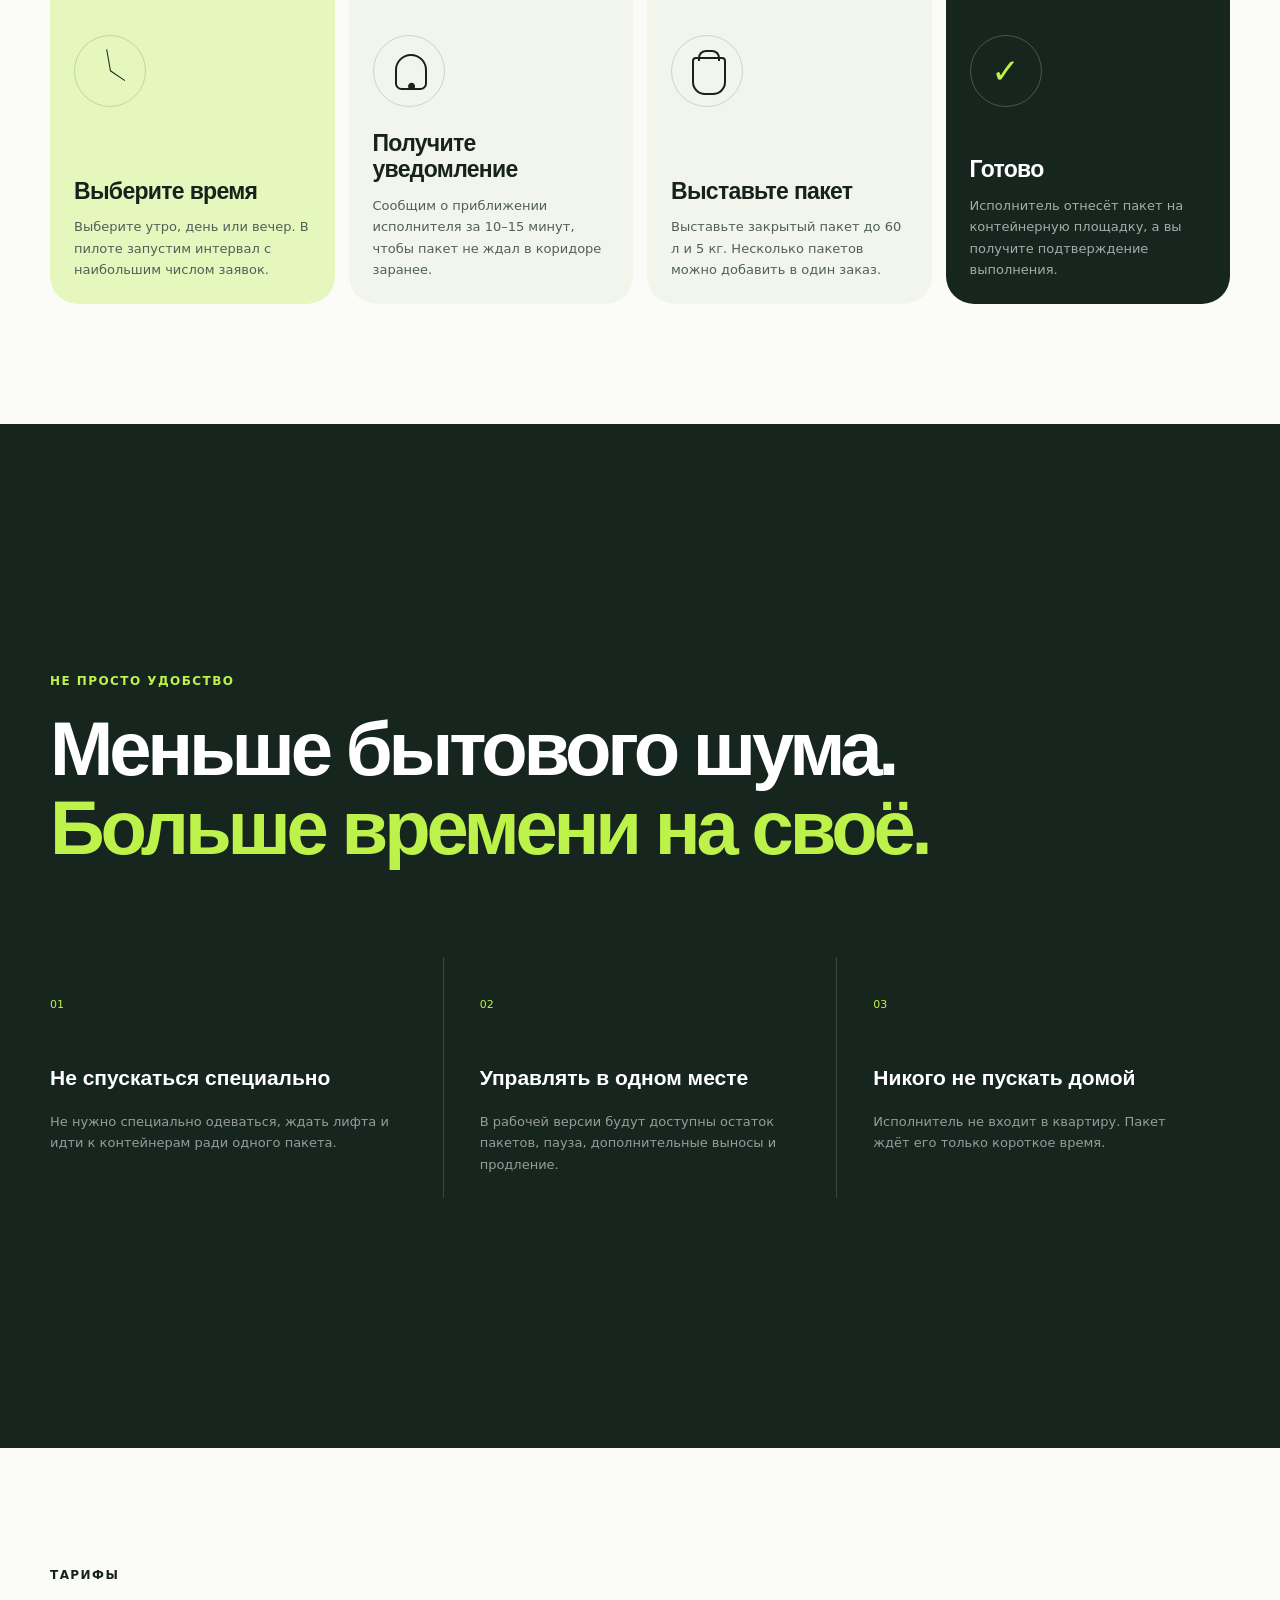
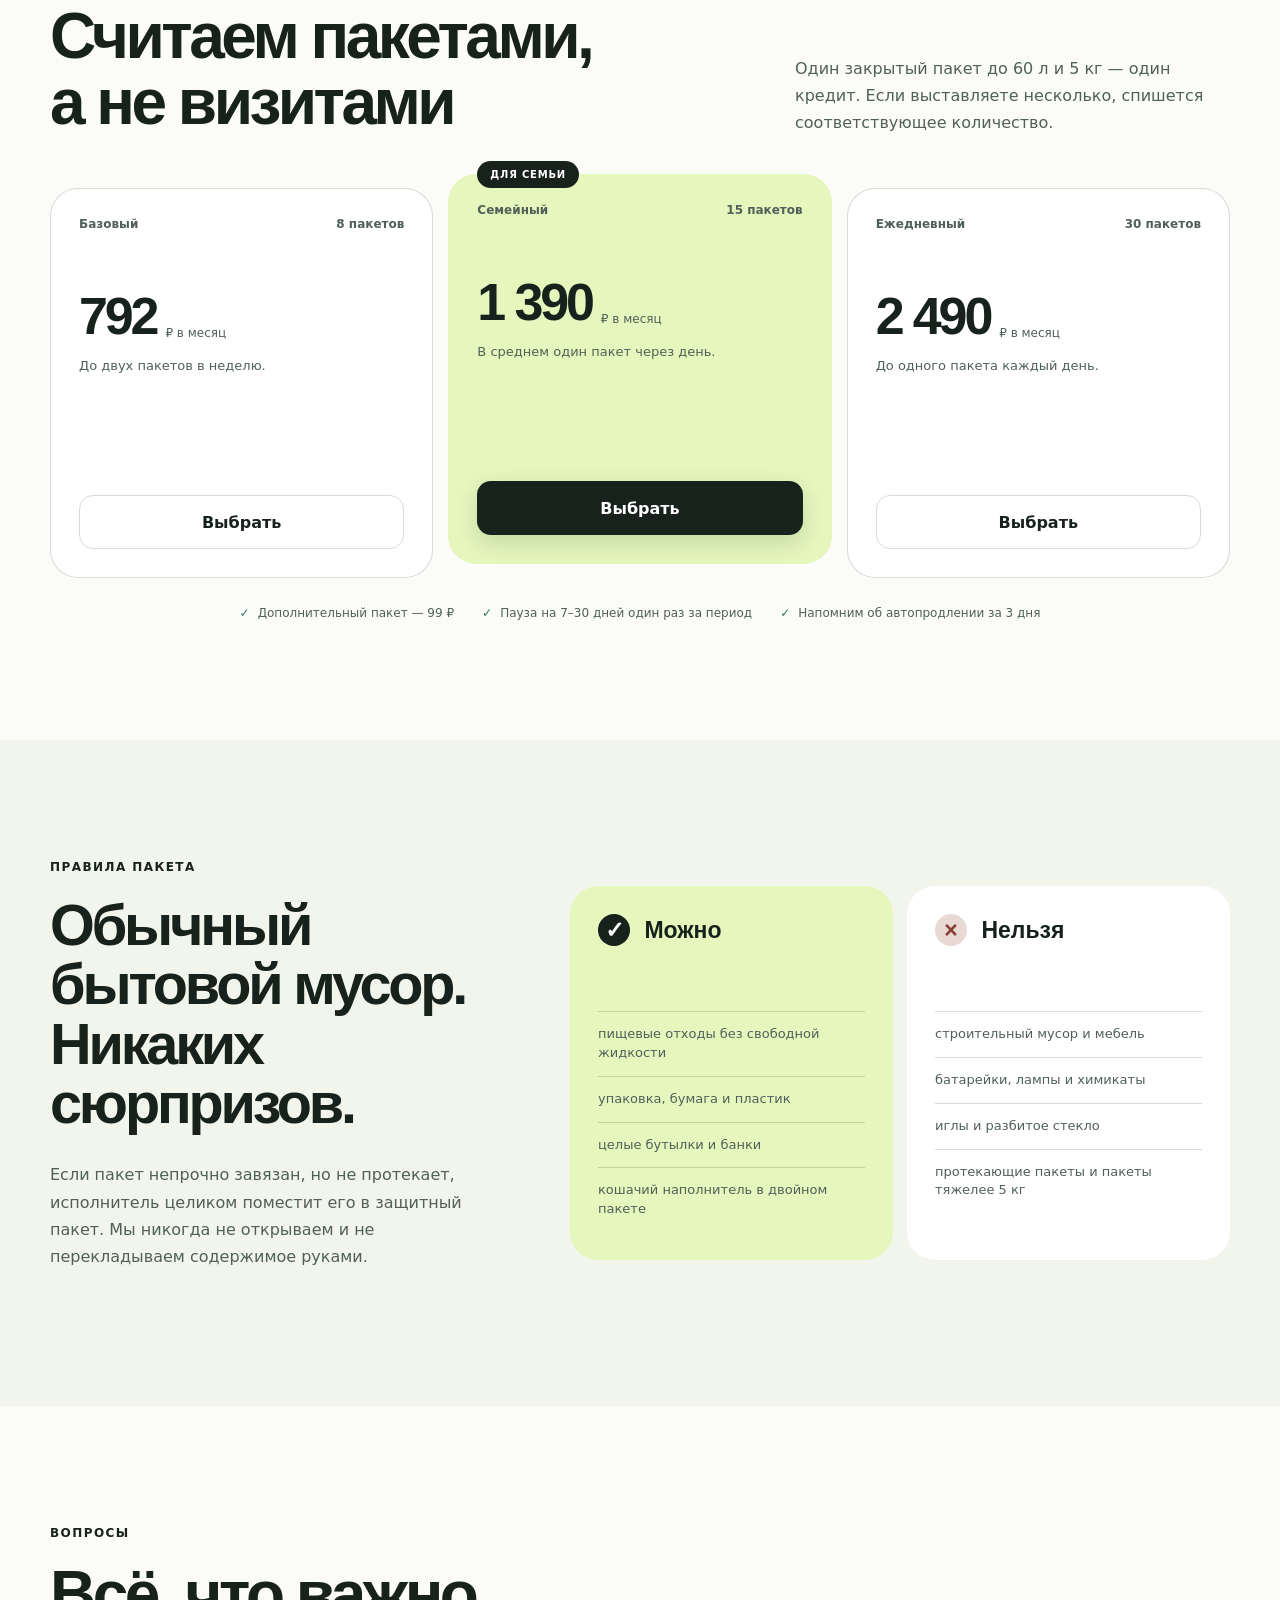
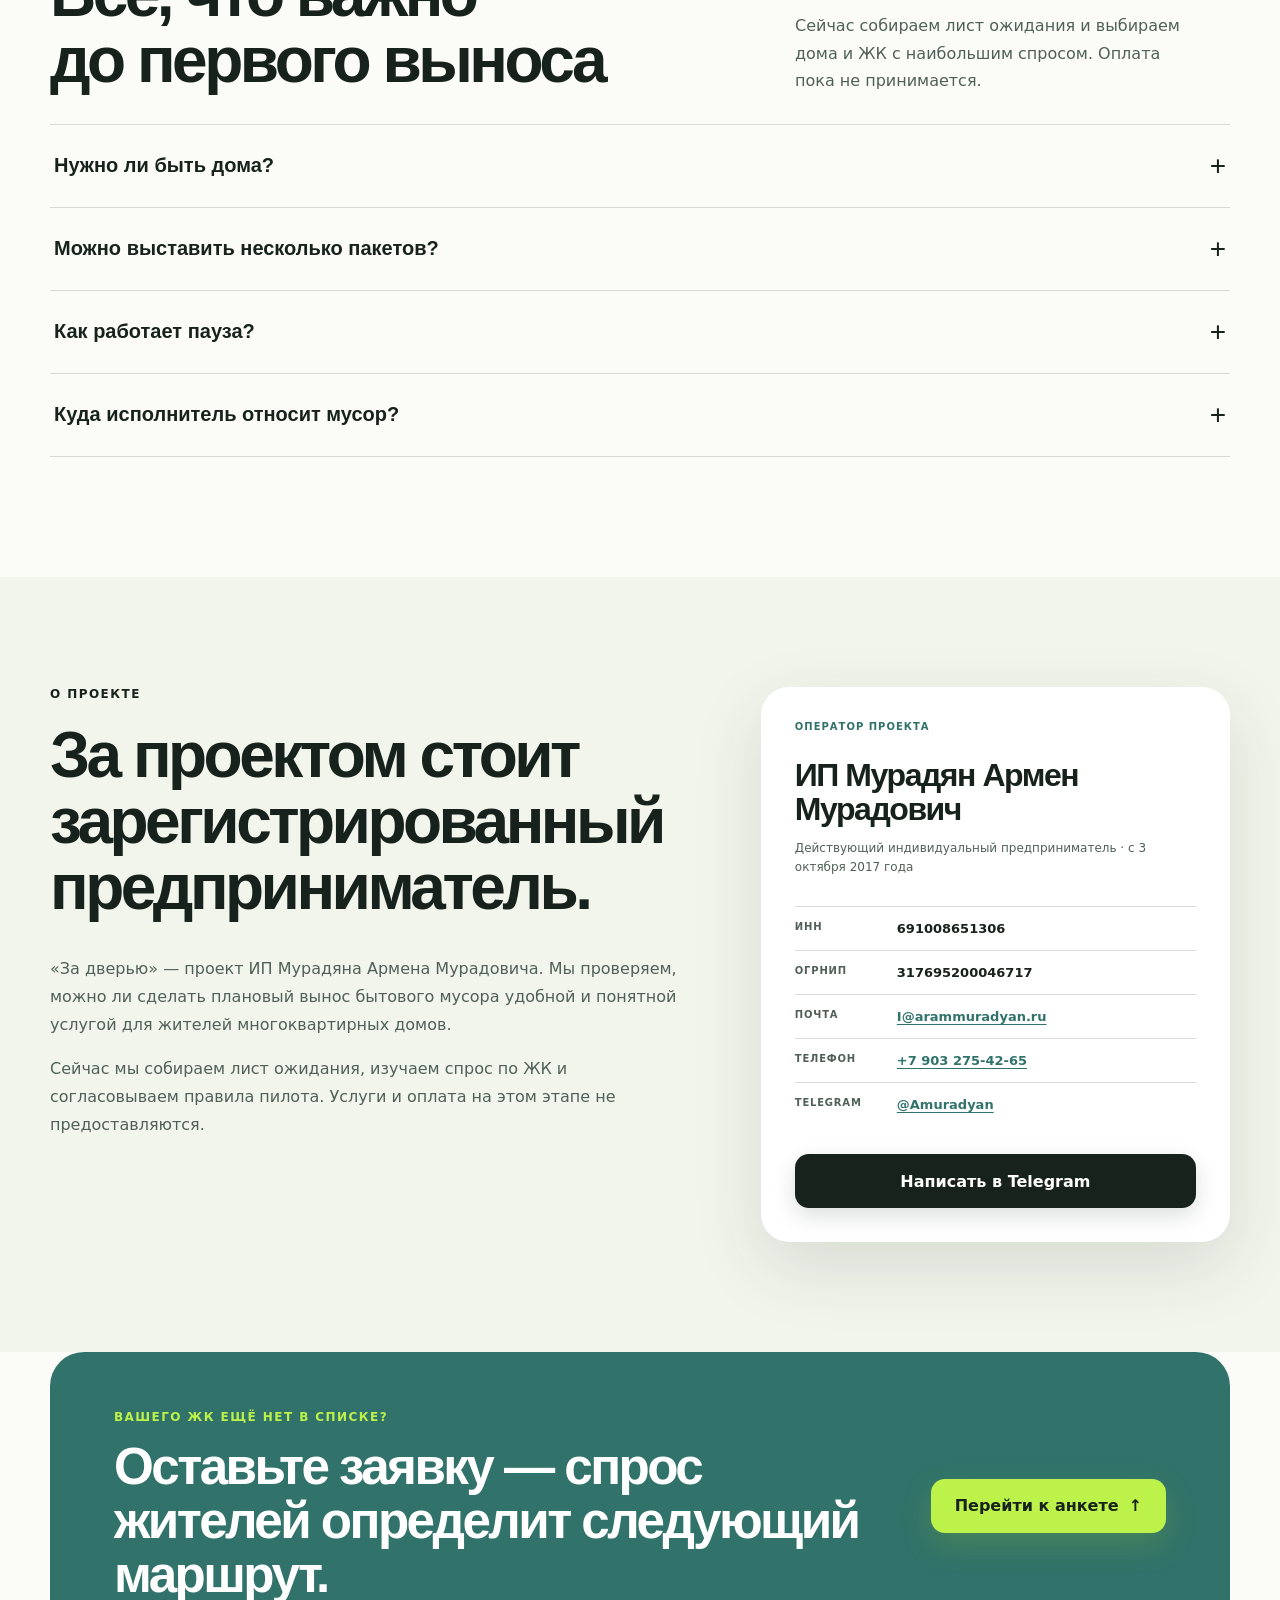
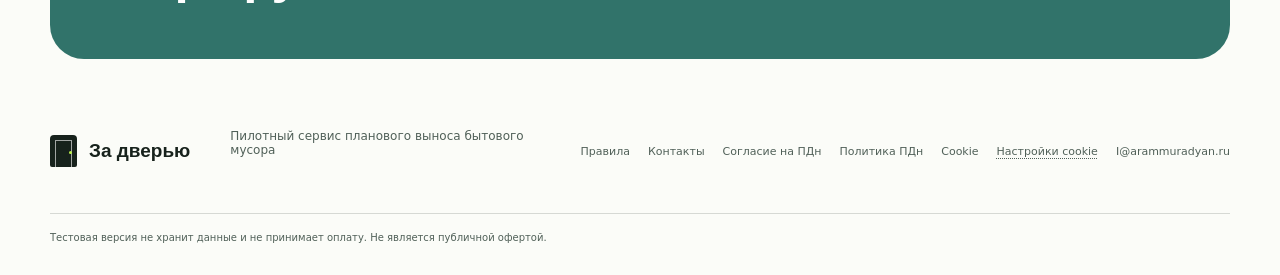
==== commit 17d4dcb5: "Open author contact in Telegram" ====
--- a/index.html
+++ b/index.html
@@ -359,7 +359,7 @@
               <div><dt>Телефон</dt><dd><a href="tel:+79032754265">+7 903 275-42-65</a></dd></div>
               <div><dt>Telegram</dt><dd><a href="https://t.me/Amuradyan" target="_blank" rel="noopener noreferrer">@Amuradyan</a></dd></div>
             </dl>
-            <a class="button button--dark button--wide" href="mailto:I@arammuradyan.ru">Написать автору</a>
+            <a class="button button--dark button--wide" href="https://t.me/Amuradyan" target="_blank" rel="noopener noreferrer">Написать в Telegram</a>
           </aside>
         </div>
       </section>
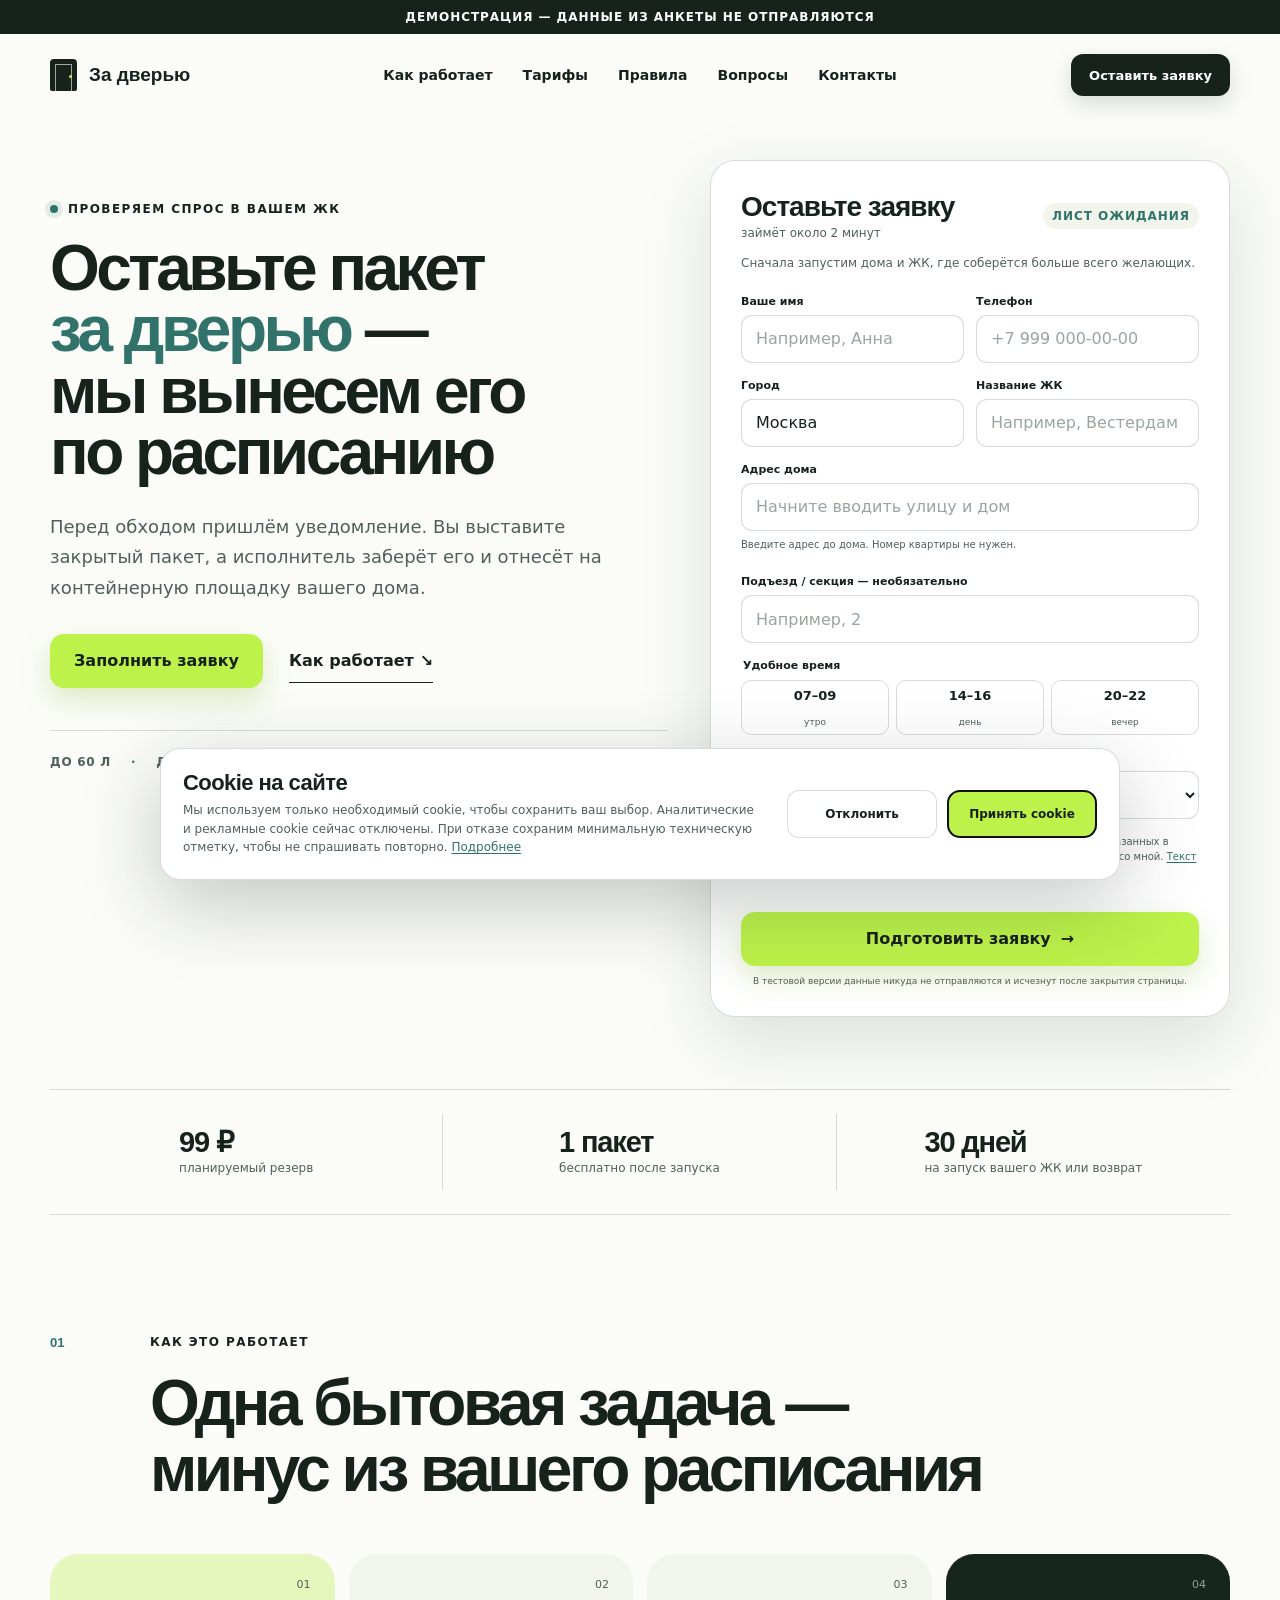
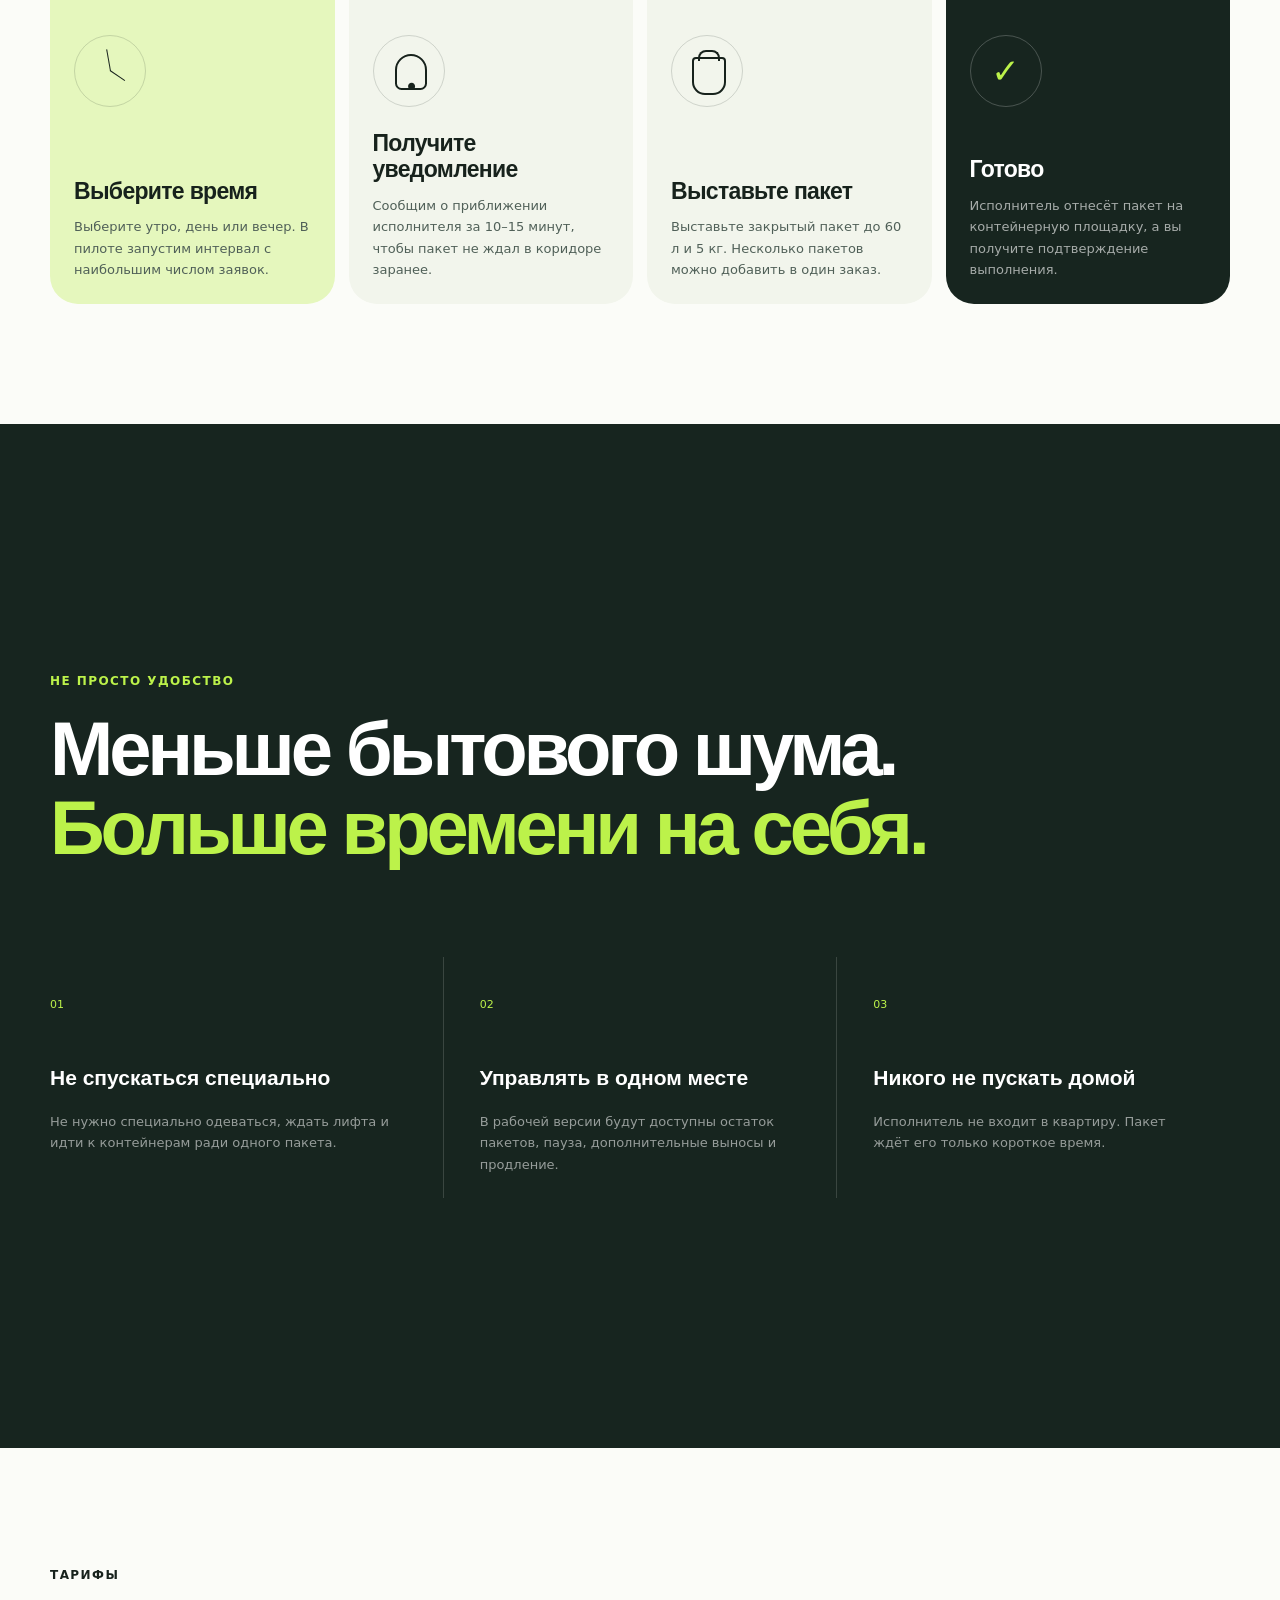
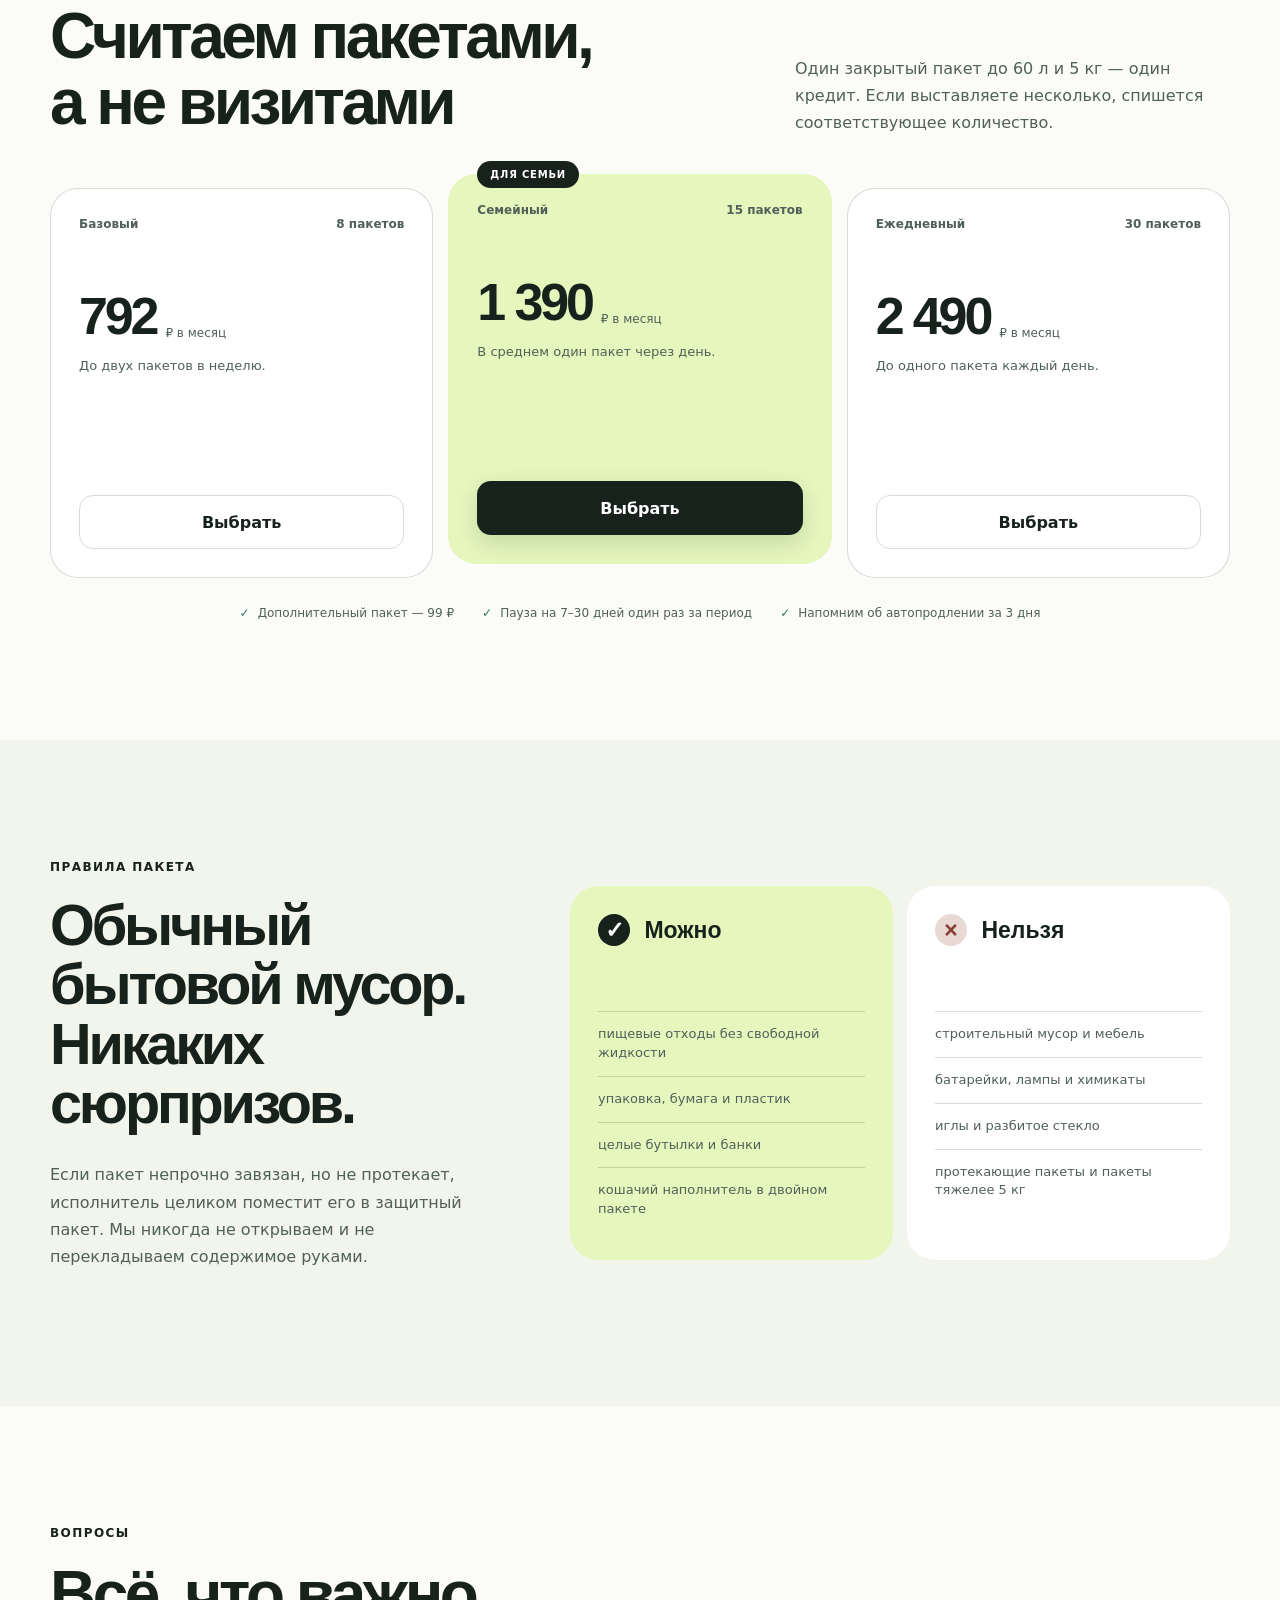
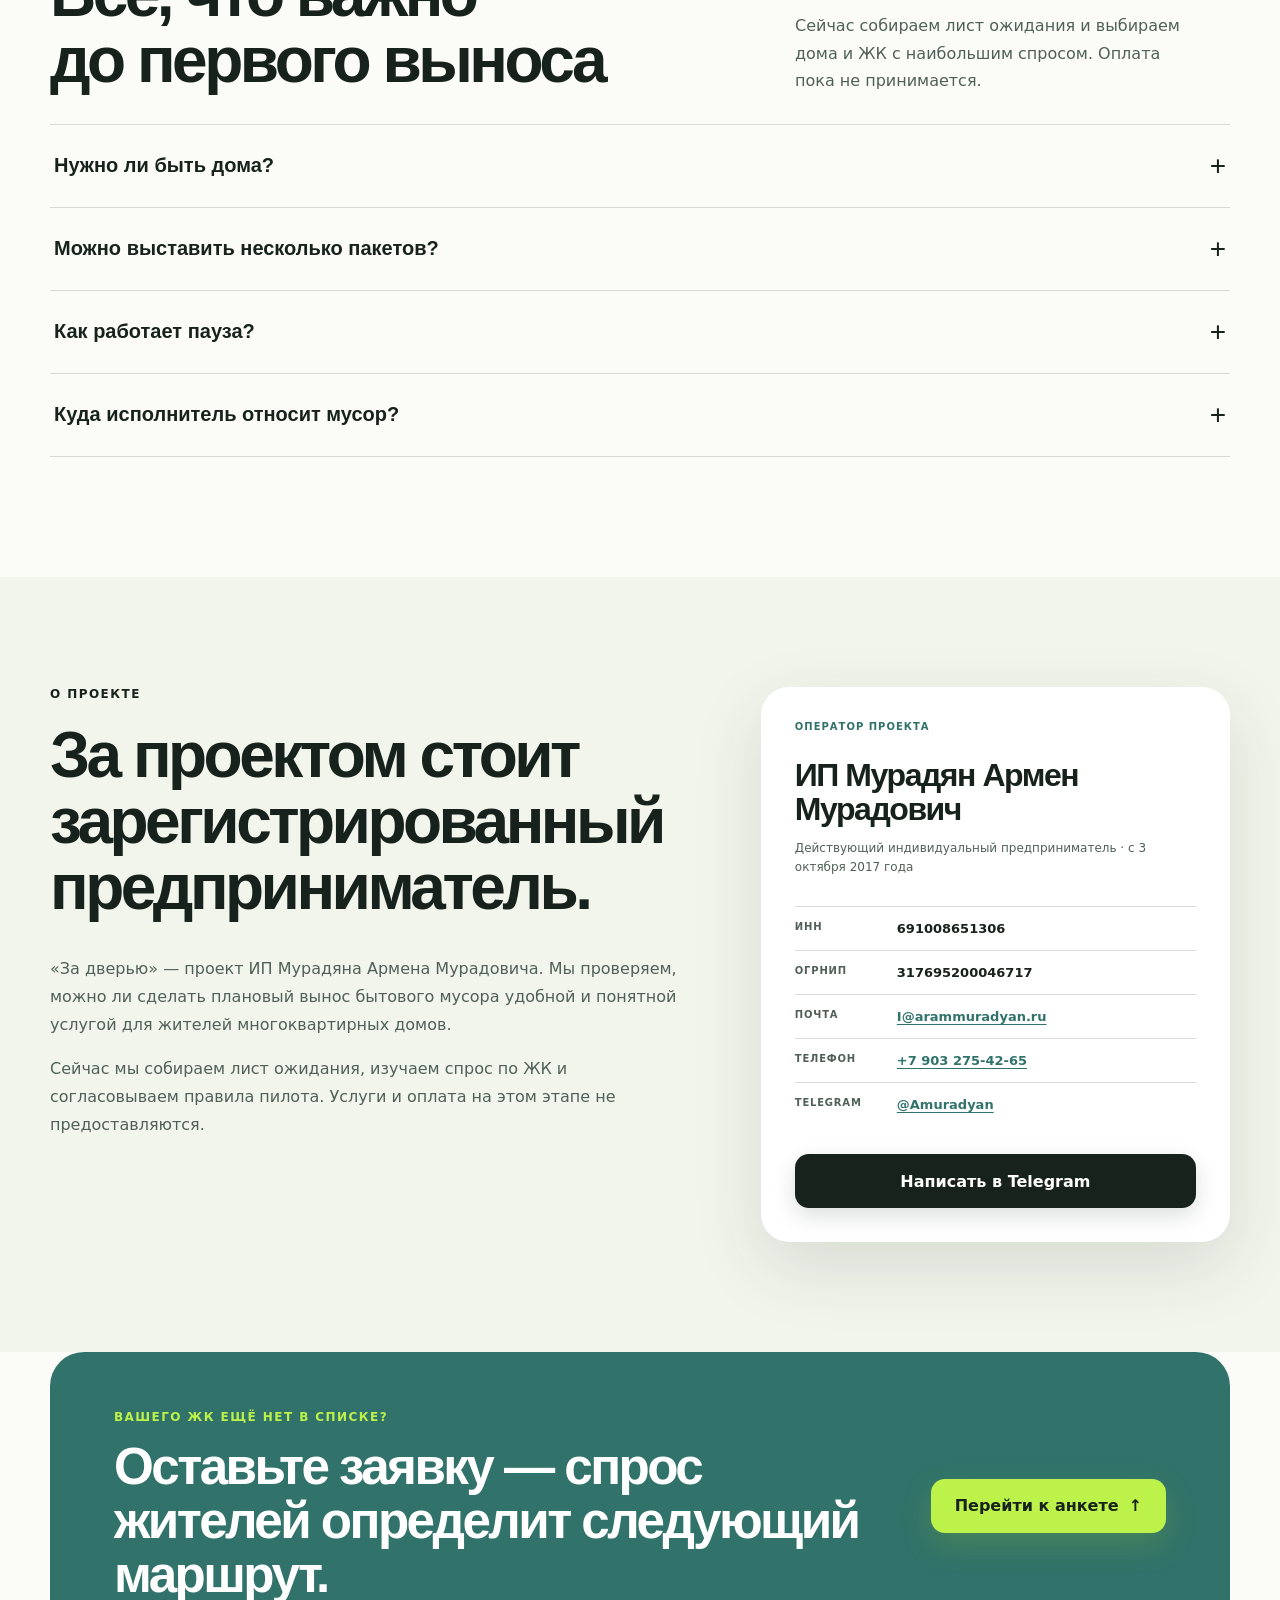
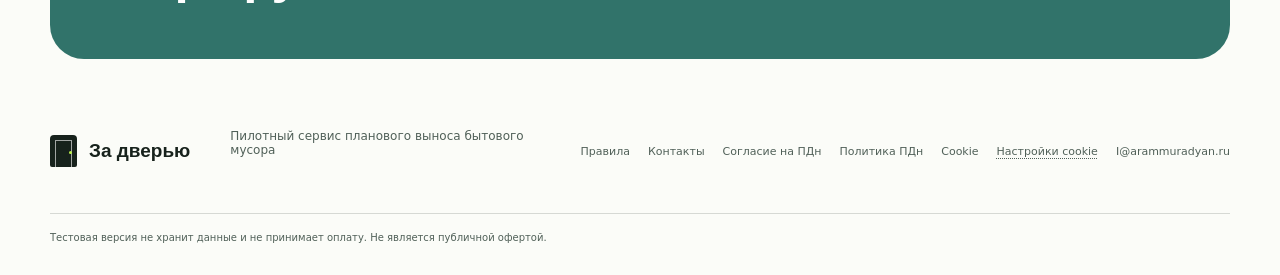
==== commit 074ae6b6: "Refine lifestyle headline" ====
--- a/index.html
+++ b/index.html
@@ -206,7 +206,7 @@
         <div class="section-shell lifestyle">
           <div class="lifestyle__statement">
             <p class="kicker kicker--light">Не просто удобство</p>
-            <h2>Меньше бытового шума.<br /><em>Больше времени на своё.</em></h2>
+            <h2>Меньше бытового шума.<br /><em>Больше времени на себя.</em></h2>
           </div>
           <div class="lifestyle__cards">
             <article>
